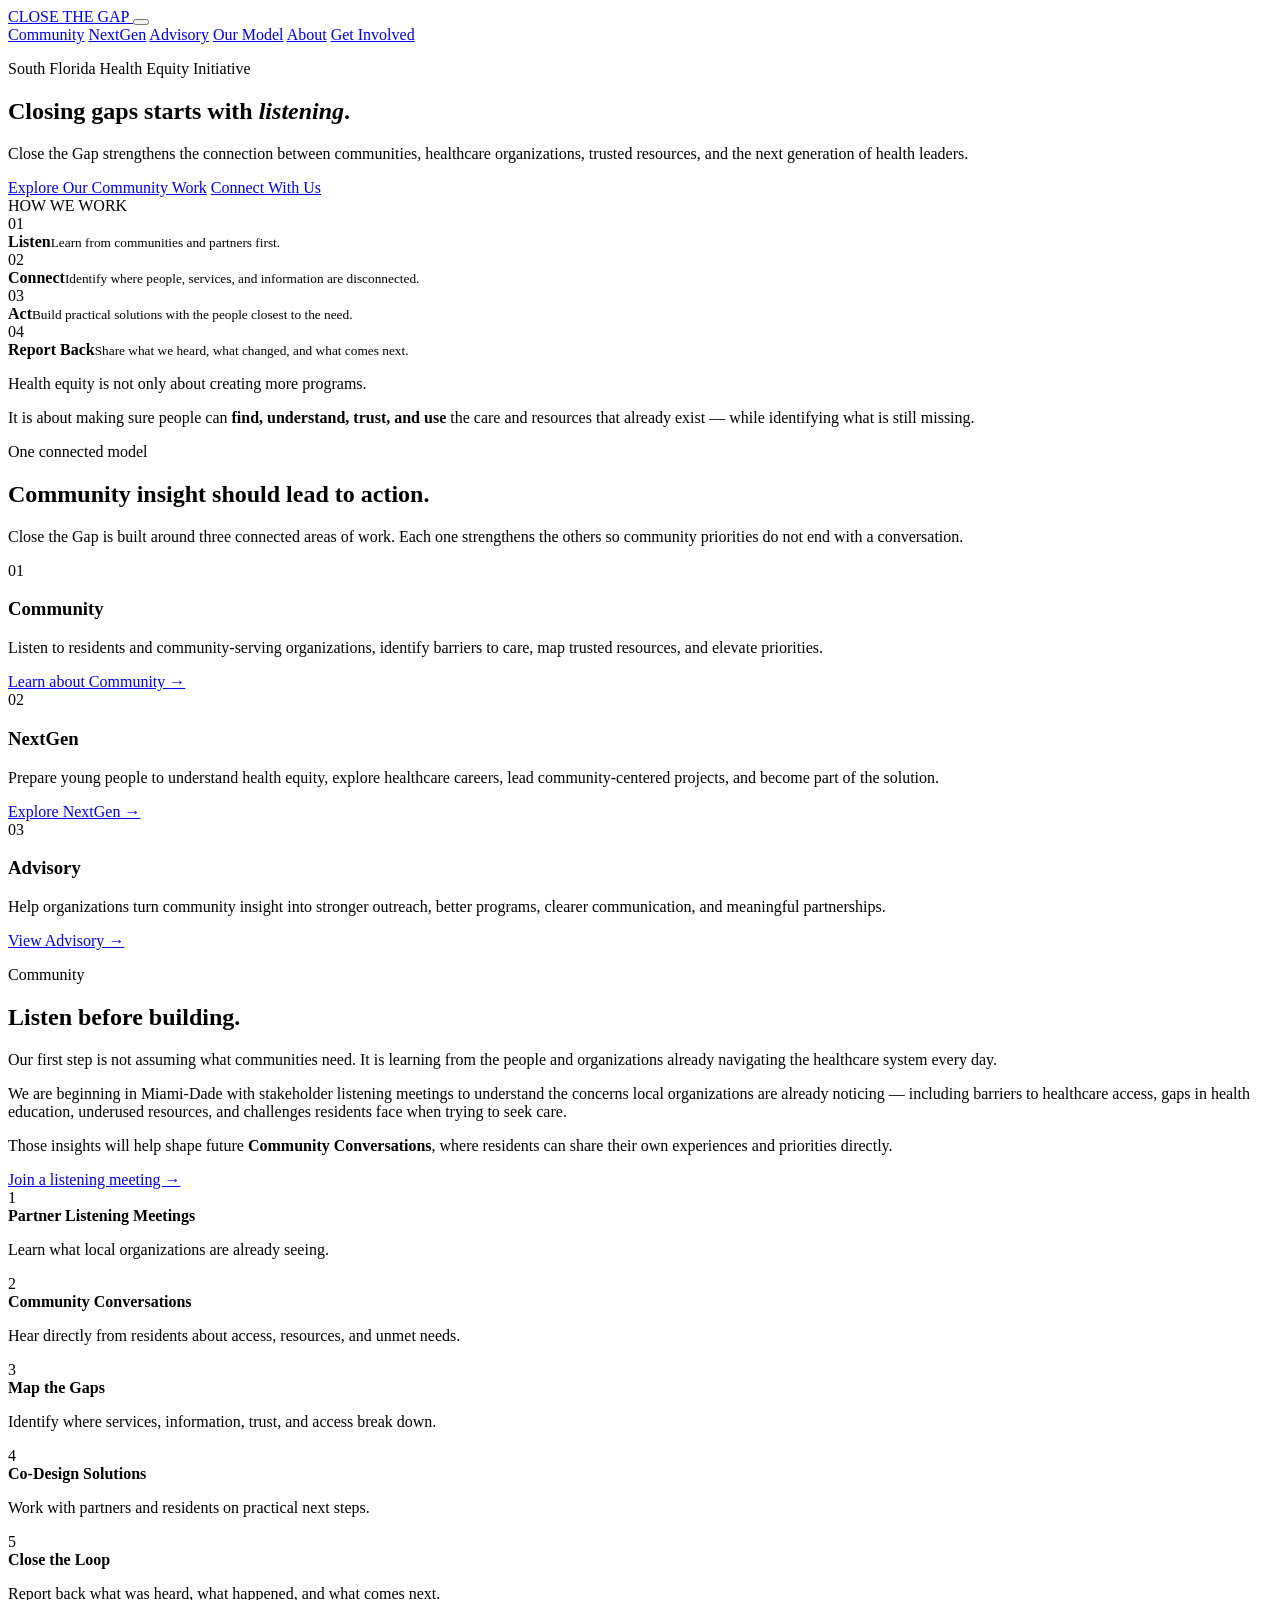
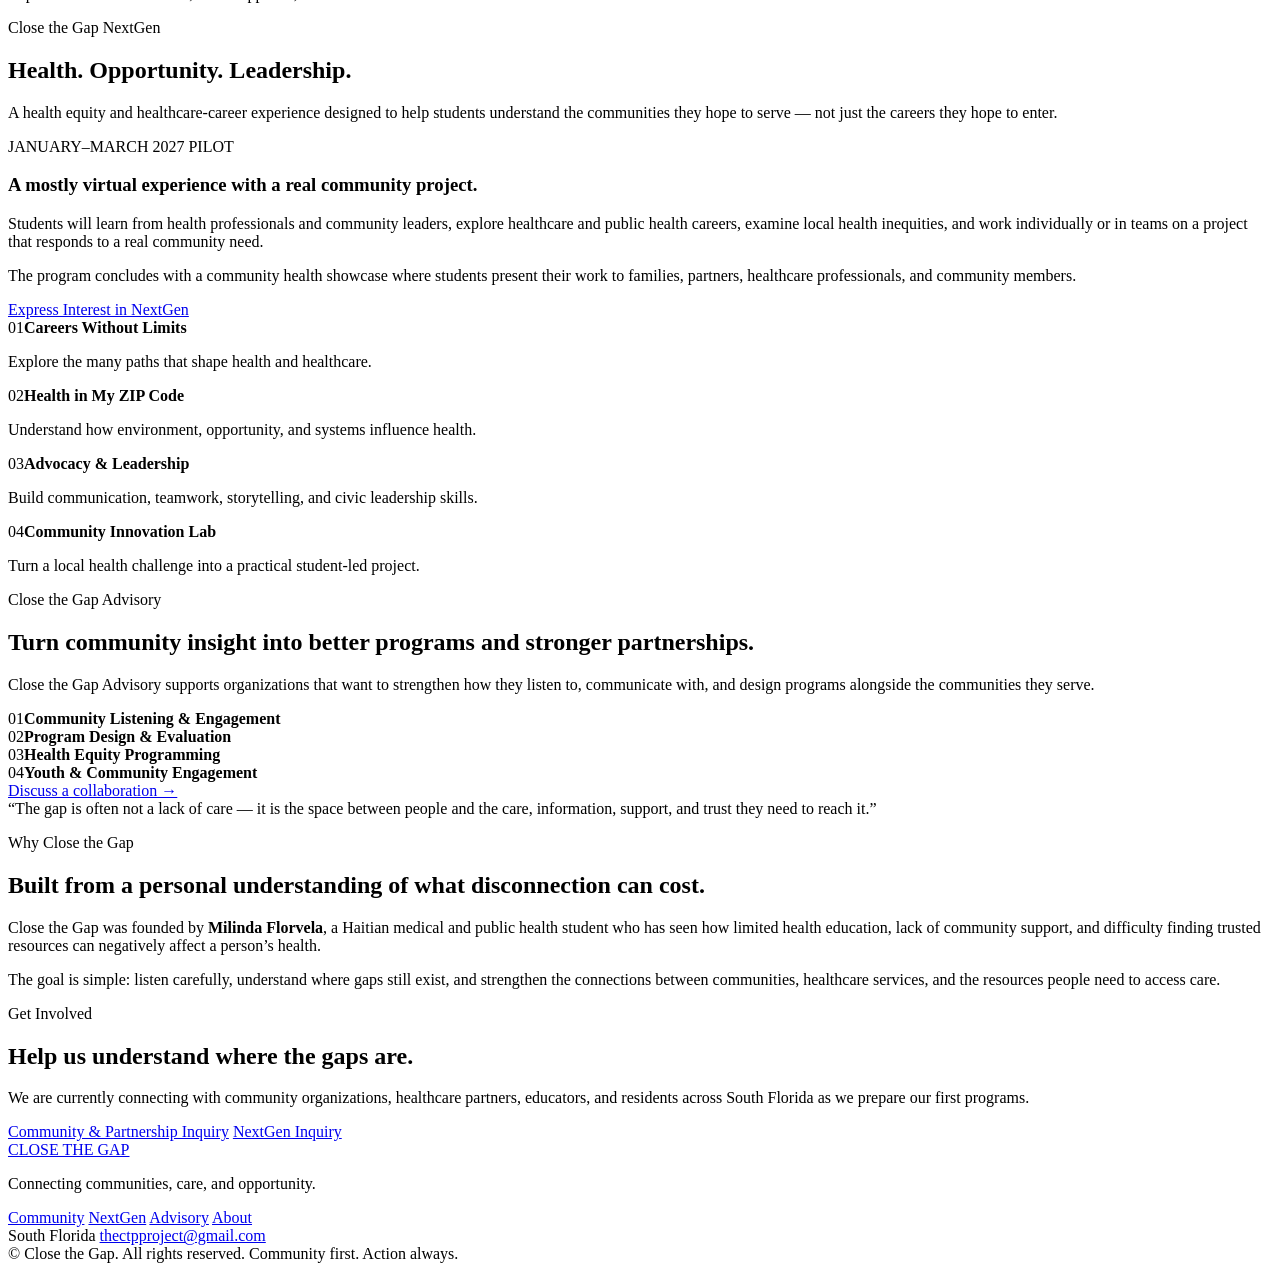
==== index.html @ bbf2ab82 "Build initial Close the Gap homepage" ====
<!DOCTYPE html>
<html lang="en">
<head>
  <meta charset="UTF-8" />
  <meta name="viewport" content="width=device-width, initial-scale=1.0" />
  <meta name="description" content="Close the Gap is a South Florida health equity initiative connecting communities, healthcare organizations, resources, and the next generation of health leaders." />
  <title>Close the Gap | Community. NextGen. Advisory.</title>
  <link rel="preconnect" href="https://fonts.googleapis.com">
  <link rel="preconnect" href="https://fonts.gstatic.com" crossorigin>
  <link href="https://fonts.googleapis.com/css2?family=DM+Sans:wght@400;500;600;700&family=Libre+Franklin:wght@600;700;800&display=swap" rel="stylesheet">
  <link rel="stylesheet" href="styles.css" />
</head>
<body>
  <header class="site-header">
    <div class="container nav-wrap">
      <a class="brand" href="#top" aria-label="Close the Gap home">
        <span class="brand-mark" aria-hidden="true"><span></span></span>
        <span class="brand-text">CLOSE THE GAP</span>
      </a>

      <button class="menu-toggle" aria-expanded="false" aria-controls="main-nav" aria-label="Open menu">
        <span></span><span></span><span></span>
      </button>

      <nav id="main-nav" class="main-nav" aria-label="Main navigation">
        <a href="#community">Community</a>
        <a href="#nextgen">NextGen</a>
        <a href="#advisory">Advisory</a>
        <a href="#model">Our Model</a>
        <a href="#about">About</a>
        <a class="nav-cta" href="#get-involved">Get Involved</a>
      </nav>
    </div>
  </header>

  <main id="top">
    <section class="hero">
      <div class="container hero-grid">
        <div class="hero-copy">
          <p class="eyebrow">South Florida Health Equity Initiative</p>
          <h1>Closing gaps starts with <em>listening</em>.</h1>
          <p class="hero-lead">Close the Gap strengthens the connection between communities, healthcare organizations, trusted resources, and the next generation of health leaders.</p>
          <div class="hero-actions">
            <a class="btn btn-primary" href="#community">Explore Our Community Work</a>
            <a class="btn btn-secondary" href="#get-involved">Connect With Us</a>
          </div>
        </div>

        <div class="hero-card" aria-label="Close the Gap model summary">
          <div class="hero-card-top">
            <span class="mini-label">HOW WE WORK</span>
            <span class="accent-line"></span>
          </div>
          <div class="hero-step"><span>01</span><div><strong>Listen</strong><small>Learn from communities and partners first.</small></div></div>
          <div class="hero-step"><span>02</span><div><strong>Connect</strong><small>Identify where people, services, and information are disconnected.</small></div></div>
          <div class="hero-step"><span>03</span><div><strong>Act</strong><small>Build practical solutions with the people closest to the need.</small></div></div>
          <div class="hero-step"><span>04</span><div><strong>Report Back</strong><small>Share what we heard, what changed, and what comes next.</small></div></div>
        </div>
      </div>
    </section>

    <section class="intro-strip">
      <div class="container intro-grid">
        <p>Health equity is not only about creating more programs.</p>
        <p class="intro-statement">It is about making sure people can <strong>find, understand, trust, and use</strong> the care and resources that already exist — while identifying what is still missing.</p>
      </div>
    </section>

    <section id="model" class="section model-section">
      <div class="container">
        <div class="section-heading split-heading">
          <div>
            <p class="eyebrow">One connected model</p>
            <h2>Community insight should lead to action.</h2>
          </div>
          <p>Close the Gap is built around three connected areas of work. Each one strengthens the others so community priorities do not end with a conversation.</p>
        </div>

        <div class="three-cards">
          <article class="pillar-card burgundy-card">
            <span class="pillar-number">01</span>
            <h3>Community</h3>
            <p>Listen to residents and community-serving organizations, identify barriers to care, map trusted resources, and elevate priorities.</p>
            <a href="#community">Learn about Community <span>→</span></a>
          </article>

          <article class="pillar-card cream-card">
            <span class="pillar-number">02</span>
            <h3>NextGen</h3>
            <p>Prepare young people to understand health equity, explore healthcare careers, lead community-centered projects, and become part of the solution.</p>
            <a href="#nextgen">Explore NextGen <span>→</span></a>
          </article>

          <article class="pillar-card dark-card">
            <span class="pillar-number">03</span>
            <h3>Advisory</h3>
            <p>Help organizations turn community insight into stronger outreach, better programs, clearer communication, and meaningful partnerships.</p>
            <a href="#advisory">View Advisory <span>→</span></a>
          </article>
        </div>
      </div>
    </section>

    <section id="community" class="section community-section">
      <div class="container community-grid">
        <div class="community-copy">
          <p class="eyebrow light">Community</p>
          <h2>Listen before building.</h2>
          <p class="section-lead light-copy">Our first step is not assuming what communities need. It is learning from the people and organizations already navigating the healthcare system every day.</p>
          <p>We are beginning in Miami-Dade with stakeholder listening meetings to understand the concerns local organizations are already noticing — including barriers to healthcare access, gaps in health education, underused resources, and challenges residents face when trying to seek care.</p>
          <p>Those insights will help shape future <strong>Community Conversations</strong>, where residents can share their own experiences and priorities directly.</p>
          <a class="text-link light-link" href="#get-involved">Join a listening meeting →</a>
        </div>

        <div class="community-process">
          <div class="process-item"><span>1</span><div><strong>Partner Listening Meetings</strong><p>Learn what local organizations are already seeing.</p></div></div>
          <div class="process-item"><span>2</span><div><strong>Community Conversations</strong><p>Hear directly from residents about access, resources, and unmet needs.</p></div></div>
          <div class="process-item"><span>3</span><div><strong>Map the Gaps</strong><p>Identify where services, information, trust, and access break down.</p></div></div>
          <div class="process-item"><span>4</span><div><strong>Co-Design Solutions</strong><p>Work with partners and residents on practical next steps.</p></div></div>
          <div class="process-item"><span>5</span><div><strong>Close the Loop</strong><p>Report back what was heard, what happened, and what comes next.</p></div></div>
        </div>
      </div>
    </section>

    <section id="nextgen" class="section nextgen-section">
      <div class="container">
        <div class="section-heading centered-heading">
          <p class="eyebrow">Close the Gap NextGen</p>
          <h2>Health. Opportunity. Leadership.</h2>
          <p>A health equity and healthcare-career experience designed to help students understand the communities they hope to serve — not just the careers they hope to enter.</p>
        </div>

        <div class="nextgen-layout">
          <div class="nextgen-feature">
            <span class="program-tag">JANUARY–MARCH 2027 PILOT</span>
            <h3>A mostly virtual experience with a real community project.</h3>
            <p>Students will learn from health professionals and community leaders, explore healthcare and public health careers, examine local health inequities, and work individually or in teams on a project that responds to a real community need.</p>
            <p>The program concludes with a community health showcase where students present their work to families, partners, healthcare professionals, and community members.</p>
            <a class="btn btn-primary" href="mailto:thectpproject@gmail.com?subject=NextGen%20Interest">Express Interest in NextGen</a>
          </div>

          <div class="nextgen-modules">
            <div><span>01</span><strong>Careers Without Limits</strong><p>Explore the many paths that shape health and healthcare.</p></div>
            <div><span>02</span><strong>Health in My ZIP Code</strong><p>Understand how environment, opportunity, and systems influence health.</p></div>
            <div><span>03</span><strong>Advocacy & Leadership</strong><p>Build communication, teamwork, storytelling, and civic leadership skills.</p></div>
            <div><span>04</span><strong>Community Innovation Lab</strong><p>Turn a local health challenge into a practical student-led project.</p></div>
          </div>
        </div>
      </div>
    </section>

    <section id="advisory" class="section advisory-section">
      <div class="container advisory-grid">
        <div>
          <p class="eyebrow">Close the Gap Advisory</p>
          <h2>Turn community insight into better programs and stronger partnerships.</h2>
        </div>
        <div class="advisory-copy">
          <p>Close the Gap Advisory supports organizations that want to strengthen how they listen to, communicate with, and design programs alongside the communities they serve.</p>
          <div class="service-list">
            <div><span>01</span><strong>Community Listening & Engagement</strong></div>
            <div><span>02</span><strong>Program Design & Evaluation</strong></div>
            <div><span>03</span><strong>Health Equity Programming</strong></div>
            <div><span>04</span><strong>Youth & Community Engagement</strong></div>
          </div>
          <a class="text-link" href="#get-involved">Discuss a collaboration →</a>
        </div>
      </div>
    </section>

    <section id="about" class="section founder-section">
      <div class="container founder-grid">
        <div class="founder-visual" aria-hidden="true">
          <div class="founder-quote">“The gap is often not a lack of care — it is the space between people and the care, information, support, and trust they need to reach it.”</div>
        </div>

        <div class="founder-copy">
          <p class="eyebrow">Why Close the Gap</p>
          <h2>Built from a personal understanding of what disconnection can cost.</h2>
          <p>Close the Gap was founded by <strong>Milinda Florvela</strong>, a Haitian medical and public health student who has seen how limited health education, lack of community support, and difficulty finding trusted resources can negatively affect a person’s health.</p>
          <p>The goal is simple: listen carefully, understand where gaps still exist, and strengthen the connections between communities, healthcare services, and the resources people need to access care.</p>
        </div>
      </div>
    </section>

    <section id="get-involved" class="section contact-section">
      <div class="container contact-card">
        <div>
          <p class="eyebrow light">Get Involved</p>
          <h2>Help us understand where the gaps are.</h2>
          <p>We are currently connecting with community organizations, healthcare partners, educators, and residents across South Florida as we prepare our first programs.</p>
        </div>
        <div class="contact-actions">
          <a class="btn btn-light" href="mailto:thectpproject@gmail.com?subject=Close%20the%20Gap%20Community%20Partnership">Community & Partnership Inquiry</a>
          <a class="btn btn-outline-light" href="mailto:thectpproject@gmail.com?subject=Close%20the%20Gap%20NextGen">NextGen Inquiry</a>
        </div>
      </div>
    </section>
  </main>

  <footer class="site-footer">
    <div class="container footer-grid">
      <div>
        <a class="brand footer-brand" href="#top">
          <span class="brand-mark" aria-hidden="true"><span></span></span>
          <span class="brand-text">CLOSE THE GAP</span>
        </a>
        <p>Connecting communities, care, and opportunity.</p>
      </div>
      <div class="footer-links">
        <a href="#community">Community</a>
        <a href="#nextgen">NextGen</a>
        <a href="#advisory">Advisory</a>
        <a href="#about">About</a>
      </div>
      <div class="footer-contact">
        <span>South Florida</span>
        <a href="mailto:thectpproject@gmail.com">thectpproject@gmail.com</a>
      </div>
    </div>
    <div class="container footer-bottom">
      <span>© <span id="year"></span> Close the Gap. All rights reserved.</span>
      <span>Community first. Action always.</span>
    </div>
  </footer>

  <script src="script.js"></script>
</body>
</html>
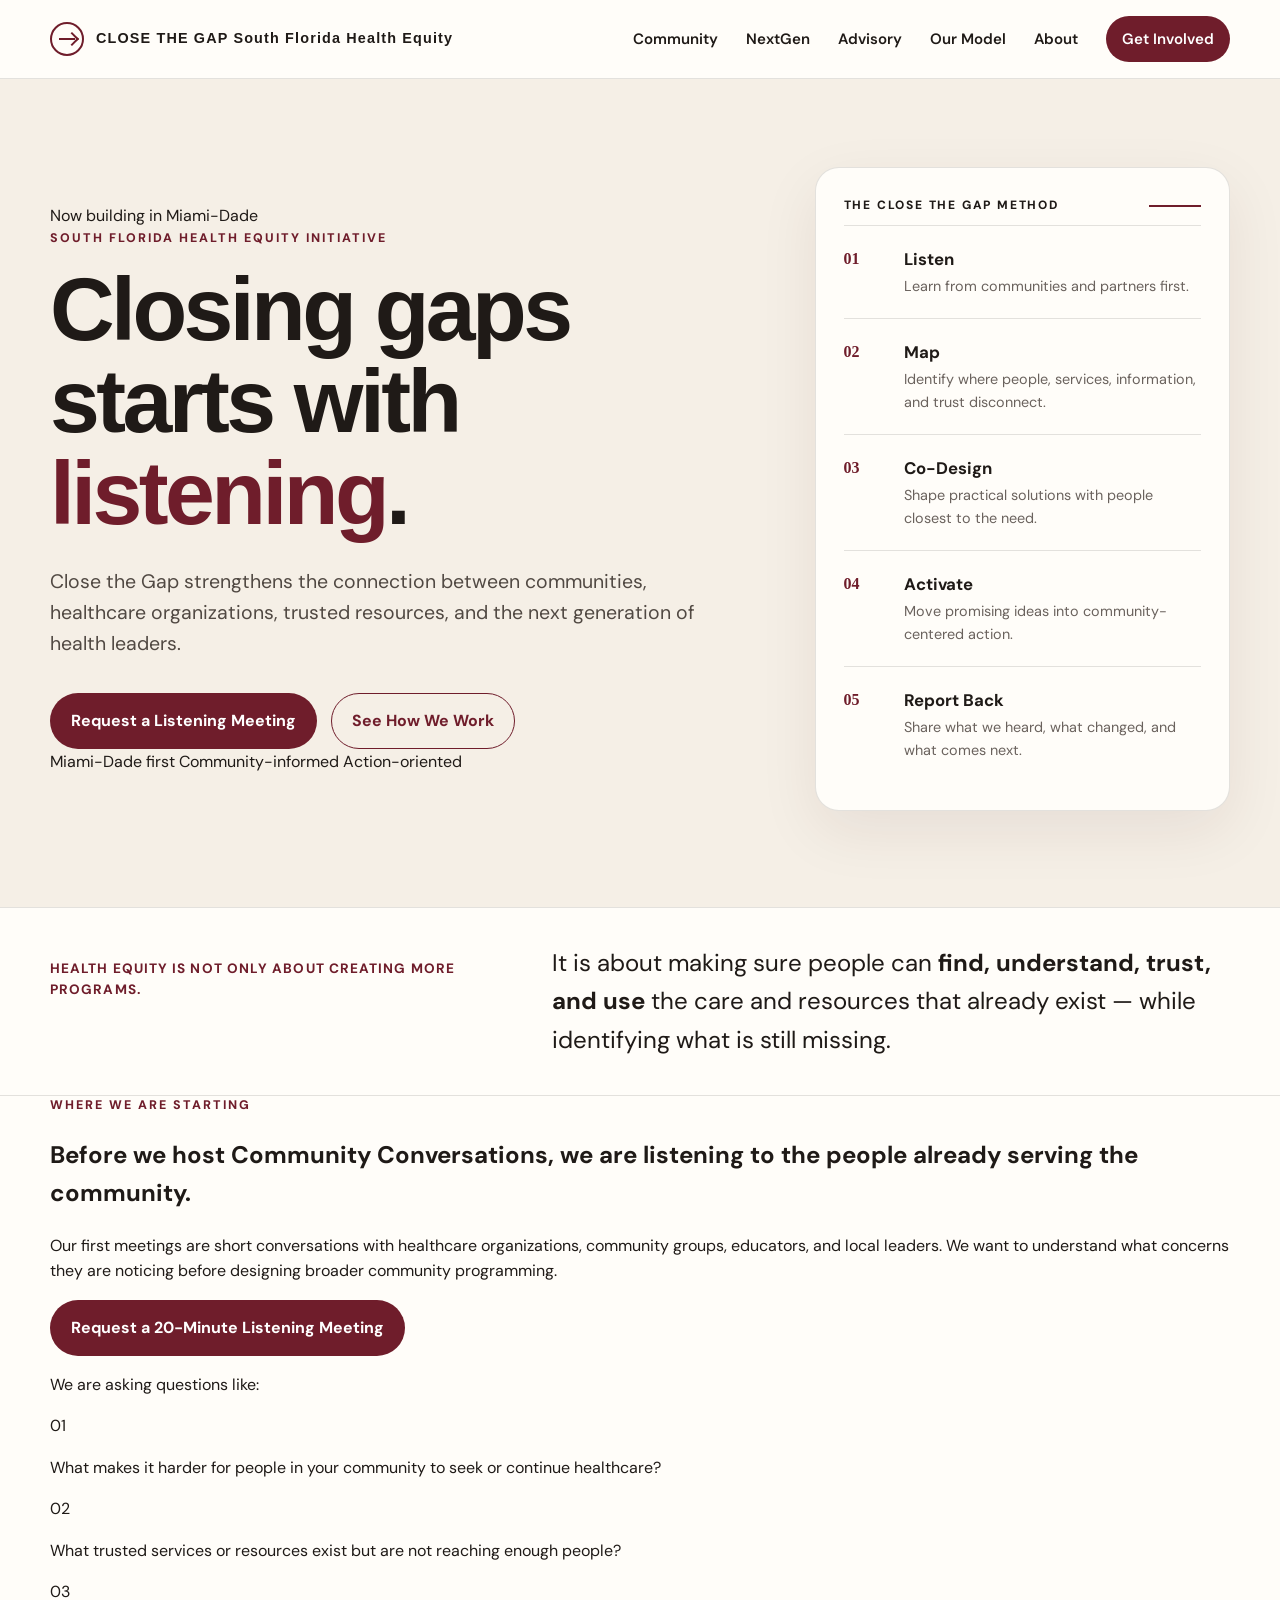
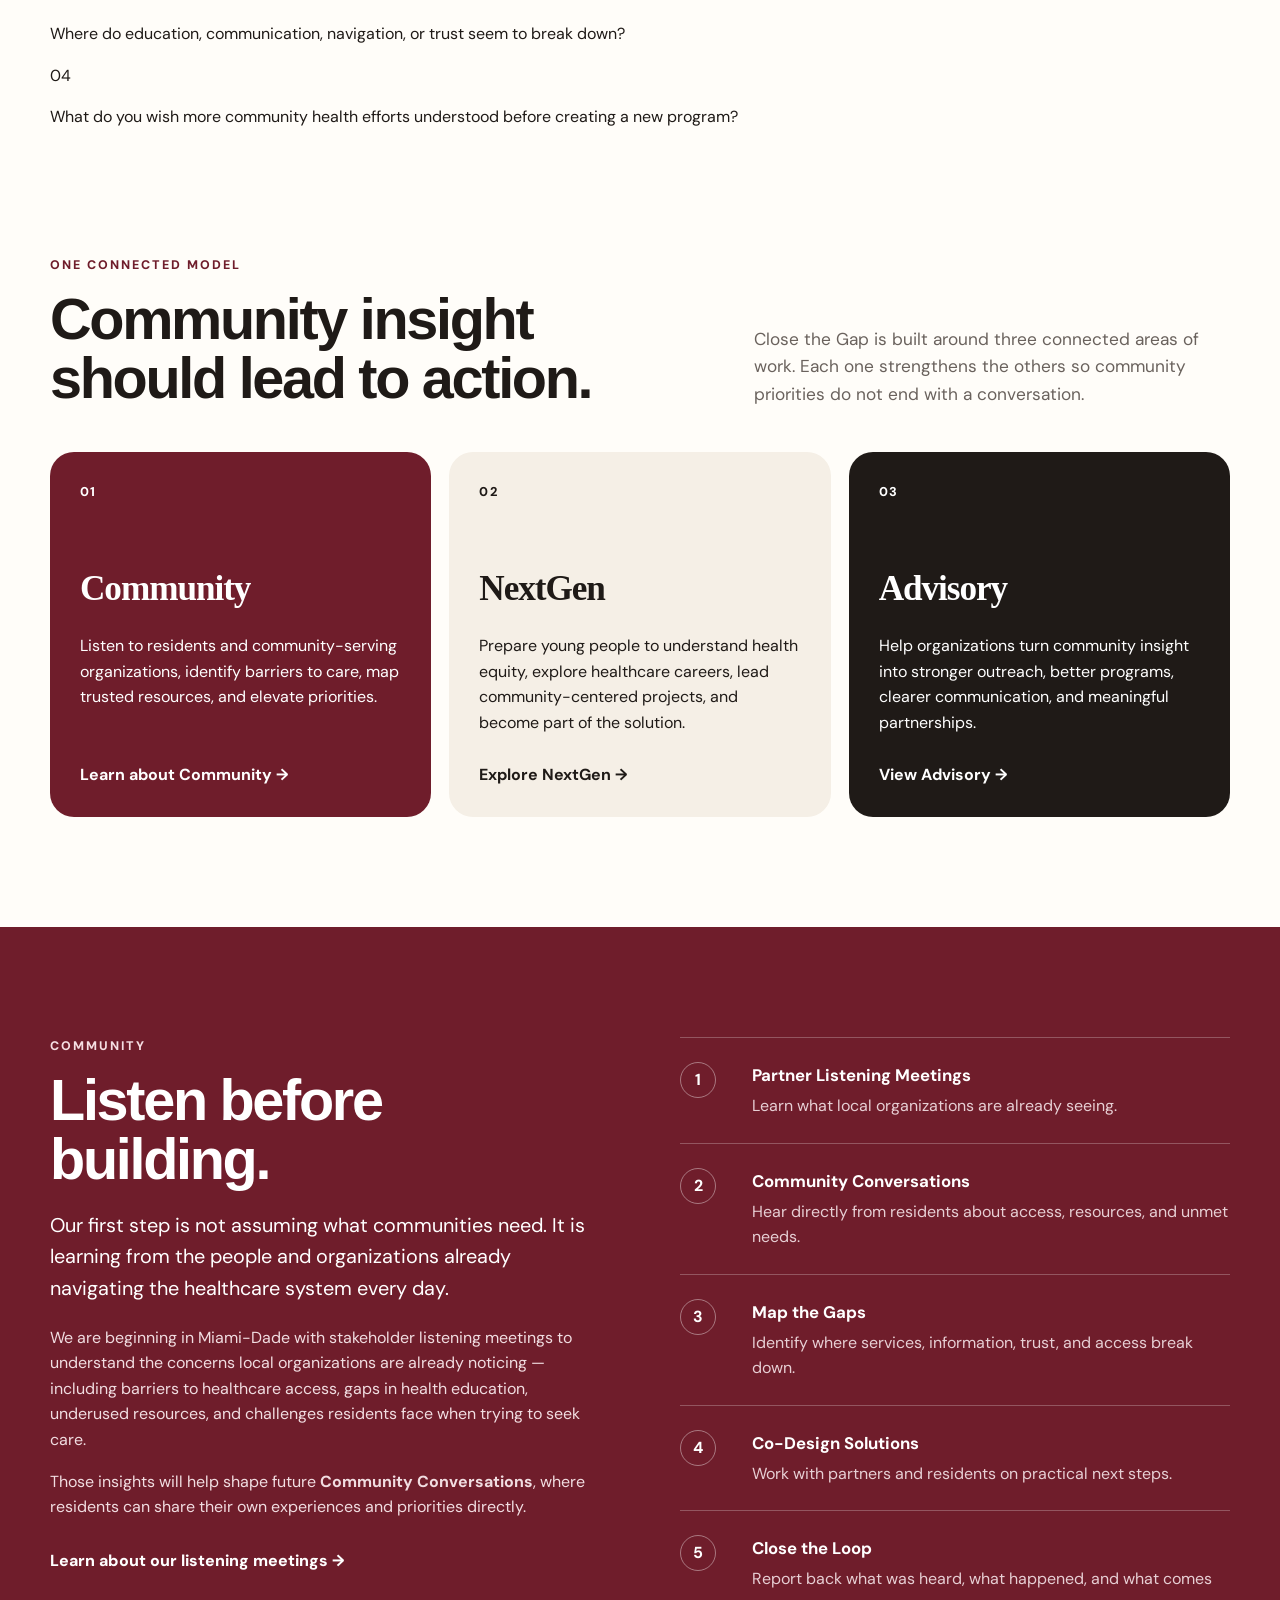
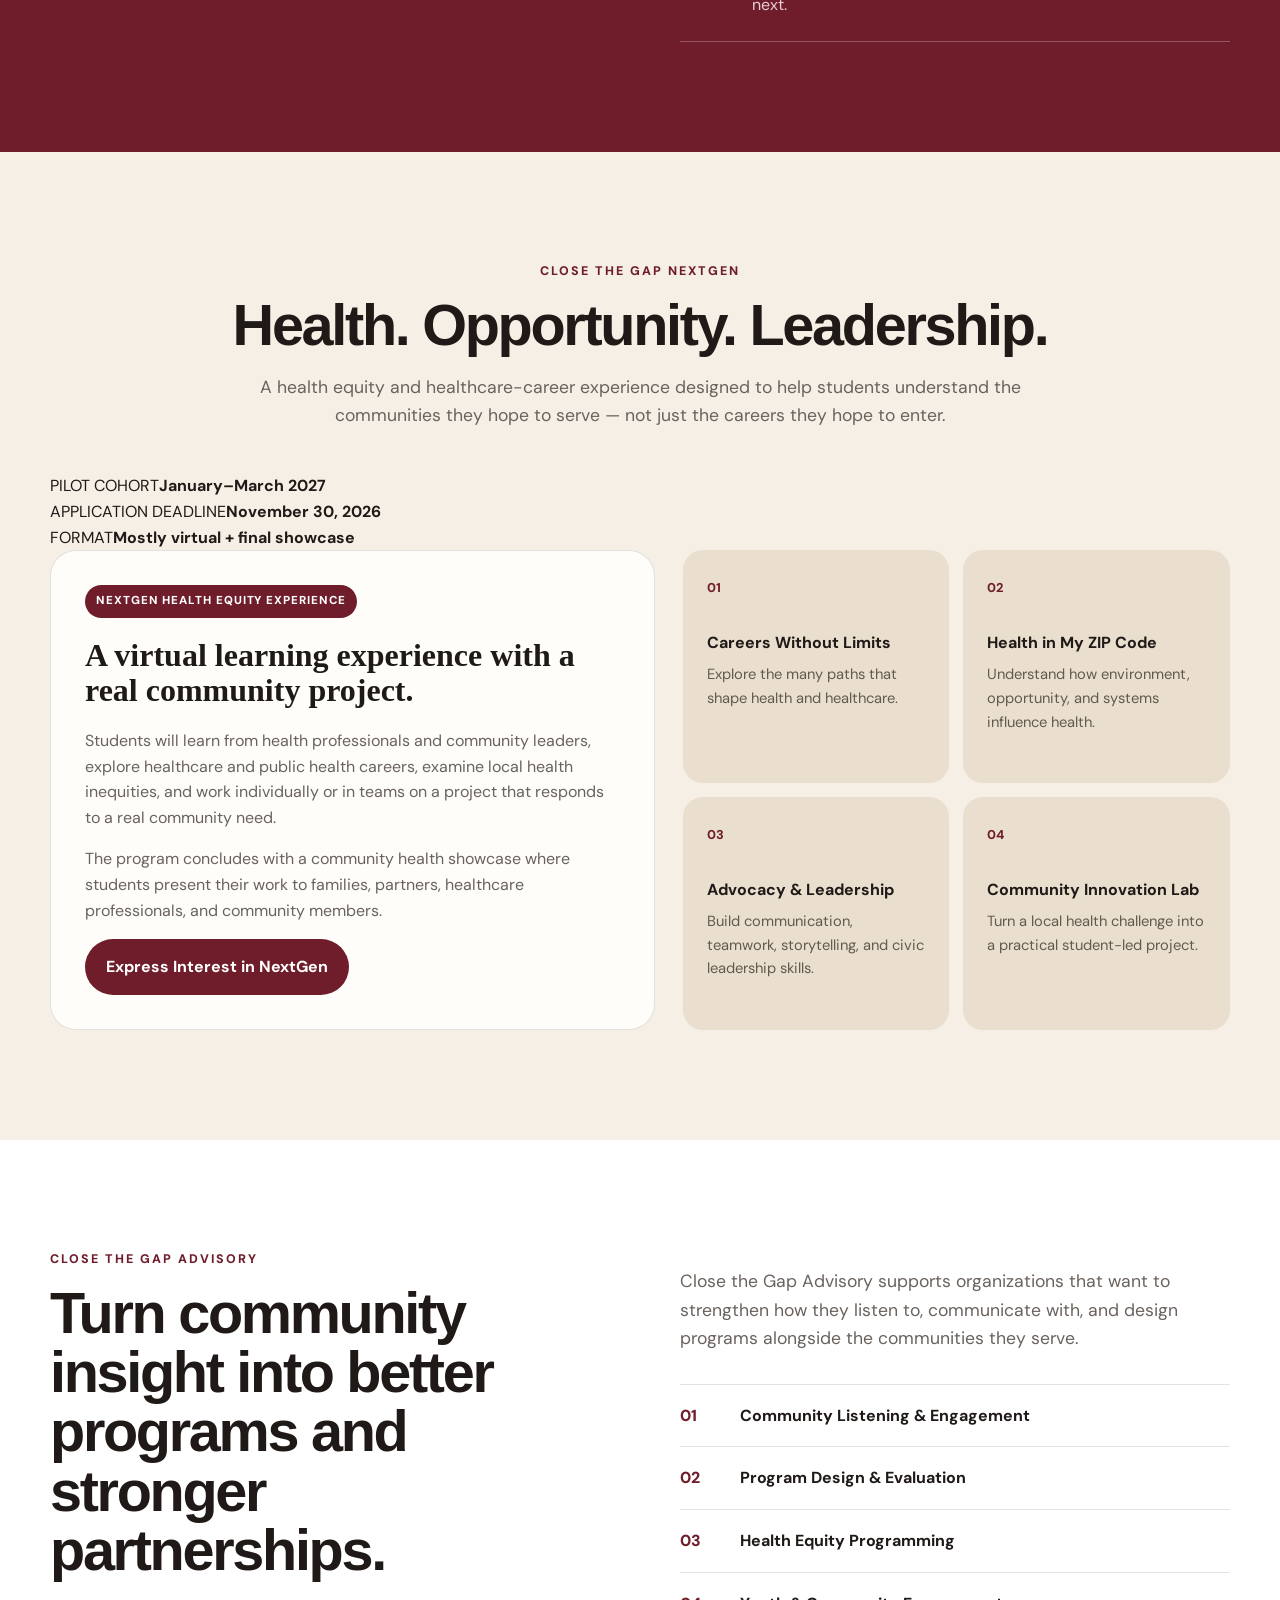
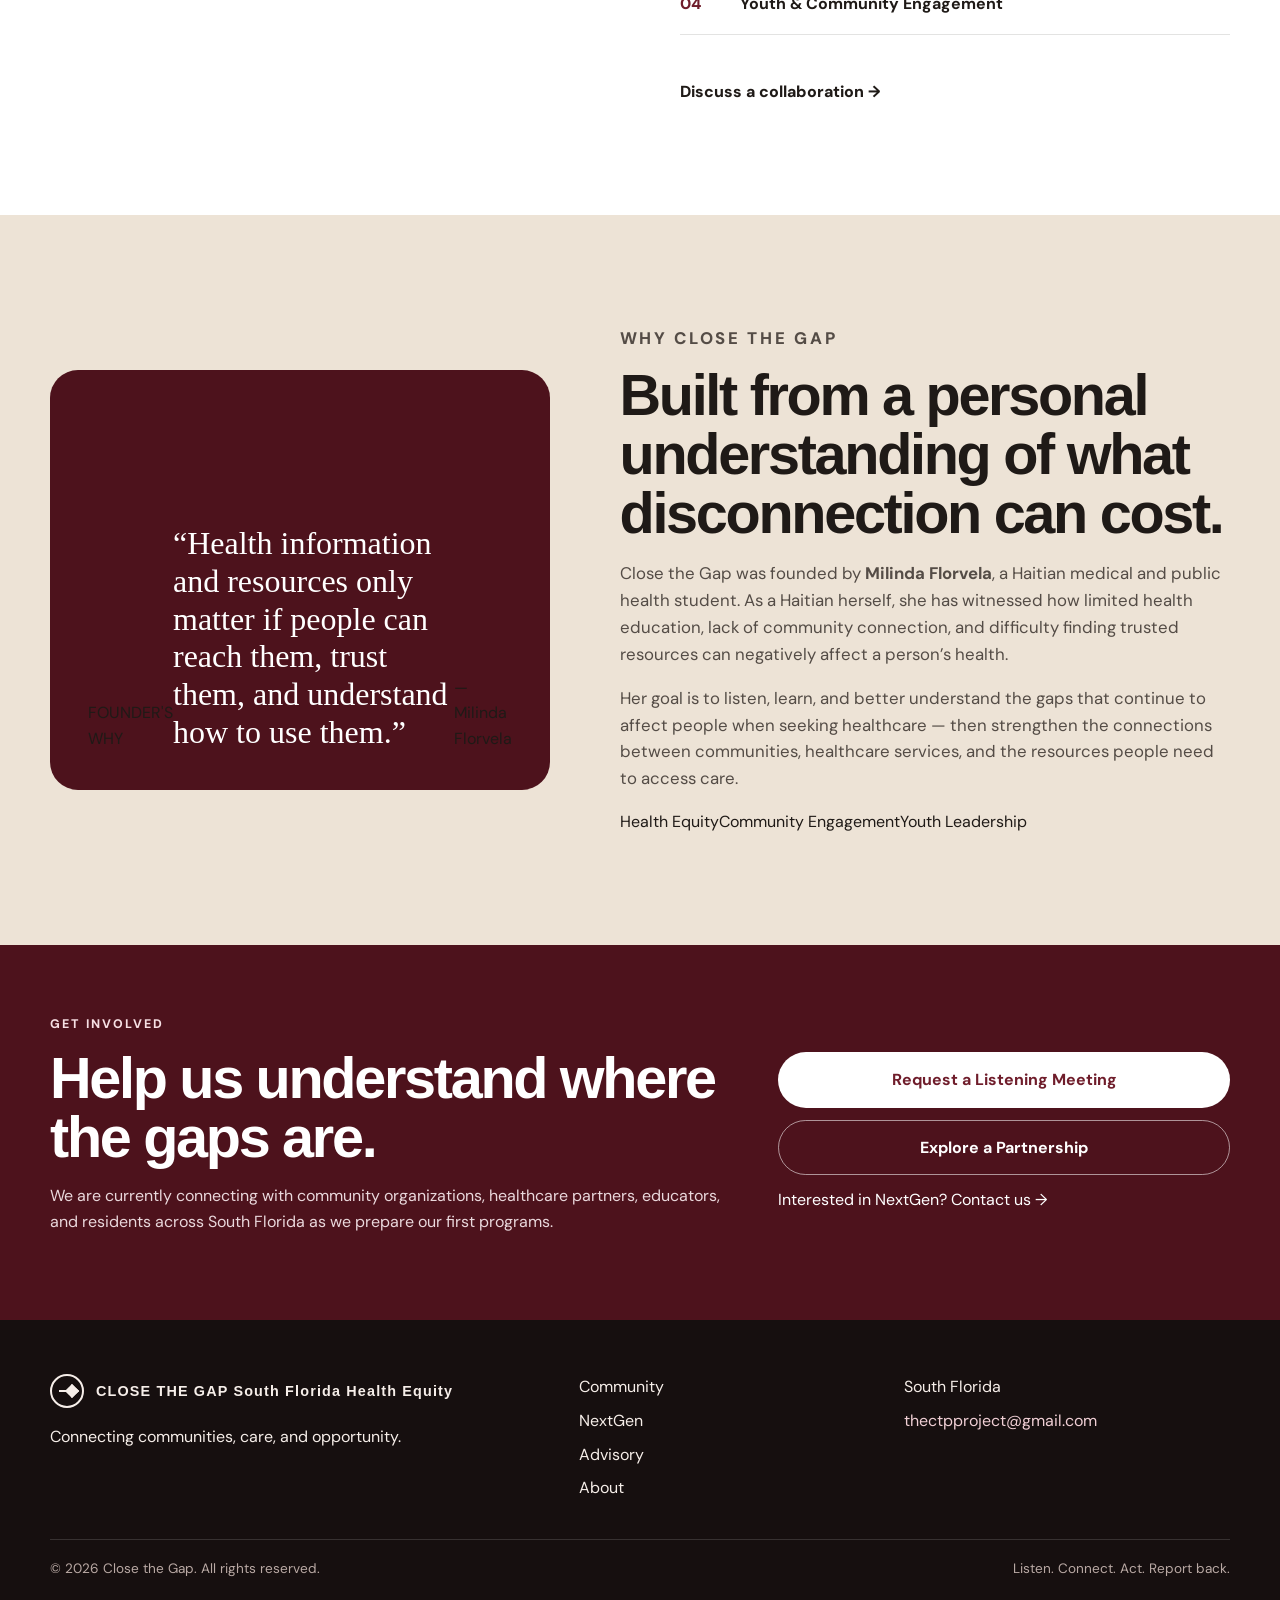
==== commit 106bf8d8: "Refine homepage branding and stakeholder listening flow" ====
--- a/index.html
+++ b/index.html
@@ -15,7 +15,10 @@
     <div class="container nav-wrap">
       <a class="brand" href="#top" aria-label="Close the Gap home">
         <span class="brand-mark" aria-hidden="true"><span></span></span>
-        <span class="brand-text">CLOSE THE GAP</span>
+        <span class="brand-lockup">
+          <span class="brand-text">CLOSE THE GAP</span>
+          <span class="brand-subtext">South Florida Health Equity</span>
+        </span>
       </a>
 
       <button class="menu-toggle" aria-expanded="false" aria-controls="main-nav" aria-label="Open menu">
@@ -35,40 +38,67 @@
 
   <main id="top">
     <section class="hero">
+      <div class="hero-orbit hero-orbit-one" aria-hidden="true"></div>
+      <div class="hero-orbit hero-orbit-two" aria-hidden="true"></div>
       <div class="container hero-grid">
-        <div class="hero-copy">
+        <div class="hero-copy reveal">
+          <div class="status-pill"><span></span> Now building in Miami-Dade</div>
           <p class="eyebrow">South Florida Health Equity Initiative</p>
           <h1>Closing gaps starts with <em>listening</em>.</h1>
           <p class="hero-lead">Close the Gap strengthens the connection between communities, healthcare organizations, trusted resources, and the next generation of health leaders.</p>
           <div class="hero-actions">
-            <a class="btn btn-primary" href="#community">Explore Our Community Work</a>
-            <a class="btn btn-secondary" href="#get-involved">Connect With Us</a>
-          </div>
-        </div>
-
-        <div class="hero-card" aria-label="Close the Gap model summary">
+            <a class="btn btn-primary" href="#listening">Request a Listening Meeting</a>
+            <a class="btn btn-secondary" href="#model">See How We Work</a>
+          </div>
+          <div class="hero-notes" aria-label="Current focus areas">
+            <span>Miami-Dade first</span>
+            <span>Community-informed</span>
+            <span>Action-oriented</span>
+          </div>
+        </div>
+
+        <div class="hero-card reveal" aria-label="Close the Gap model summary">
           <div class="hero-card-top">
-            <span class="mini-label">HOW WE WORK</span>
+            <span class="mini-label">THE CLOSE THE GAP METHOD</span>
             <span class="accent-line"></span>
           </div>
           <div class="hero-step"><span>01</span><div><strong>Listen</strong><small>Learn from communities and partners first.</small></div></div>
-          <div class="hero-step"><span>02</span><div><strong>Connect</strong><small>Identify where people, services, and information are disconnected.</small></div></div>
-          <div class="hero-step"><span>03</span><div><strong>Act</strong><small>Build practical solutions with the people closest to the need.</small></div></div>
-          <div class="hero-step"><span>04</span><div><strong>Report Back</strong><small>Share what we heard, what changed, and what comes next.</small></div></div>
+          <div class="hero-step"><span>02</span><div><strong>Map</strong><small>Identify where people, services, information, and trust disconnect.</small></div></div>
+          <div class="hero-step"><span>03</span><div><strong>Co-Design</strong><small>Shape practical solutions with people closest to the need.</small></div></div>
+          <div class="hero-step"><span>04</span><div><strong>Activate</strong><small>Move promising ideas into community-centered action.</small></div></div>
+          <div class="hero-step"><span>05</span><div><strong>Report Back</strong><small>Share what we heard, what changed, and what comes next.</small></div></div>
         </div>
       </div>
     </section>
 
     <section class="intro-strip">
-      <div class="container intro-grid">
+      <div class="container intro-grid reveal">
         <p>Health equity is not only about creating more programs.</p>
         <p class="intro-statement">It is about making sure people can <strong>find, understand, trust, and use</strong> the care and resources that already exist — while identifying what is still missing.</p>
       </div>
     </section>
 
+    <section id="listening" class="listening-section">
+      <div class="container listening-grid">
+        <div class="listening-intro reveal">
+          <p class="eyebrow">Where we are starting</p>
+          <h2>Before we host Community Conversations, we are listening to the people already serving the community.</h2>
+          <p>Our first meetings are short conversations with healthcare organizations, community groups, educators, and local leaders. We want to understand what concerns they are noticing before designing broader community programming.</p>
+          <a class="btn btn-primary" href="mailto:thectpproject@gmail.com?subject=Stakeholder%20Listening%20Meeting%20-%20Close%20the%20Gap">Request a 20-Minute Listening Meeting</a>
+        </div>
+        <div class="listening-questions reveal">
+          <p class="question-label">We are asking questions like:</p>
+          <div class="question-card"><span>01</span><p>What makes it harder for people in your community to seek or continue healthcare?</p></div>
+          <div class="question-card"><span>02</span><p>What trusted services or resources exist but are not reaching enough people?</p></div>
+          <div class="question-card"><span>03</span><p>Where do education, communication, navigation, or trust seem to break down?</p></div>
+          <div class="question-card"><span>04</span><p>What do you wish more community health efforts understood before creating a new program?</p></div>
+        </div>
+      </div>
+    </section>
+
     <section id="model" class="section model-section">
       <div class="container">
-        <div class="section-heading split-heading">
+        <div class="section-heading split-heading reveal">
           <div>
             <p class="eyebrow">One connected model</p>
             <h2>Community insight should lead to action.</h2>
@@ -77,21 +107,21 @@
         </div>
 
         <div class="three-cards">
-          <article class="pillar-card burgundy-card">
+          <article class="pillar-card burgundy-card reveal">
             <span class="pillar-number">01</span>
             <h3>Community</h3>
             <p>Listen to residents and community-serving organizations, identify barriers to care, map trusted resources, and elevate priorities.</p>
             <a href="#community">Learn about Community <span>→</span></a>
           </article>
 
-          <article class="pillar-card cream-card">
+          <article class="pillar-card cream-card reveal">
             <span class="pillar-number">02</span>
             <h3>NextGen</h3>
             <p>Prepare young people to understand health equity, explore healthcare careers, lead community-centered projects, and become part of the solution.</p>
             <a href="#nextgen">Explore NextGen <span>→</span></a>
           </article>
 
-          <article class="pillar-card dark-card">
+          <article class="pillar-card dark-card reveal">
             <span class="pillar-number">03</span>
             <h3>Advisory</h3>
             <p>Help organizations turn community insight into stronger outreach, better programs, clearer communication, and meaningful partnerships.</p>
@@ -103,16 +133,16 @@
 
     <section id="community" class="section community-section">
       <div class="container community-grid">
-        <div class="community-copy">
+        <div class="community-copy reveal">
           <p class="eyebrow light">Community</p>
           <h2>Listen before building.</h2>
           <p class="section-lead light-copy">Our first step is not assuming what communities need. It is learning from the people and organizations already navigating the healthcare system every day.</p>
           <p>We are beginning in Miami-Dade with stakeholder listening meetings to understand the concerns local organizations are already noticing — including barriers to healthcare access, gaps in health education, underused resources, and challenges residents face when trying to seek care.</p>
           <p>Those insights will help shape future <strong>Community Conversations</strong>, where residents can share their own experiences and priorities directly.</p>
-          <a class="text-link light-link" href="#get-involved">Join a listening meeting →</a>
-        </div>
-
-        <div class="community-process">
+          <a class="text-link light-link" href="#listening">Learn about our listening meetings →</a>
+        </div>
+
+        <div class="community-process reveal">
           <div class="process-item"><span>1</span><div><strong>Partner Listening Meetings</strong><p>Learn what local organizations are already seeing.</p></div></div>
           <div class="process-item"><span>2</span><div><strong>Community Conversations</strong><p>Hear directly from residents about access, resources, and unmet needs.</p></div></div>
           <div class="process-item"><span>3</span><div><strong>Map the Gaps</strong><p>Identify where services, information, trust, and access break down.</p></div></div>
@@ -124,26 +154,32 @@
 
     <section id="nextgen" class="section nextgen-section">
       <div class="container">
-        <div class="section-heading centered-heading">
+        <div class="section-heading centered-heading reveal">
           <p class="eyebrow">Close the Gap NextGen</p>
           <h2>Health. Opportunity. Leadership.</h2>
           <p>A health equity and healthcare-career experience designed to help students understand the communities they hope to serve — not just the careers they hope to enter.</p>
         </div>
 
+        <div class="nextgen-launchbar reveal">
+          <div><span class="launch-label">PILOT COHORT</span><strong>January–March 2027</strong></div>
+          <div><span class="launch-label">APPLICATION DEADLINE</span><strong>November 30, 2026</strong></div>
+          <div><span class="launch-label">FORMAT</span><strong>Mostly virtual + final showcase</strong></div>
+        </div>
+
         <div class="nextgen-layout">
-          <div class="nextgen-feature">
-            <span class="program-tag">JANUARY–MARCH 2027 PILOT</span>
-            <h3>A mostly virtual experience with a real community project.</h3>
+          <div class="nextgen-feature reveal">
+            <span class="program-tag">NEXTGEN HEALTH EQUITY EXPERIENCE</span>
+            <h3>A virtual learning experience with a real community project.</h3>
             <p>Students will learn from health professionals and community leaders, explore healthcare and public health careers, examine local health inequities, and work individually or in teams on a project that responds to a real community need.</p>
             <p>The program concludes with a community health showcase where students present their work to families, partners, healthcare professionals, and community members.</p>
-            <a class="btn btn-primary" href="mailto:thectpproject@gmail.com?subject=NextGen%20Interest">Express Interest in NextGen</a>
+            <a class="btn btn-primary" href="mailto:thectpproject@gmail.com?subject=NextGen%202027%20Interest">Express Interest in NextGen</a>
           </div>
 
           <div class="nextgen-modules">
-            <div><span>01</span><strong>Careers Without Limits</strong><p>Explore the many paths that shape health and healthcare.</p></div>
-            <div><span>02</span><strong>Health in My ZIP Code</strong><p>Understand how environment, opportunity, and systems influence health.</p></div>
-            <div><span>03</span><strong>Advocacy & Leadership</strong><p>Build communication, teamwork, storytelling, and civic leadership skills.</p></div>
-            <div><span>04</span><strong>Community Innovation Lab</strong><p>Turn a local health challenge into a practical student-led project.</p></div>
+            <div class="reveal"><span>01</span><strong>Careers Without Limits</strong><p>Explore the many paths that shape health and healthcare.</p></div>
+            <div class="reveal"><span>02</span><strong>Health in My ZIP Code</strong><p>Understand how environment, opportunity, and systems influence health.</p></div>
+            <div class="reveal"><span>03</span><strong>Advocacy & Leadership</strong><p>Build communication, teamwork, storytelling, and civic leadership skills.</p></div>
+            <div class="reveal"><span>04</span><strong>Community Innovation Lab</strong><p>Turn a local health challenge into a practical student-led project.</p></div>
           </div>
         </div>
       </div>
@@ -151,11 +187,11 @@
 
     <section id="advisory" class="section advisory-section">
       <div class="container advisory-grid">
-        <div>
+        <div class="reveal">
           <p class="eyebrow">Close the Gap Advisory</p>
           <h2>Turn community insight into better programs and stronger partnerships.</h2>
         </div>
-        <div class="advisory-copy">
+        <div class="advisory-copy reveal">
           <p>Close the Gap Advisory supports organizations that want to strengthen how they listen to, communicate with, and design programs alongside the communities they serve.</p>
           <div class="service-list">
             <div><span>01</span><strong>Community Listening & Engagement</strong></div>
@@ -170,29 +206,33 @@
 
     <section id="about" class="section founder-section">
       <div class="container founder-grid">
-        <div class="founder-visual" aria-hidden="true">
-          <div class="founder-quote">“The gap is often not a lack of care — it is the space between people and the care, information, support, and trust they need to reach it.”</div>
-        </div>
-
-        <div class="founder-copy">
+        <div class="founder-visual reveal" aria-hidden="true">
+          <div class="founder-kicker">FOUNDER'S WHY</div>
+          <div class="founder-quote">“Health information and resources only matter if people can reach them, trust them, and understand how to use them.”</div>
+          <div class="founder-signoff">— Milinda Florvela</div>
+        </div>
+
+        <div class="founder-copy reveal">
           <p class="eyebrow">Why Close the Gap</p>
           <h2>Built from a personal understanding of what disconnection can cost.</h2>
-          <p>Close the Gap was founded by <strong>Milinda Florvela</strong>, a Haitian medical and public health student who has seen how limited health education, lack of community support, and difficulty finding trusted resources can negatively affect a person’s health.</p>
-          <p>The goal is simple: listen carefully, understand where gaps still exist, and strengthen the connections between communities, healthcare services, and the resources people need to access care.</p>
+          <p>Close the Gap was founded by <strong>Milinda Florvela</strong>, a Haitian medical and public health student. As a Haitian herself, she has witnessed how limited health education, lack of community connection, and difficulty finding trusted resources can negatively affect a person’s health.</p>
+          <p>Her goal is to listen, learn, and better understand the gaps that continue to affect people when seeking healthcare — then strengthen the connections between communities, healthcare services, and the resources people need to access care.</p>
+          <div class="founder-tags"><span>Health Equity</span><span>Community Engagement</span><span>Youth Leadership</span></div>
         </div>
       </div>
     </section>
 
     <section id="get-involved" class="section contact-section">
-      <div class="container contact-card">
+      <div class="container contact-card reveal">
         <div>
           <p class="eyebrow light">Get Involved</p>
           <h2>Help us understand where the gaps are.</h2>
           <p>We are currently connecting with community organizations, healthcare partners, educators, and residents across South Florida as we prepare our first programs.</p>
         </div>
         <div class="contact-actions">
-          <a class="btn btn-light" href="mailto:thectpproject@gmail.com?subject=Close%20the%20Gap%20Community%20Partnership">Community & Partnership Inquiry</a>
-          <a class="btn btn-outline-light" href="mailto:thectpproject@gmail.com?subject=Close%20the%20Gap%20NextGen">NextGen Inquiry</a>
+          <a class="btn btn-light" href="mailto:thectpproject@gmail.com?subject=Stakeholder%20Listening%20Meeting%20-%20Close%20the%20Gap">Request a Listening Meeting</a>
+          <a class="btn btn-outline-light" href="mailto:thectpproject@gmail.com?subject=Close%20the%20Gap%20Partnership">Explore a Partnership</a>
+          <a class="contact-mini" href="mailto:thectpproject@gmail.com?subject=Close%20the%20Gap%20NextGen">Interested in NextGen? Contact us →</a>
         </div>
       </div>
     </section>
@@ -203,7 +243,10 @@
       <div>
         <a class="brand footer-brand" href="#top">
           <span class="brand-mark" aria-hidden="true"><span></span></span>
-          <span class="brand-text">CLOSE THE GAP</span>
+          <span class="brand-lockup">
+            <span class="brand-text">CLOSE THE GAP</span>
+            <span class="brand-subtext">South Florida Health Equity</span>
+          </span>
         </a>
         <p>Connecting communities, care, and opportunity.</p>
       </div>
@@ -220,7 +263,7 @@
     </div>
     <div class="container footer-bottom">
       <span>© <span id="year"></span> Close the Gap. All rights reserved.</span>
-      <span>Community first. Action always.</span>
+      <span>Listen. Connect. Act. Report back.</span>
     </div>
   </footer>
 
--- a/styles.css
+++ b/styles.css
@@ -0,0 +1,148 @@
+:root{
+  --burgundy:#6f1d2b;
+  --burgundy-dark:#4d121c;
+  --cream:#f5efe6;
+  --cream-2:#ede3d6;
+  --ink:#1f1a17;
+  --muted:#6a625d;
+  --white:#fffdf9;
+  --line:rgba(31,26,23,.12);
+  --max:1180px;
+}
+*{box-sizing:border-box}
+html{scroll-behavior:smooth}
+body{margin:0;font-family:'DM Sans',sans-serif;color:var(--ink);background:var(--white);line-height:1.6}
+a{color:inherit;text-decoration:none}
+img{max-width:100%;display:block}
+.container{width:min(calc(100% - 40px),var(--max));margin:0 auto}
+.site-header{position:sticky;top:0;z-index:50;background:rgba(255,253,249,.94);backdrop-filter:blur(14px);border-bottom:1px solid var(--line)}
+.nav-wrap{height:78px;display:flex;align-items:center;justify-content:space-between;gap:24px}
+.brand{display:flex;align-items:center;gap:12px;font-weight:800;letter-spacing:.08em;font-family:'Libre Franklin',sans-serif;font-size:.9rem}
+.brand-mark{width:34px;height:34px;border:2px solid var(--burgundy);border-radius:50%;display:grid;place-items:center;position:relative}
+.brand-mark span{width:16px;height:2px;background:var(--burgundy);display:block;position:relative}
+.brand-mark span:after{content:"";position:absolute;right:-2px;top:-4px;width:8px;height:8px;border-top:2px solid var(--burgundy);border-right:2px solid var(--burgundy);transform:rotate(45deg)}
+.main-nav{display:flex;align-items:center;gap:28px;font-size:.94rem;font-weight:600}
+.main-nav a{position:relative}
+.main-nav a:not(.nav-cta):after{content:"";position:absolute;left:0;bottom:-6px;width:0;height:2px;background:var(--burgundy);transition:.2s}
+.main-nav a:hover:after{width:100%}
+.nav-cta{padding:11px 16px;background:var(--burgundy);color:white;border-radius:999px}
+.menu-toggle{display:none;background:none;border:0;padding:8px}
+.menu-toggle span{display:block;width:24px;height:2px;background:var(--ink);margin:5px 0}
+.hero{background:var(--cream);padding:88px 0 96px}
+.hero-grid{display:grid;grid-template-columns:1.25fr .75fr;gap:72px;align-items:center}
+.eyebrow{font-size:.78rem;text-transform:uppercase;letter-spacing:.16em;font-weight:800;color:var(--burgundy);margin:0 0 14px}
+.eyebrow.light{color:#f6dfe3}
+.hero h1,.section h2{font-family:'Libre Franklin',sans-serif;line-height:1.03;letter-spacing:-.04em;margin:0}
+.hero h1{font-size:clamp(3.4rem,7vw,6.8rem);max-width:870px}
+.hero h1 em{font-style:normal;color:var(--burgundy)}
+.hero-lead{font-size:1.22rem;max-width:760px;margin:26px 0 0;color:#514943}
+.hero-actions{display:flex;gap:14px;flex-wrap:wrap;margin-top:34px}
+.btn{display:inline-flex;align-items:center;justify-content:center;padding:14px 20px;border-radius:999px;font-weight:700;transition:.2s;border:1px solid transparent}
+.btn:hover{transform:translateY(-2px)}
+.btn-primary{background:var(--burgundy);color:white}
+.btn-secondary{border-color:var(--burgundy);color:var(--burgundy)}
+.btn-light{background:white;color:var(--burgundy)}
+.btn-outline-light{border-color:rgba(255,255,255,.55);color:white}
+.hero-card{background:var(--white);border:1px solid var(--line);padding:28px;border-radius:24px;box-shadow:0 20px 60px rgba(59,31,25,.08)}
+.hero-card-top{display:flex;align-items:center;justify-content:space-between;margin-bottom:10px}
+.mini-label{font-size:.75rem;font-weight:800;letter-spacing:.15em}
+.accent-line{height:2px;background:var(--burgundy);width:52px}
+.hero-step{display:grid;grid-template-columns:44px 1fr;gap:16px;padding:20px 0;border-top:1px solid var(--line)}
+.hero-step:first-of-type{border-top:0}
+.hero-step>span{font-family:'Libre Franklin';font-weight:800;color:var(--burgundy)}
+.hero-step strong{display:block;font-size:1.05rem}
+.hero-step small{display:block;color:var(--muted);font-size:.9rem;margin-top:2px}
+.intro-strip{padding:36px 0;border-top:1px solid var(--line);border-bottom:1px solid var(--line)}
+.intro-grid{display:grid;grid-template-columns:.8fr 1.2fr;gap:50px;align-items:start}
+.intro-grid>p:first-child{font-weight:700;color:var(--burgundy);text-transform:uppercase;letter-spacing:.08em;font-size:.85rem}
+.intro-statement{font-size:1.5rem;margin:0}
+.section{padding:110px 0}
+.section-heading{margin-bottom:44px}
+.split-heading{display:grid;grid-template-columns:1fr .75fr;gap:70px;align-items:end}
+.split-heading h2,.centered-heading h2,.advisory-grid h2,.founder-copy h2,.contact-card h2,.community-copy h2{font-size:clamp(2.4rem,4.5vw,4.6rem)}
+.split-heading>p{font-size:1.08rem;color:var(--muted);margin:0}
+.three-cards{display:grid;grid-template-columns:repeat(3,1fr);gap:18px}
+.pillar-card{min-height:360px;padding:30px;border-radius:24px;display:flex;flex-direction:column}
+.pillar-number{font-weight:800;letter-spacing:.1em;font-size:.8rem;margin-bottom:58px}
+.pillar-card h3{font-family:'Libre Franklin';font-size:2.2rem;letter-spacing:-.03em;margin:0 0 16px}
+.pillar-card p{margin:0 0 26px}
+.pillar-card a{font-weight:700;margin-top:auto}
+.burgundy-card{background:var(--burgundy);color:white}
+.cream-card{background:var(--cream)}
+.dark-card{background:var(--ink);color:white}
+.community-section{background:var(--burgundy);color:white}
+.community-grid{display:grid;grid-template-columns:1fr 1fr;gap:80px;align-items:start}
+.community-copy p{color:#f1dde1}
+.section-lead{font-size:1.24rem}
+.light-copy{color:#fff!important}
+.text-link{font-weight:800;display:inline-block;margin-top:12px}
+.light-link{color:white}
+.community-process{border-top:1px solid rgba(255,255,255,.25)}
+.process-item{display:grid;grid-template-columns:54px 1fr;gap:18px;padding:24px 0;border-bottom:1px solid rgba(255,255,255,.25)}
+.process-item span{width:36px;height:36px;border:1px solid rgba(255,255,255,.4);border-radius:50%;display:grid;place-items:center;font-weight:700}
+.process-item strong{font-size:1.05rem}
+.process-item p{margin:4px 0 0;color:#e7cfd4}
+.nextgen-section{background:var(--cream)}
+.centered-heading{text-align:center;max-width:820px;margin-left:auto;margin-right:auto}
+.centered-heading>p:last-child{font-size:1.1rem;color:var(--muted)}
+.nextgen-layout{display:grid;grid-template-columns:1.05fr .95fr;gap:28px}
+.nextgen-feature{background:var(--white);border-radius:26px;padding:34px;border:1px solid var(--line)}
+.program-tag{display:inline-block;background:var(--burgundy);color:white;border-radius:999px;padding:7px 11px;font-weight:800;font-size:.72rem;letter-spacing:.08em}
+.nextgen-feature h3{font-family:'Libre Franklin';font-size:2rem;line-height:1.1;margin:20px 0}
+.nextgen-feature p{color:var(--muted)}
+.nextgen-modules{display:grid;grid-template-columns:1fr 1fr;gap:14px}
+.nextgen-modules>div{background:#eadfce;padding:24px;border-radius:20px;min-height:185px}
+.nextgen-modules span{color:var(--burgundy);font-weight:800;font-size:.8rem}
+.nextgen-modules strong{display:block;margin:30px 0 8px}
+.nextgen-modules p{font-size:.92rem;color:#625950;margin:0}
+.advisory-section{background:#fff}
+.advisory-grid{display:grid;grid-template-columns:1fr 1fr;gap:80px}
+.advisory-copy>p{font-size:1.1rem;color:var(--muted)}
+.service-list{margin:32px 0}
+.service-list div{display:grid;grid-template-columns:48px 1fr;gap:12px;padding:18px 0;border-top:1px solid var(--line)}
+.service-list div:last-child{border-bottom:1px solid var(--line)}
+.service-list span{color:var(--burgundy);font-weight:800}
+.founder-section{background:var(--cream-2)}
+.founder-grid{display:grid;grid-template-columns:.9fr 1.1fr;gap:70px;align-items:center}
+.founder-visual{min-height:420px;background:var(--burgundy-dark);border-radius:28px;padding:38px;display:flex;align-items:end}
+.founder-quote{font-family:'Libre Franklin';font-size:2rem;line-height:1.18;color:white;max-width:520px}
+.founder-copy p{font-size:1.05rem;color:#544c46}
+.contact-section{background:var(--burgundy-dark);padding:70px 0}
+.contact-card{display:grid;grid-template-columns:1.2fr .8fr;gap:50px;align-items:center;color:white}
+.contact-card p{color:#ead8dc}
+.contact-actions{display:flex;flex-direction:column;gap:12px}
+.site-footer{background:#160f0f;color:#f6eee9;padding:54px 0 24px}
+.footer-grid{display:grid;grid-template-columns:1.2fr .7fr .8fr;gap:40px}
+.footer-brand .brand-mark{border-color:#f6eee9}
+.footer-brand .brand-mark span,.footer-brand .brand-mark span:after{border-color:#f6eee9;background:#f6eee9}
+.footer-links,.footer-contact{display:flex;flex-direction:column;gap:8px}
+.footer-contact a{color:#f0cfd5}
+.footer-bottom{border-top:1px solid rgba(255,255,255,.14);margin-top:38px;padding-top:18px;display:flex;justify-content:space-between;gap:20px;color:#b9a9a4;font-size:.85rem}
+@media (max-width:980px){
+  .main-nav{position:absolute;top:78px;left:0;right:0;background:var(--white);padding:20px;display:none;flex-direction:column;align-items:flex-start;border-bottom:1px solid var(--line)}
+  .main-nav.open{display:flex}.menu-toggle{display:block}
+  .hero-grid,.intro-grid,.split-heading,.community-grid,.nextgen-layout,.advisory-grid,.founder-grid,.contact-card{grid-template-columns:1fr}
+  .three-cards{grid-template-columns:1fr}
+  .hero{padding-top:62px}.hero-card{max-width:680px}
+  .section{padding:80px 0}
+  .nextgen-modules{grid-template-columns:1fr 1fr}
+  .footer-grid{grid-template-columns:1fr 1fr}
+  .footer-grid>div:first-child{grid-column:1/-1}
+}
+@media (max-width:640px){
+  .container{width:min(calc(100% - 28px),var(--max))}
+  .nav-wrap{height:70px}.main-nav{top:70px}
+  .hero{padding:52px 0 66px}
+  .hero h1{font-size:3.25rem}
+  .hero-lead{font-size:1.05rem}
+  .hero-actions{flex-direction:column;align-items:stretch}
+  .btn{text-align:center}
+  .nextgen-modules{grid-template-columns:1fr}
+  .pillar-card{min-height:auto}
+  .pillar-number{margin-bottom:30px}
+  .founder-visual{min-height:340px}
+  .founder-quote{font-size:1.55rem}
+  .footer-grid{grid-template-columns:1fr}
+  .footer-grid>div:first-child{grid-column:auto}
+  .footer-bottom{flex-direction:column}
+}
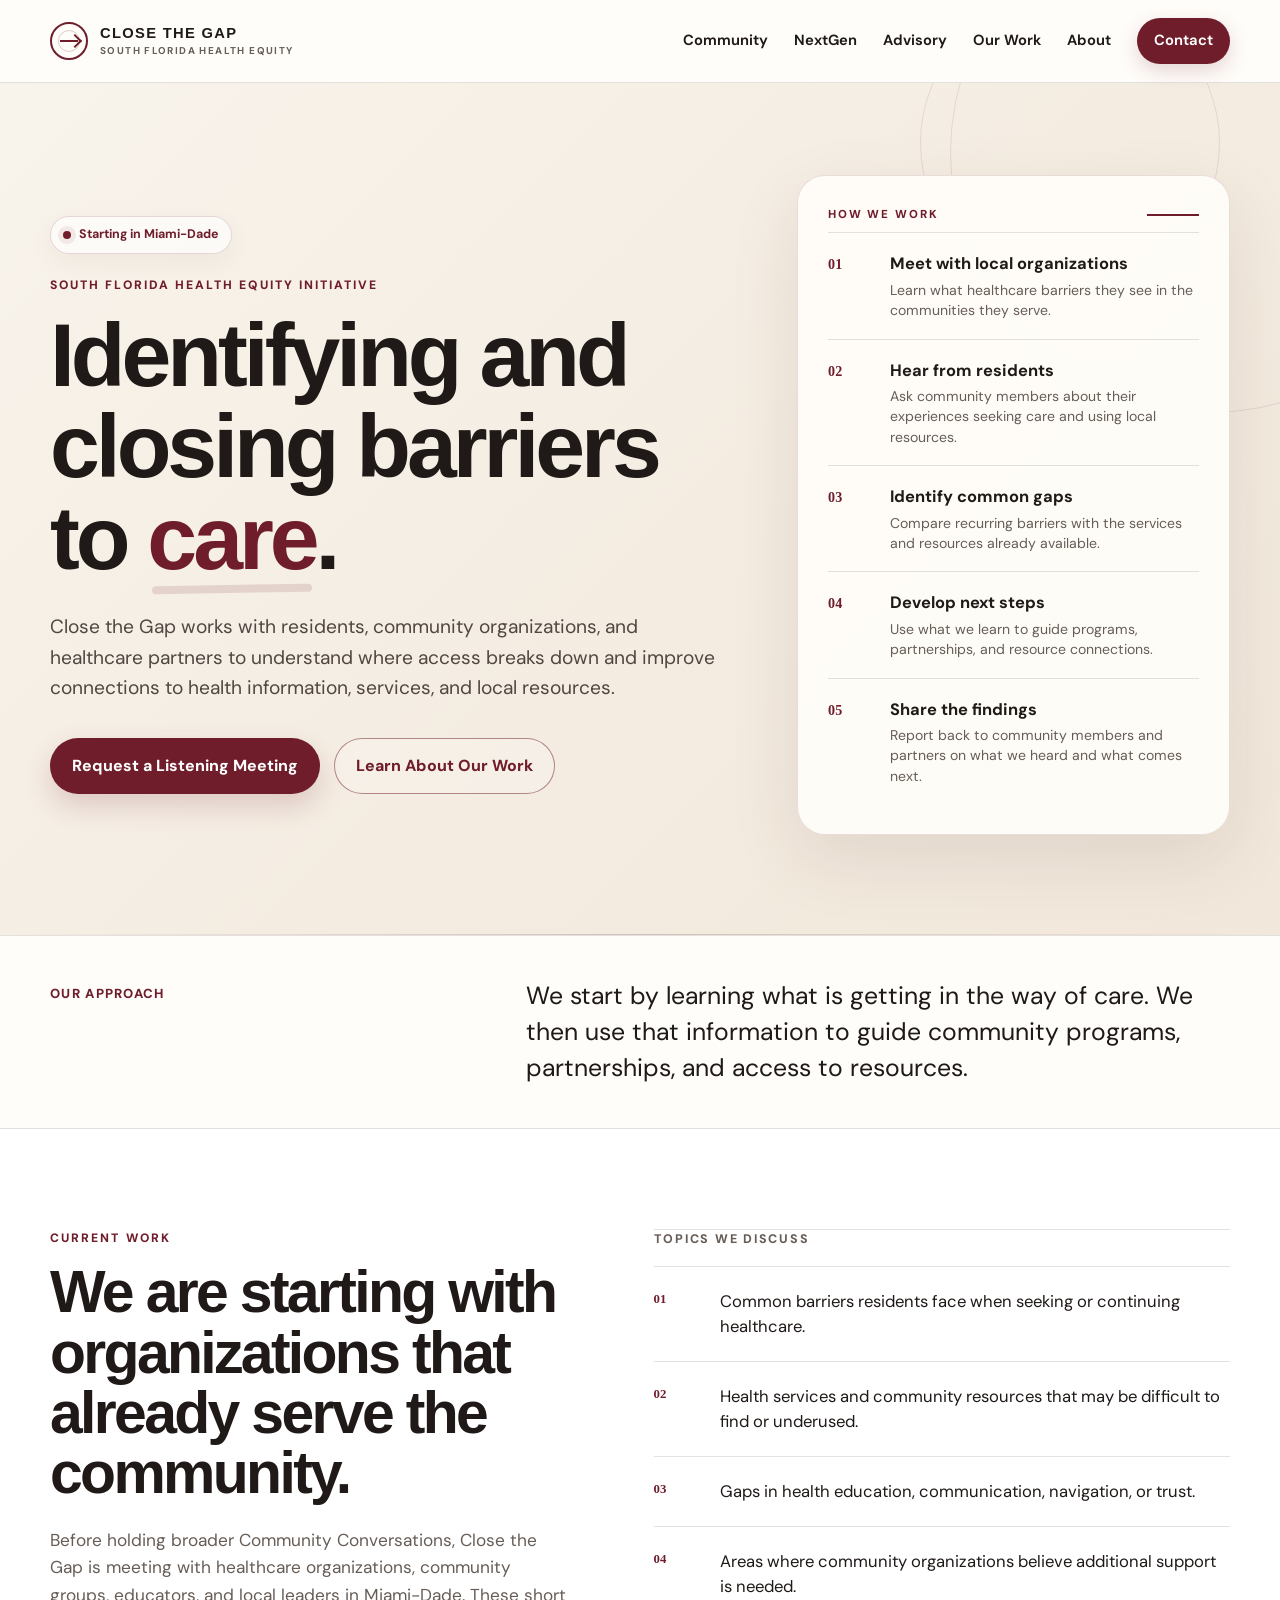
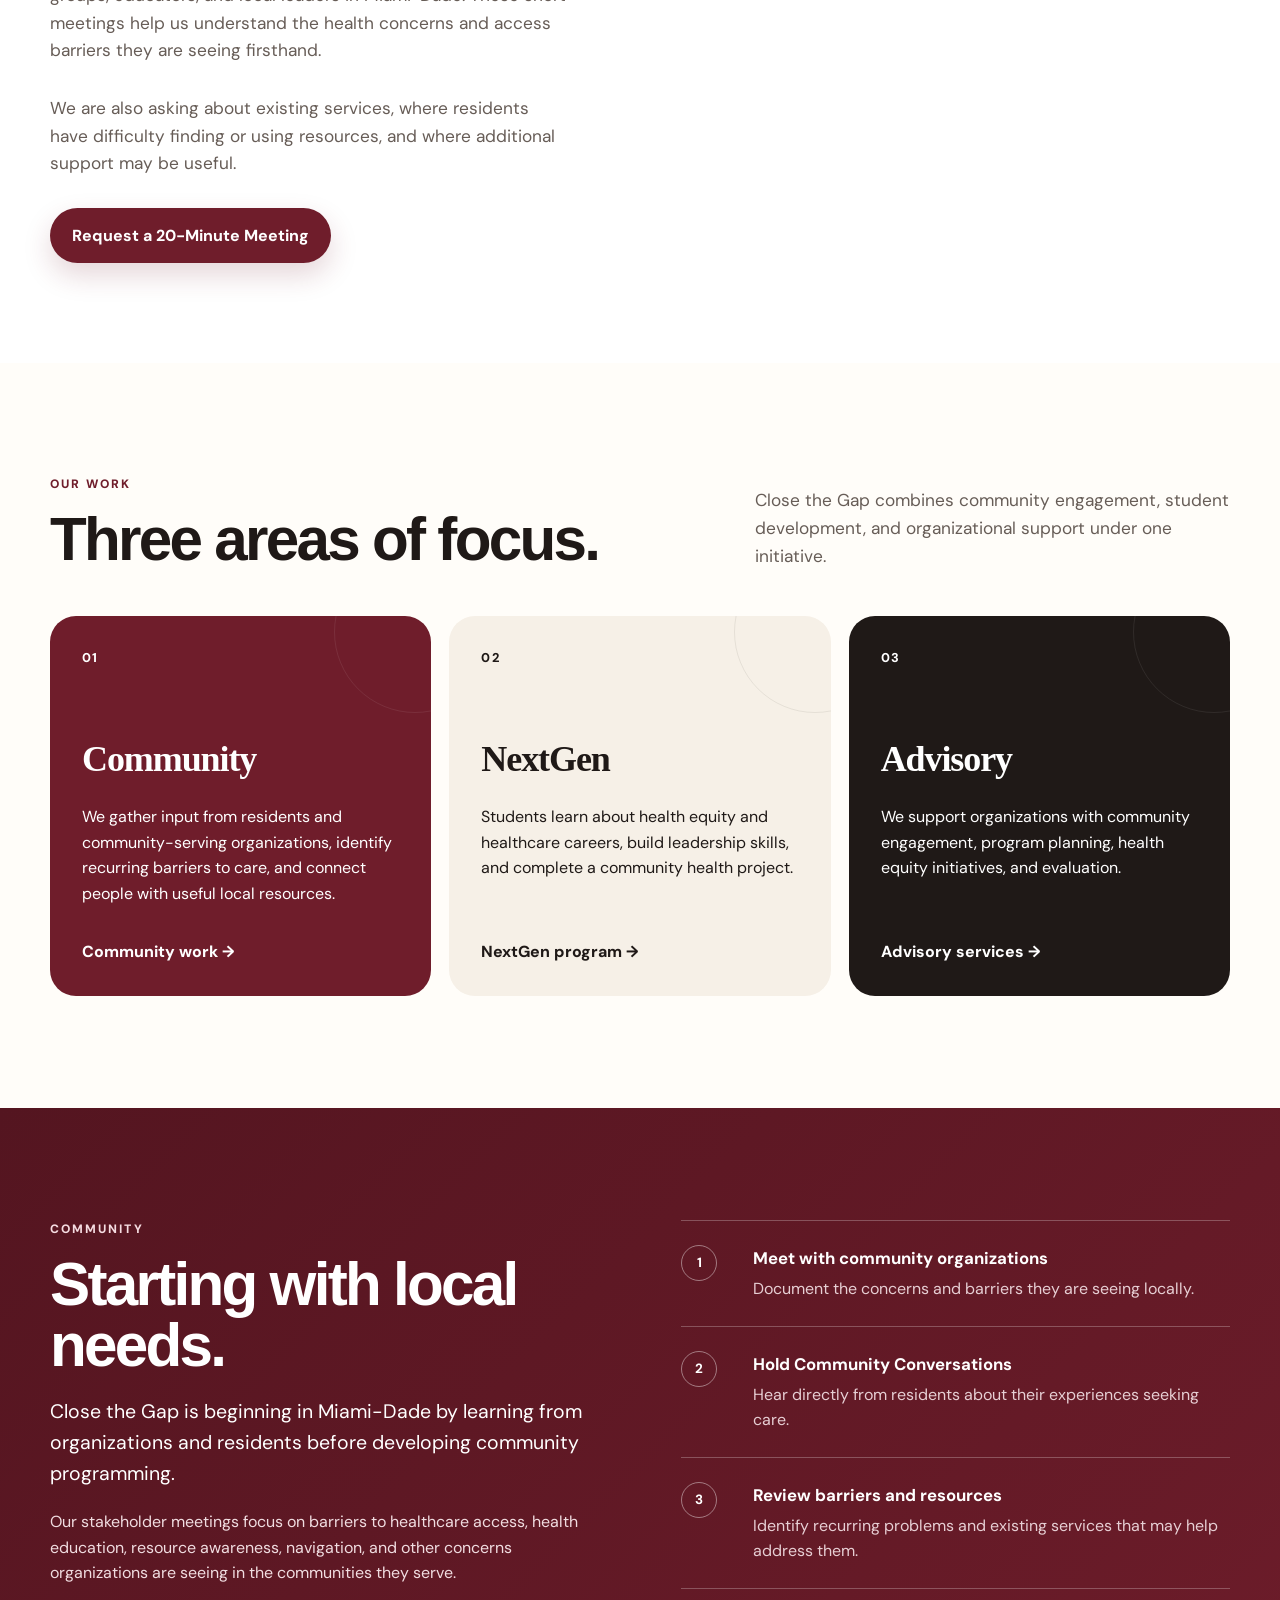
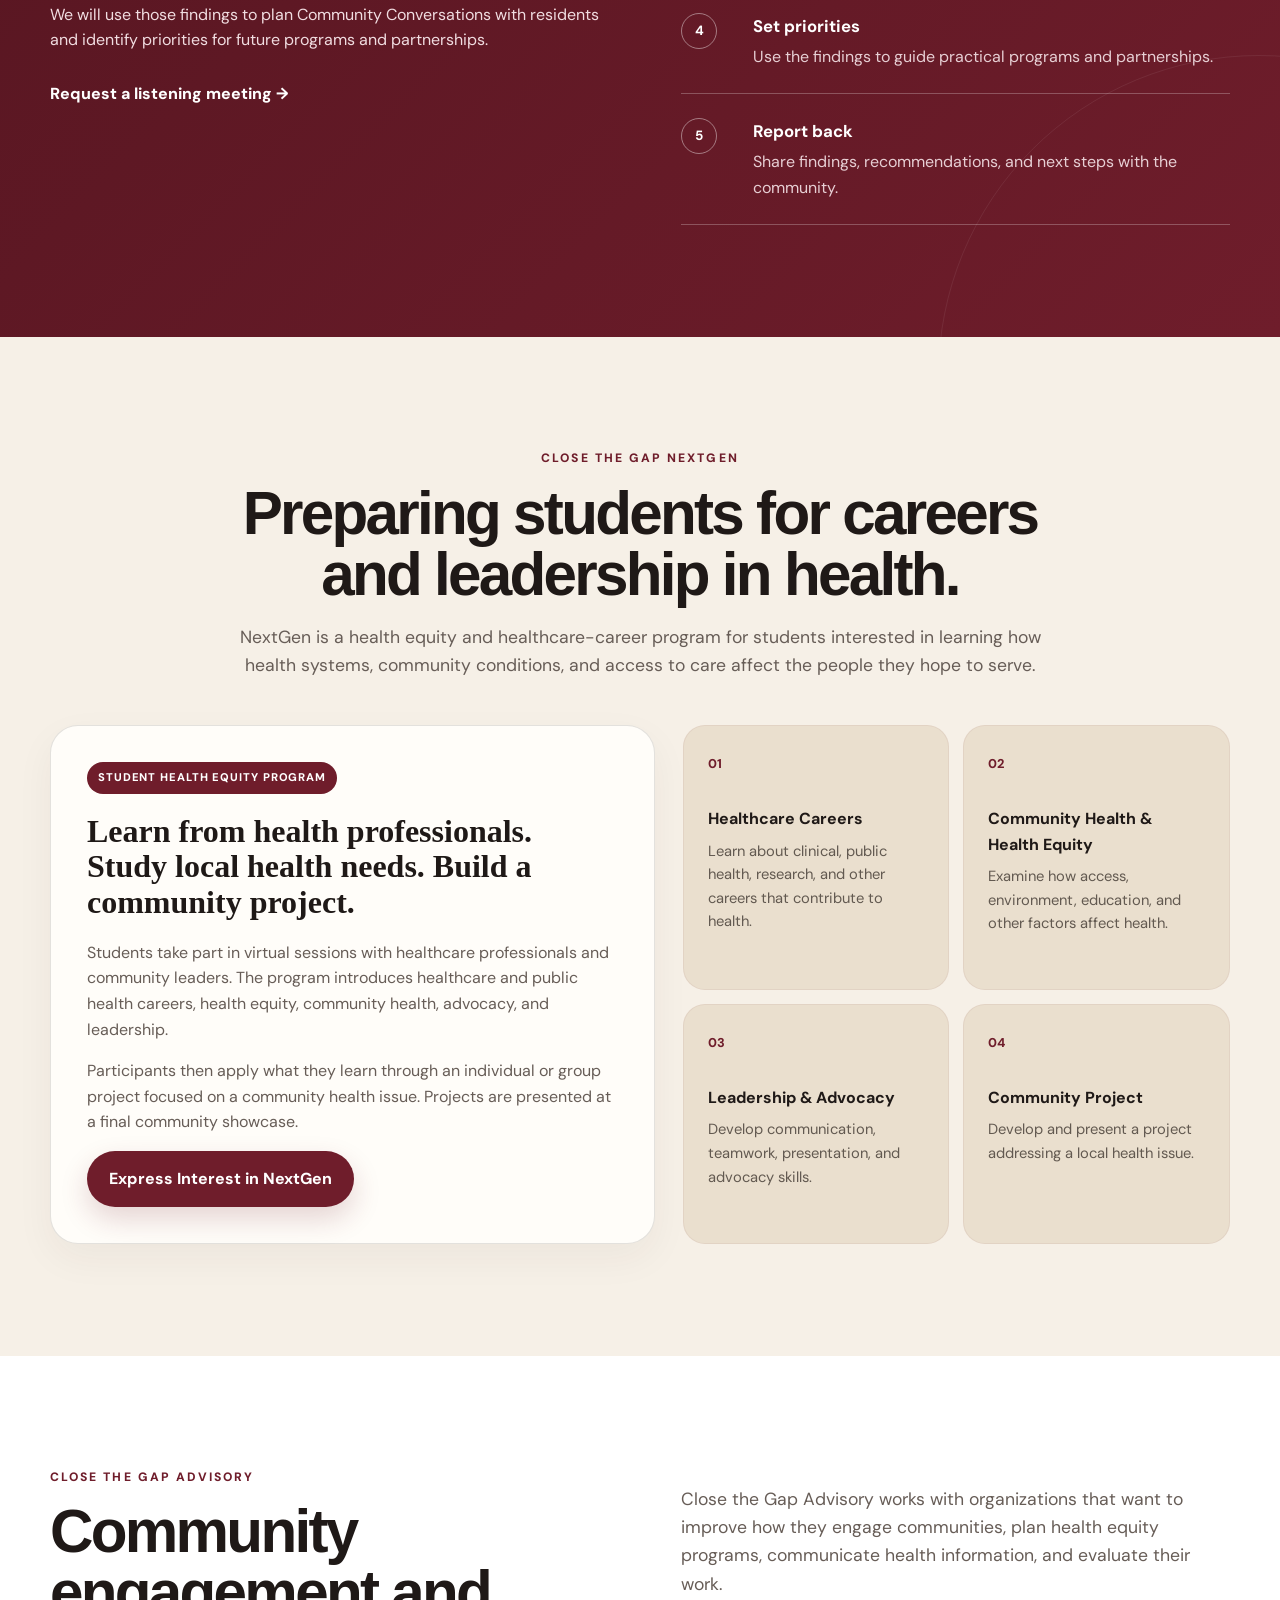
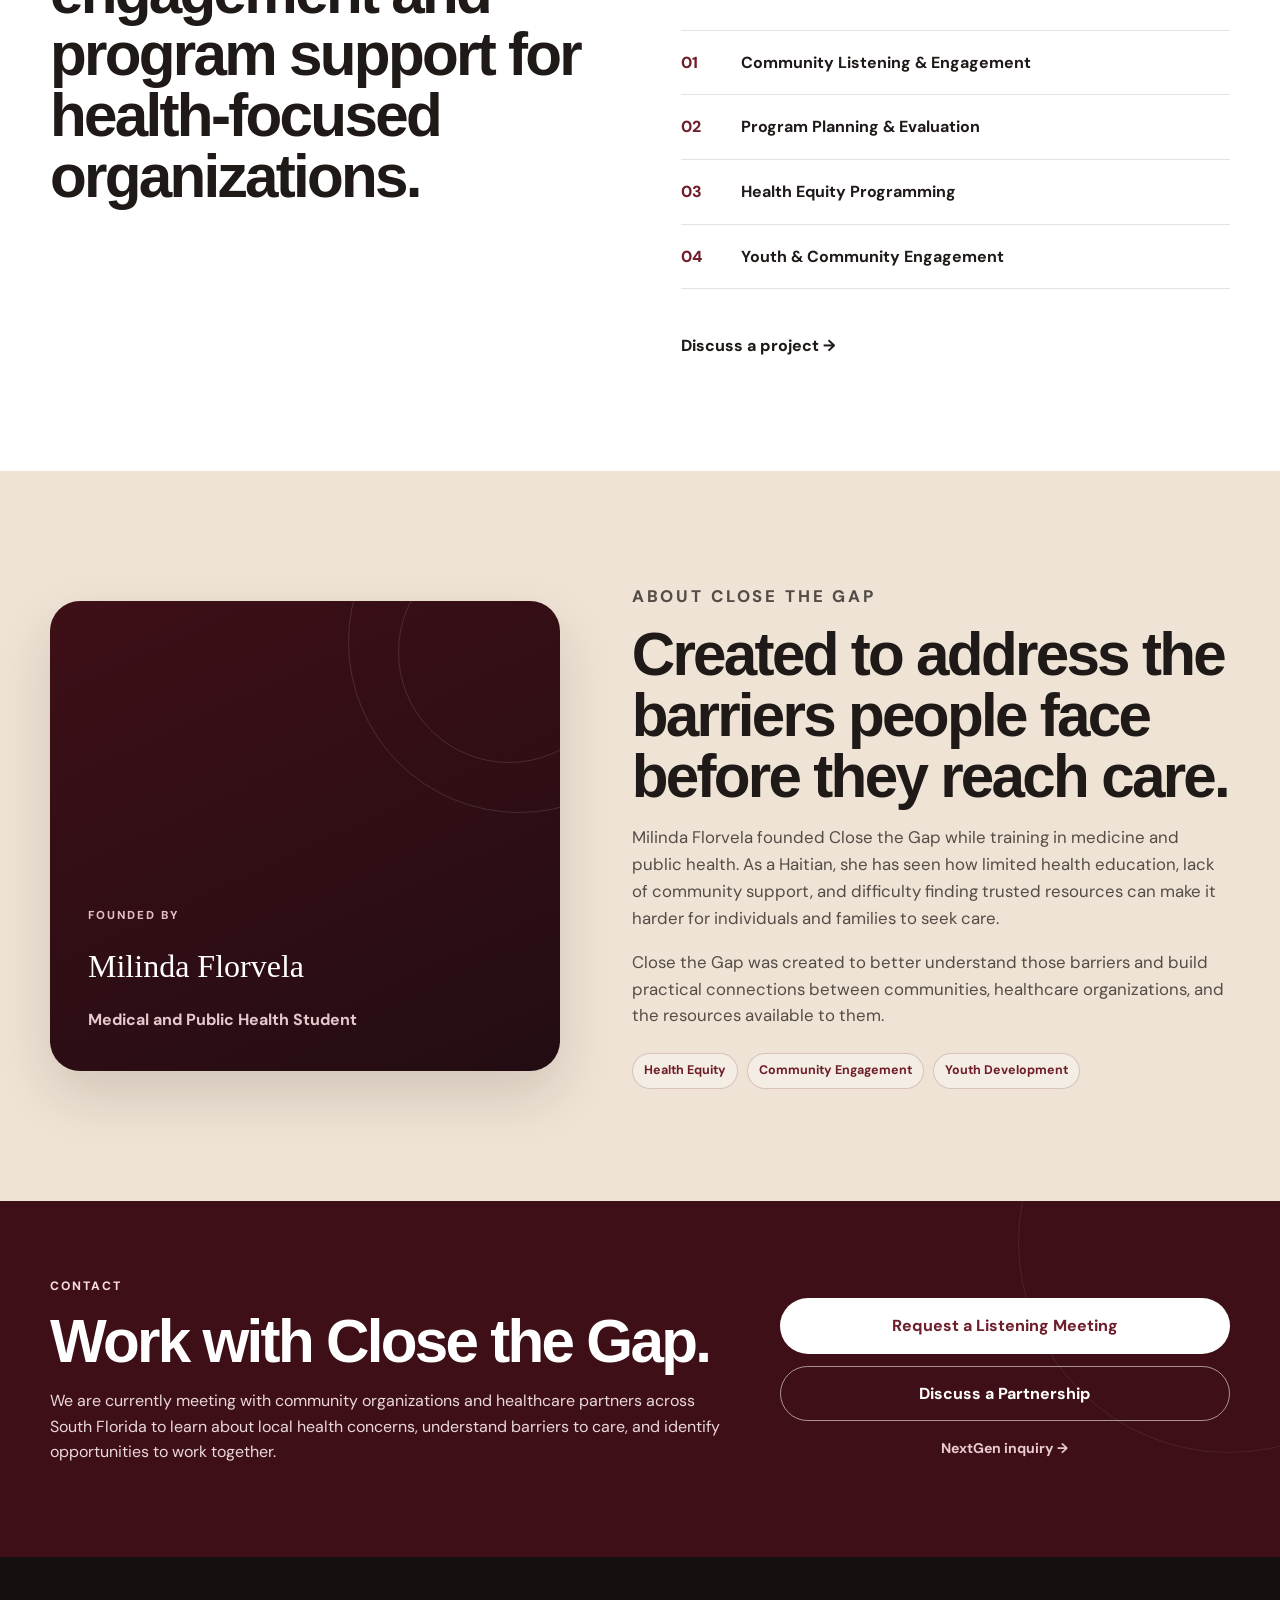
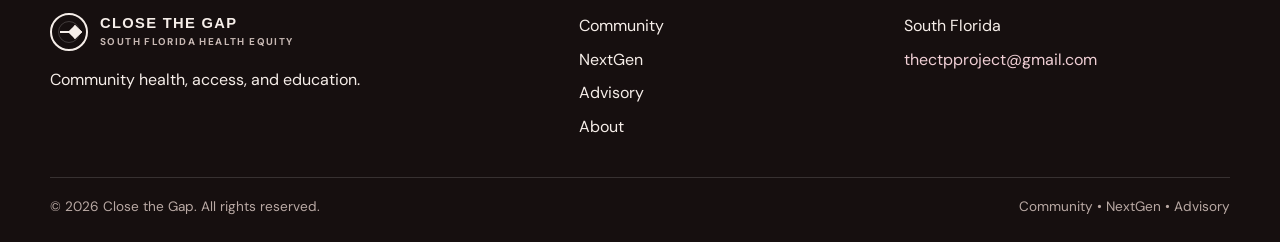
==== commit c2c739d6: "Rewrite site copy in a direct professional voice" ====
--- a/index.html
+++ b/index.html
@@ -3,7 +3,7 @@
 <head>
   <meta charset="UTF-8" />
   <meta name="viewport" content="width=device-width, initial-scale=1.0" />
-  <meta name="description" content="Close the Gap is a South Florida health equity initiative connecting communities, healthcare organizations, resources, and the next generation of health leaders." />
+  <meta name="description" content="Close the Gap is a South Florida health equity initiative working with communities and healthcare partners to identify barriers to care, improve access to resources, and develop community-based programs." />
   <title>Close the Gap | Community. NextGen. Advisory.</title>
   <link rel="preconnect" href="https://fonts.googleapis.com">
   <link rel="preconnect" href="https://fonts.gstatic.com" crossorigin>
@@ -29,9 +29,9 @@
         <a href="#community">Community</a>
         <a href="#nextgen">NextGen</a>
         <a href="#advisory">Advisory</a>
-        <a href="#model">Our Model</a>
+        <a href="#model">Our Work</a>
         <a href="#about">About</a>
-        <a class="nav-cta" href="#get-involved">Get Involved</a>
+        <a class="nav-cta" href="#get-involved">Contact</a>
       </nav>
     </div>
   </header>
@@ -42,56 +42,52 @@
       <div class="hero-orbit hero-orbit-two" aria-hidden="true"></div>
       <div class="container hero-grid">
         <div class="hero-copy reveal">
-          <div class="status-pill"><span></span> Now building in Miami-Dade</div>
+          <div class="status-pill"><span></span> Starting in Miami-Dade</div>
           <p class="eyebrow">South Florida Health Equity Initiative</p>
-          <h1>Closing gaps starts with <em>listening</em>.</h1>
-          <p class="hero-lead">Close the Gap strengthens the connection between communities, healthcare organizations, trusted resources, and the next generation of health leaders.</p>
+          <h1>Identifying and closing barriers to <em>care</em>.</h1>
+          <p class="hero-lead">Close the Gap works with residents, community organizations, and healthcare partners to understand where access breaks down and improve connections to health information, services, and local resources.</p>
           <div class="hero-actions">
             <a class="btn btn-primary" href="#listening">Request a Listening Meeting</a>
-            <a class="btn btn-secondary" href="#model">See How We Work</a>
-          </div>
-          <div class="hero-notes" aria-label="Current focus areas">
-            <span>Miami-Dade first</span>
-            <span>Community-informed</span>
-            <span>Action-oriented</span>
-          </div>
-        </div>
-
-        <div class="hero-card reveal" aria-label="Close the Gap model summary">
+            <a class="btn btn-secondary" href="#model">Learn About Our Work</a>
+          </div>
+        </div>
+
+        <div class="hero-card reveal" aria-label="How Close the Gap works">
           <div class="hero-card-top">
-            <span class="mini-label">THE CLOSE THE GAP METHOD</span>
+            <span class="mini-label">HOW WE WORK</span>
             <span class="accent-line"></span>
           </div>
-          <div class="hero-step"><span>01</span><div><strong>Listen</strong><small>Learn from communities and partners first.</small></div></div>
-          <div class="hero-step"><span>02</span><div><strong>Map</strong><small>Identify where people, services, information, and trust disconnect.</small></div></div>
-          <div class="hero-step"><span>03</span><div><strong>Co-Design</strong><small>Shape practical solutions with people closest to the need.</small></div></div>
-          <div class="hero-step"><span>04</span><div><strong>Activate</strong><small>Move promising ideas into community-centered action.</small></div></div>
-          <div class="hero-step"><span>05</span><div><strong>Report Back</strong><small>Share what we heard, what changed, and what comes next.</small></div></div>
+          <div class="hero-step"><span>01</span><div><strong>Meet with local organizations</strong><small>Learn what healthcare barriers they see in the communities they serve.</small></div></div>
+          <div class="hero-step"><span>02</span><div><strong>Hear from residents</strong><small>Ask community members about their experiences seeking care and using local resources.</small></div></div>
+          <div class="hero-step"><span>03</span><div><strong>Identify common gaps</strong><small>Compare recurring barriers with the services and resources already available.</small></div></div>
+          <div class="hero-step"><span>04</span><div><strong>Develop next steps</strong><small>Use what we learn to guide programs, partnerships, and resource connections.</small></div></div>
+          <div class="hero-step"><span>05</span><div><strong>Share the findings</strong><small>Report back to community members and partners on what we heard and what comes next.</small></div></div>
         </div>
       </div>
     </section>
 
     <section class="intro-strip">
       <div class="container intro-grid reveal">
-        <p>Health equity is not only about creating more programs.</p>
-        <p class="intro-statement">It is about making sure people can <strong>find, understand, trust, and use</strong> the care and resources that already exist — while identifying what is still missing.</p>
+        <p>Our approach</p>
+        <p class="intro-statement">We start by learning what is getting in the way of care. We then use that information to guide community programs, partnerships, and access to resources.</p>
       </div>
     </section>
 
     <section id="listening" class="listening-section">
       <div class="container listening-grid">
         <div class="listening-intro reveal">
-          <p class="eyebrow">Where we are starting</p>
-          <h2>Before we host Community Conversations, we are listening to the people already serving the community.</h2>
-          <p>Our first meetings are short conversations with healthcare organizations, community groups, educators, and local leaders. We want to understand what concerns they are noticing before designing broader community programming.</p>
-          <a class="btn btn-primary" href="mailto:thectpproject@gmail.com?subject=Stakeholder%20Listening%20Meeting%20-%20Close%20the%20Gap">Request a 20-Minute Listening Meeting</a>
+          <p class="eyebrow">Current Work</p>
+          <h2>We are starting with organizations that already serve the community.</h2>
+          <p>Before holding broader Community Conversations, Close the Gap is meeting with healthcare organizations, community groups, educators, and local leaders in Miami-Dade. These short meetings help us understand the health concerns and access barriers they are seeing firsthand.</p>
+          <p>We are also asking about existing services, where residents have difficulty finding or using resources, and where additional support may be useful.</p>
+          <a class="btn btn-primary" href="mailto:thectpproject@gmail.com?subject=Stakeholder%20Listening%20Meeting%20-%20Close%20the%20Gap">Request a 20-Minute Meeting</a>
         </div>
         <div class="listening-questions reveal">
-          <p class="question-label">We are asking questions like:</p>
-          <div class="question-card"><span>01</span><p>What makes it harder for people in your community to seek or continue healthcare?</p></div>
-          <div class="question-card"><span>02</span><p>What trusted services or resources exist but are not reaching enough people?</p></div>
-          <div class="question-card"><span>03</span><p>Where do education, communication, navigation, or trust seem to break down?</p></div>
-          <div class="question-card"><span>04</span><p>What do you wish more community health efforts understood before creating a new program?</p></div>
+          <p class="question-label">Topics we discuss</p>
+          <div class="question-card"><span>01</span><p>Common barriers residents face when seeking or continuing healthcare.</p></div>
+          <div class="question-card"><span>02</span><p>Health services and community resources that may be difficult to find or underused.</p></div>
+          <div class="question-card"><span>03</span><p>Gaps in health education, communication, navigation, or trust.</p></div>
+          <div class="question-card"><span>04</span><p>Areas where community organizations believe additional support is needed.</p></div>
         </div>
       </div>
     </section>
@@ -100,32 +96,32 @@
       <div class="container">
         <div class="section-heading split-heading reveal">
           <div>
-            <p class="eyebrow">One connected model</p>
-            <h2>Community insight should lead to action.</h2>
-          </div>
-          <p>Close the Gap is built around three connected areas of work. Each one strengthens the others so community priorities do not end with a conversation.</p>
+            <p class="eyebrow">Our Work</p>
+            <h2>Three areas of focus.</h2>
+          </div>
+          <p>Close the Gap combines community engagement, student development, and organizational support under one initiative.</p>
         </div>
 
         <div class="three-cards">
           <article class="pillar-card burgundy-card reveal">
             <span class="pillar-number">01</span>
             <h3>Community</h3>
-            <p>Listen to residents and community-serving organizations, identify barriers to care, map trusted resources, and elevate priorities.</p>
-            <a href="#community">Learn about Community <span>→</span></a>
+            <p>We gather input from residents and community-serving organizations, identify recurring barriers to care, and connect people with useful local resources.</p>
+            <a href="#community">Community work <span>→</span></a>
           </article>
 
           <article class="pillar-card cream-card reveal">
             <span class="pillar-number">02</span>
             <h3>NextGen</h3>
-            <p>Prepare young people to understand health equity, explore healthcare careers, lead community-centered projects, and become part of the solution.</p>
-            <a href="#nextgen">Explore NextGen <span>→</span></a>
+            <p>Students learn about health equity and healthcare careers, build leadership skills, and complete a community health project.</p>
+            <a href="#nextgen">NextGen program <span>→</span></a>
           </article>
 
           <article class="pillar-card dark-card reveal">
             <span class="pillar-number">03</span>
             <h3>Advisory</h3>
-            <p>Help organizations turn community insight into stronger outreach, better programs, clearer communication, and meaningful partnerships.</p>
-            <a href="#advisory">View Advisory <span>→</span></a>
+            <p>We support organizations with community engagement, program planning, health equity initiatives, and evaluation.</p>
+            <a href="#advisory">Advisory services <span>→</span></a>
           </article>
         </div>
       </div>
@@ -135,19 +131,19 @@
       <div class="container community-grid">
         <div class="community-copy reveal">
           <p class="eyebrow light">Community</p>
-          <h2>Listen before building.</h2>
-          <p class="section-lead light-copy">Our first step is not assuming what communities need. It is learning from the people and organizations already navigating the healthcare system every day.</p>
-          <p>We are beginning in Miami-Dade with stakeholder listening meetings to understand the concerns local organizations are already noticing — including barriers to healthcare access, gaps in health education, underused resources, and challenges residents face when trying to seek care.</p>
-          <p>Those insights will help shape future <strong>Community Conversations</strong>, where residents can share their own experiences and priorities directly.</p>
-          <a class="text-link light-link" href="#listening">Learn about our listening meetings →</a>
+          <h2>Starting with local needs.</h2>
+          <p class="section-lead light-copy">Close the Gap is beginning in Miami-Dade by learning from organizations and residents before developing community programming.</p>
+          <p>Our stakeholder meetings focus on barriers to healthcare access, health education, resource awareness, navigation, and other concerns organizations are seeing in the communities they serve.</p>
+          <p>We will use those findings to plan Community Conversations with residents and identify priorities for future programs and partnerships.</p>
+          <a class="text-link light-link" href="#listening">Request a listening meeting →</a>
         </div>
 
         <div class="community-process reveal">
-          <div class="process-item"><span>1</span><div><strong>Partner Listening Meetings</strong><p>Learn what local organizations are already seeing.</p></div></div>
-          <div class="process-item"><span>2</span><div><strong>Community Conversations</strong><p>Hear directly from residents about access, resources, and unmet needs.</p></div></div>
-          <div class="process-item"><span>3</span><div><strong>Map the Gaps</strong><p>Identify where services, information, trust, and access break down.</p></div></div>
-          <div class="process-item"><span>4</span><div><strong>Co-Design Solutions</strong><p>Work with partners and residents on practical next steps.</p></div></div>
-          <div class="process-item"><span>5</span><div><strong>Close the Loop</strong><p>Report back what was heard, what happened, and what comes next.</p></div></div>
+          <div class="process-item"><span>1</span><div><strong>Meet with community organizations</strong><p>Document the concerns and barriers they are seeing locally.</p></div></div>
+          <div class="process-item"><span>2</span><div><strong>Hold Community Conversations</strong><p>Hear directly from residents about their experiences seeking care.</p></div></div>
+          <div class="process-item"><span>3</span><div><strong>Review barriers and resources</strong><p>Identify recurring problems and existing services that may help address them.</p></div></div>
+          <div class="process-item"><span>4</span><div><strong>Set priorities</strong><p>Use the findings to guide practical programs and partnerships.</p></div></div>
+          <div class="process-item"><span>5</span><div><strong>Report back</strong><p>Share findings, recommendations, and next steps with the community.</p></div></div>
         </div>
       </div>
     </section>
@@ -156,30 +152,24 @@
       <div class="container">
         <div class="section-heading centered-heading reveal">
           <p class="eyebrow">Close the Gap NextGen</p>
-          <h2>Health. Opportunity. Leadership.</h2>
-          <p>A health equity and healthcare-career experience designed to help students understand the communities they hope to serve — not just the careers they hope to enter.</p>
-        </div>
-
-        <div class="nextgen-launchbar reveal">
-          <div><span class="launch-label">PILOT COHORT</span><strong>January–March 2027</strong></div>
-          <div><span class="launch-label">APPLICATION DEADLINE</span><strong>November 30, 2026</strong></div>
-          <div><span class="launch-label">FORMAT</span><strong>Mostly virtual + final showcase</strong></div>
+          <h2>Preparing students for careers and leadership in health.</h2>
+          <p>NextGen is a health equity and healthcare-career program for students interested in learning how health systems, community conditions, and access to care affect the people they hope to serve.</p>
         </div>
 
         <div class="nextgen-layout">
           <div class="nextgen-feature reveal">
-            <span class="program-tag">NEXTGEN HEALTH EQUITY EXPERIENCE</span>
-            <h3>A virtual learning experience with a real community project.</h3>
-            <p>Students will learn from health professionals and community leaders, explore healthcare and public health careers, examine local health inequities, and work individually or in teams on a project that responds to a real community need.</p>
-            <p>The program concludes with a community health showcase where students present their work to families, partners, healthcare professionals, and community members.</p>
-            <a class="btn btn-primary" href="mailto:thectpproject@gmail.com?subject=NextGen%202027%20Interest">Express Interest in NextGen</a>
+            <span class="program-tag">STUDENT HEALTH EQUITY PROGRAM</span>
+            <h3>Learn from health professionals. Study local health needs. Build a community project.</h3>
+            <p>Students take part in virtual sessions with healthcare professionals and community leaders. The program introduces healthcare and public health careers, health equity, community health, advocacy, and leadership.</p>
+            <p>Participants then apply what they learn through an individual or group project focused on a community health issue. Projects are presented at a final community showcase.</p>
+            <a class="btn btn-primary" href="mailto:thectpproject@gmail.com?subject=NextGen%20Interest">Express Interest in NextGen</a>
           </div>
 
           <div class="nextgen-modules">
-            <div class="reveal"><span>01</span><strong>Careers Without Limits</strong><p>Explore the many paths that shape health and healthcare.</p></div>
-            <div class="reveal"><span>02</span><strong>Health in My ZIP Code</strong><p>Understand how environment, opportunity, and systems influence health.</p></div>
-            <div class="reveal"><span>03</span><strong>Advocacy & Leadership</strong><p>Build communication, teamwork, storytelling, and civic leadership skills.</p></div>
-            <div class="reveal"><span>04</span><strong>Community Innovation Lab</strong><p>Turn a local health challenge into a practical student-led project.</p></div>
+            <div class="reveal"><span>01</span><strong>Healthcare Careers</strong><p>Learn about clinical, public health, research, and other careers that contribute to health.</p></div>
+            <div class="reveal"><span>02</span><strong>Community Health & Health Equity</strong><p>Examine how access, environment, education, and other factors affect health.</p></div>
+            <div class="reveal"><span>03</span><strong>Leadership & Advocacy</strong><p>Develop communication, teamwork, presentation, and advocacy skills.</p></div>
+            <div class="reveal"><span>04</span><strong>Community Project</strong><p>Develop and present a project addressing a local health issue.</p></div>
           </div>
         </div>
       </div>
@@ -189,35 +179,35 @@
       <div class="container advisory-grid">
         <div class="reveal">
           <p class="eyebrow">Close the Gap Advisory</p>
-          <h2>Turn community insight into better programs and stronger partnerships.</h2>
+          <h2>Community engagement and program support for health-focused organizations.</h2>
         </div>
         <div class="advisory-copy reveal">
-          <p>Close the Gap Advisory supports organizations that want to strengthen how they listen to, communicate with, and design programs alongside the communities they serve.</p>
+          <p>Close the Gap Advisory works with organizations that want to improve how they engage communities, plan health equity programs, communicate health information, and evaluate their work.</p>
           <div class="service-list">
             <div><span>01</span><strong>Community Listening & Engagement</strong></div>
-            <div><span>02</span><strong>Program Design & Evaluation</strong></div>
+            <div><span>02</span><strong>Program Planning & Evaluation</strong></div>
             <div><span>03</span><strong>Health Equity Programming</strong></div>
             <div><span>04</span><strong>Youth & Community Engagement</strong></div>
           </div>
-          <a class="text-link" href="#get-involved">Discuss a collaboration →</a>
+          <a class="text-link" href="#get-involved">Discuss a project →</a>
         </div>
       </div>
     </section>
 
     <section id="about" class="section founder-section">
       <div class="container founder-grid">
-        <div class="founder-visual reveal" aria-hidden="true">
-          <div class="founder-kicker">FOUNDER'S WHY</div>
-          <div class="founder-quote">“Health information and resources only matter if people can reach them, trust them, and understand how to use them.”</div>
-          <div class="founder-signoff">— Milinda Florvela</div>
+        <div class="founder-visual reveal">
+          <div class="founder-kicker">FOUNDED BY</div>
+          <div class="founder-quote">Milinda Florvela</div>
+          <div class="founder-signoff">Medical and Public Health Student</div>
         </div>
 
         <div class="founder-copy reveal">
-          <p class="eyebrow">Why Close the Gap</p>
-          <h2>Built from a personal understanding of what disconnection can cost.</h2>
-          <p>Close the Gap was founded by <strong>Milinda Florvela</strong>, a Haitian medical and public health student. As a Haitian herself, she has witnessed how limited health education, lack of community connection, and difficulty finding trusted resources can negatively affect a person’s health.</p>
-          <p>Her goal is to listen, learn, and better understand the gaps that continue to affect people when seeking healthcare — then strengthen the connections between communities, healthcare services, and the resources people need to access care.</p>
-          <div class="founder-tags"><span>Health Equity</span><span>Community Engagement</span><span>Youth Leadership</span></div>
+          <p class="eyebrow">About Close the Gap</p>
+          <h2>Created to address the barriers people face before they reach care.</h2>
+          <p>Milinda Florvela founded Close the Gap while training in medicine and public health. As a Haitian, she has seen how limited health education, lack of community support, and difficulty finding trusted resources can make it harder for individuals and families to seek care.</p>
+          <p>Close the Gap was created to better understand those barriers and build practical connections between communities, healthcare organizations, and the resources available to them.</p>
+          <div class="founder-tags"><span>Health Equity</span><span>Community Engagement</span><span>Youth Development</span></div>
         </div>
       </div>
     </section>
@@ -225,14 +215,14 @@
     <section id="get-involved" class="section contact-section">
       <div class="container contact-card reveal">
         <div>
-          <p class="eyebrow light">Get Involved</p>
-          <h2>Help us understand where the gaps are.</h2>
-          <p>We are currently connecting with community organizations, healthcare partners, educators, and residents across South Florida as we prepare our first programs.</p>
+          <p class="eyebrow light">Contact</p>
+          <h2>Work with Close the Gap.</h2>
+          <p>We are currently meeting with community organizations and healthcare partners across South Florida to learn about local health concerns, understand barriers to care, and identify opportunities to work together.</p>
         </div>
         <div class="contact-actions">
           <a class="btn btn-light" href="mailto:thectpproject@gmail.com?subject=Stakeholder%20Listening%20Meeting%20-%20Close%20the%20Gap">Request a Listening Meeting</a>
-          <a class="btn btn-outline-light" href="mailto:thectpproject@gmail.com?subject=Close%20the%20Gap%20Partnership">Explore a Partnership</a>
-          <a class="contact-mini" href="mailto:thectpproject@gmail.com?subject=Close%20the%20Gap%20NextGen">Interested in NextGen? Contact us →</a>
+          <a class="btn btn-outline-light" href="mailto:thectpproject@gmail.com?subject=Close%20the%20Gap%20Partnership">Discuss a Partnership</a>
+          <a class="contact-mini" href="mailto:thectpproject@gmail.com?subject=Close%20the%20Gap%20NextGen">NextGen inquiry →</a>
         </div>
       </div>
     </section>
@@ -248,7 +238,7 @@
             <span class="brand-subtext">South Florida Health Equity</span>
           </span>
         </a>
-        <p>Connecting communities, care, and opportunity.</p>
+        <p>Community health, access, and education.</p>
       </div>
       <div class="footer-links">
         <a href="#community">Community</a>
@@ -263,7 +253,7 @@
     </div>
     <div class="container footer-bottom">
       <span>© <span id="year"></span> Close the Gap. All rights reserved.</span>
-      <span>Listen. Connect. Act. Report back.</span>
+      <span>Community • NextGen • Advisory</span>
     </div>
   </footer>
 
--- a/styles.css
+++ b/styles.css
@@ -1,146 +1,220 @@
 :root{
   --burgundy:#6f1d2b;
-  --burgundy-dark:#4d121c;
-  --cream:#f5efe6;
-  --cream-2:#ede3d6;
-  --ink:#1f1a17;
-  --muted:#6a625d;
+  --burgundy-deep:#541520;
+  --burgundy-dark:#3e0f17;
+  --cream:#f6f0e7;
+  --cream-2:#eee3d5;
+  --cream-3:#e6d7c5;
+  --ink:#1f1917;
+  --muted:#675d57;
   --white:#fffdf9;
-  --line:rgba(31,26,23,.12);
+  --line:rgba(31,25,23,.12);
+  --shadow:0 24px 70px rgba(69,31,27,.10);
   --max:1180px;
 }
 *{box-sizing:border-box}
 html{scroll-behavior:smooth}
-body{margin:0;font-family:'DM Sans',sans-serif;color:var(--ink);background:var(--white);line-height:1.6}
+body{margin:0;font-family:'DM Sans',sans-serif;color:var(--ink);background:var(--white);line-height:1.6;overflow-x:hidden}
 a{color:inherit;text-decoration:none}
 img{max-width:100%;display:block}
+button,input,textarea,select{font:inherit}
 .container{width:min(calc(100% - 40px),var(--max));margin:0 auto}
-.site-header{position:sticky;top:0;z-index:50;background:rgba(255,253,249,.94);backdrop-filter:blur(14px);border-bottom:1px solid var(--line)}
-.nav-wrap{height:78px;display:flex;align-items:center;justify-content:space-between;gap:24px}
-.brand{display:flex;align-items:center;gap:12px;font-weight:800;letter-spacing:.08em;font-family:'Libre Franklin',sans-serif;font-size:.9rem}
-.brand-mark{width:34px;height:34px;border:2px solid var(--burgundy);border-radius:50%;display:grid;place-items:center;position:relative}
-.brand-mark span{width:16px;height:2px;background:var(--burgundy);display:block;position:relative}
+
+.site-header{position:sticky;top:0;z-index:50;background:rgba(255,253,249,.92);backdrop-filter:blur(18px);border-bottom:1px solid var(--line)}
+.nav-wrap{height:82px;display:flex;align-items:center;justify-content:space-between;gap:24px}
+.brand{display:flex;align-items:center;gap:12px;font-weight:800;font-family:'Libre Franklin',sans-serif}
+.brand-mark{width:38px;height:38px;border:2px solid var(--burgundy);border-radius:50%;display:grid;place-items:center;position:relative;flex:0 0 auto}
+.brand-mark:before{content:"";position:absolute;inset:6px;border:1px solid rgba(111,29,43,.22);border-radius:50%}
+.brand-mark span{width:18px;height:2px;background:var(--burgundy);display:block;position:relative}
 .brand-mark span:after{content:"";position:absolute;right:-2px;top:-4px;width:8px;height:8px;border-top:2px solid var(--burgundy);border-right:2px solid var(--burgundy);transform:rotate(45deg)}
-.main-nav{display:flex;align-items:center;gap:28px;font-size:.94rem;font-weight:600}
+.brand-lockup{display:flex;flex-direction:column;line-height:1.05}
+.brand-text{letter-spacing:.09em;font-size:.92rem}
+.brand-subtext{font-family:'DM Sans',sans-serif;font-size:.62rem;letter-spacing:.14em;text-transform:uppercase;color:var(--muted);font-weight:700;margin-top:5px}
+.main-nav{display:flex;align-items:center;gap:26px;font-size:.92rem;font-weight:650}
 .main-nav a{position:relative}
 .main-nav a:not(.nav-cta):after{content:"";position:absolute;left:0;bottom:-6px;width:0;height:2px;background:var(--burgundy);transition:.2s}
 .main-nav a:hover:after{width:100%}
-.nav-cta{padding:11px 16px;background:var(--burgundy);color:white;border-radius:999px}
+.nav-cta{padding:11px 17px;background:var(--burgundy);color:#fff;border-radius:999px;box-shadow:0 7px 20px rgba(111,29,43,.18)}
 .menu-toggle{display:none;background:none;border:0;padding:8px}
-.menu-toggle span{display:block;width:24px;height:2px;background:var(--ink);margin:5px 0}
-.hero{background:var(--cream);padding:88px 0 96px}
-.hero-grid{display:grid;grid-template-columns:1.25fr .75fr;gap:72px;align-items:center}
-.eyebrow{font-size:.78rem;text-transform:uppercase;letter-spacing:.16em;font-weight:800;color:var(--burgundy);margin:0 0 14px}
-.eyebrow.light{color:#f6dfe3}
-.hero h1,.section h2{font-family:'Libre Franklin',sans-serif;line-height:1.03;letter-spacing:-.04em;margin:0}
-.hero h1{font-size:clamp(3.4rem,7vw,6.8rem);max-width:870px}
-.hero h1 em{font-style:normal;color:var(--burgundy)}
-.hero-lead{font-size:1.22rem;max-width:760px;margin:26px 0 0;color:#514943}
+.menu-toggle span{display:block;width:24px;height:2px;background:var(--ink);margin:5px 0;transition:.2s}
+
+.hero{background:linear-gradient(135deg,#f8f3eb 0%,#f1e7da 100%);padding:92px 0 100px;position:relative;overflow:hidden}
+.hero:after{content:"";position:absolute;left:0;right:0;bottom:0;height:1px;background:linear-gradient(90deg,transparent,rgba(111,29,43,.22),transparent)}
+.hero-orbit{position:absolute;border:1px solid rgba(111,29,43,.11);border-radius:50%;pointer-events:none}
+.hero-orbit-one{width:520px;height:520px;right:-190px;top:-190px}
+.hero-orbit-two{width:300px;height:300px;right:60px;top:-90px}
+.hero-grid{display:grid;grid-template-columns:1.22fr .78fr;gap:70px;align-items:center;position:relative;z-index:1}
+.status-pill{display:inline-flex;align-items:center;gap:8px;background:rgba(255,255,255,.65);border:1px solid rgba(111,29,43,.16);padding:8px 12px;border-radius:999px;font-size:.78rem;font-weight:700;color:var(--burgundy);margin-bottom:22px;box-shadow:0 8px 24px rgba(73,37,31,.05)}
+.status-pill span{width:8px;height:8px;border-radius:50%;background:var(--burgundy);box-shadow:0 0 0 5px rgba(111,29,43,.08)}
+.eyebrow{font-size:.76rem;text-transform:uppercase;letter-spacing:.17em;font-weight:800;color:var(--burgundy);margin:0 0 14px}
+.eyebrow.light{color:#f5dce1}
+.hero h1,.section h2,.listening-section h2{font-family:'Libre Franklin',sans-serif;line-height:1.02;letter-spacing:-.045em;margin:0}
+.hero h1{font-size:clamp(3.5rem,7vw,6.9rem);max-width:900px}
+.hero h1 em{font-style:normal;color:var(--burgundy);position:relative}
+.hero h1 em:after{content:"";position:absolute;left:3%;right:2%;bottom:-5px;height:8px;background:rgba(111,29,43,.13);border-radius:999px;transform:rotate(-1deg)}
+.hero-lead{font-size:1.2rem;max-width:740px;margin:28px 0 0;color:#504741}
 .hero-actions{display:flex;gap:14px;flex-wrap:wrap;margin-top:34px}
-.btn{display:inline-flex;align-items:center;justify-content:center;padding:14px 20px;border-radius:999px;font-weight:700;transition:.2s;border:1px solid transparent}
+.hero-notes{display:flex;gap:18px;flex-wrap:wrap;margin-top:32px;color:#675d57;font-size:.82rem;font-weight:700}
+.hero-notes span{display:flex;align-items:center;gap:7px}
+.hero-notes span:before{content:"";width:5px;height:5px;border-radius:50%;background:var(--burgundy)}
+.btn{display:inline-flex;align-items:center;justify-content:center;padding:14px 21px;border-radius:999px;font-weight:750;transition:.2s;border:1px solid transparent;min-height:48px}
 .btn:hover{transform:translateY(-2px)}
-.btn-primary{background:var(--burgundy);color:white}
-.btn-secondary{border-color:var(--burgundy);color:var(--burgundy)}
+.btn-primary{background:var(--burgundy);color:white;box-shadow:0 12px 28px rgba(111,29,43,.18)}
+.btn-primary:hover{background:var(--burgundy-deep)}
+.btn-secondary{border-color:rgba(111,29,43,.5);color:var(--burgundy);background:rgba(255,255,255,.2)}
 .btn-light{background:white;color:var(--burgundy)}
 .btn-outline-light{border-color:rgba(255,255,255,.55);color:white}
-.hero-card{background:var(--white);border:1px solid var(--line);padding:28px;border-radius:24px;box-shadow:0 20px 60px rgba(59,31,25,.08)}
-.hero-card-top{display:flex;align-items:center;justify-content:space-between;margin-bottom:10px}
-.mini-label{font-size:.75rem;font-weight:800;letter-spacing:.15em}
+.hero-card{background:rgba(255,253,249,.92);border:1px solid rgba(111,29,43,.14);padding:30px;border-radius:28px;box-shadow:var(--shadow);backdrop-filter:blur(10px)}
+.hero-card-top{display:flex;align-items:center;justify-content:space-between;margin-bottom:8px}
+.mini-label{font-size:.72rem;font-weight:800;letter-spacing:.16em;color:var(--burgundy)}
 .accent-line{height:2px;background:var(--burgundy);width:52px}
-.hero-step{display:grid;grid-template-columns:44px 1fr;gap:16px;padding:20px 0;border-top:1px solid var(--line)}
+.hero-step{display:grid;grid-template-columns:46px 1fr;gap:16px;padding:18px 0;border-top:1px solid var(--line)}
 .hero-step:first-of-type{border-top:0}
-.hero-step>span{font-family:'Libre Franklin';font-weight:800;color:var(--burgundy)}
-.hero-step strong{display:block;font-size:1.05rem}
-.hero-step small{display:block;color:var(--muted);font-size:.9rem;margin-top:2px}
-.intro-strip{padding:36px 0;border-top:1px solid var(--line);border-bottom:1px solid var(--line)}
-.intro-grid{display:grid;grid-template-columns:.8fr 1.2fr;gap:50px;align-items:start}
-.intro-grid>p:first-child{font-weight:700;color:var(--burgundy);text-transform:uppercase;letter-spacing:.08em;font-size:.85rem}
-.intro-statement{font-size:1.5rem;margin:0}
-.section{padding:110px 0}
-.section-heading{margin-bottom:44px}
-.split-heading{display:grid;grid-template-columns:1fr .75fr;gap:70px;align-items:end}
-.split-heading h2,.centered-heading h2,.advisory-grid h2,.founder-copy h2,.contact-card h2,.community-copy h2{font-size:clamp(2.4rem,4.5vw,4.6rem)}
+.hero-step>span{font-family:'Libre Franklin';font-weight:800;color:var(--burgundy);font-size:.88rem;padding-top:2px}
+.hero-step strong{display:block;font-size:1.03rem}
+.hero-step small{display:block;color:var(--muted);font-size:.88rem;margin-top:2px;line-height:1.45}
+
+.intro-strip{padding:42px 0;border-top:1px solid var(--line);border-bottom:1px solid var(--line);background:#fffdf9}
+.intro-grid{display:grid;grid-template-columns:.75fr 1.25fr;gap:54px;align-items:start}
+.intro-grid>p:first-child{font-weight:800;color:var(--burgundy);text-transform:uppercase;letter-spacing:.1em;font-size:.82rem;margin-top:5px}
+.intro-statement{font-size:1.55rem;margin:0;line-height:1.45}
+
+.listening-section{padding:100px 0;background:#fff}
+.listening-grid{display:grid;grid-template-columns:.95fr 1.05fr;gap:82px;align-items:start}
+.listening-intro h2{font-size:clamp(2.5rem,4.6vw,4.7rem);max-width:720px}
+.listening-intro>p:not(.eyebrow){font-size:1.08rem;color:var(--muted);max-width:700px;margin:24px 0 30px}
+.listening-questions{border-top:1px solid var(--line)}
+.question-label{font-size:.78rem;font-weight:800;letter-spacing:.14em;text-transform:uppercase;color:var(--muted);margin:0;padding:0 0 16px}
+.question-card{display:grid;grid-template-columns:48px 1fr;gap:18px;padding:22px 0;border-top:1px solid var(--line)}
+.question-card span{font-family:'Libre Franklin';font-size:.8rem;font-weight:800;color:var(--burgundy)}
+.question-card p{margin:0;font-size:1.04rem;line-height:1.5}
+
+.section{padding:112px 0}
+.section-heading{margin-bottom:46px}
+.split-heading{display:grid;grid-template-columns:1fr .75fr;gap:72px;align-items:end}
+.split-heading h2,.centered-heading h2,.advisory-grid h2,.founder-copy h2,.contact-card h2,.community-copy h2{font-size:clamp(2.5rem,4.7vw,4.8rem)}
 .split-heading>p{font-size:1.08rem;color:var(--muted);margin:0}
 .three-cards{display:grid;grid-template-columns:repeat(3,1fr);gap:18px}
-.pillar-card{min-height:360px;padding:30px;border-radius:24px;display:flex;flex-direction:column}
-.pillar-number{font-weight:800;letter-spacing:.1em;font-size:.8rem;margin-bottom:58px}
-.pillar-card h3{font-family:'Libre Franklin';font-size:2.2rem;letter-spacing:-.03em;margin:0 0 16px}
+.pillar-card{min-height:380px;padding:32px;border-radius:26px;display:flex;flex-direction:column;position:relative;overflow:hidden;transition:transform .25s ease,box-shadow .25s ease}
+.pillar-card:hover{transform:translateY(-5px);box-shadow:0 24px 44px rgba(40,21,18,.10)}
+.pillar-card:after{content:"";position:absolute;width:160px;height:160px;border:1px solid currentColor;border-radius:50%;opacity:.08;right:-65px;top:-65px}
+.pillar-number{font-weight:800;letter-spacing:.1em;font-size:.8rem;margin-bottom:62px}
+.pillar-card h3{font-family:'Libre Franklin';font-size:2.25rem;letter-spacing:-.03em;margin:0 0 16px}
 .pillar-card p{margin:0 0 26px}
-.pillar-card a{font-weight:700;margin-top:auto}
+.pillar-card a{font-weight:750;margin-top:auto}
 .burgundy-card{background:var(--burgundy);color:white}
 .cream-card{background:var(--cream)}
 .dark-card{background:var(--ink);color:white}
-.community-section{background:var(--burgundy);color:white}
-.community-grid{display:grid;grid-template-columns:1fr 1fr;gap:80px;align-items:start}
+
+.community-section{background:linear-gradient(135deg,var(--burgundy-deep),var(--burgundy));color:white;position:relative;overflow:hidden}
+.community-section:before{content:"";position:absolute;width:640px;height:640px;border:1px solid rgba(255,255,255,.07);border-radius:50%;right:-300px;bottom:-360px}
+.community-grid{display:grid;grid-template-columns:1fr 1fr;gap:82px;align-items:start;position:relative;z-index:1}
 .community-copy p{color:#f1dde1}
-.section-lead{font-size:1.24rem}
+.section-lead{font-size:1.22rem}
 .light-copy{color:#fff!important}
 .text-link{font-weight:800;display:inline-block;margin-top:12px}
 .light-link{color:white}
 .community-process{border-top:1px solid rgba(255,255,255,.25)}
 .process-item{display:grid;grid-template-columns:54px 1fr;gap:18px;padding:24px 0;border-bottom:1px solid rgba(255,255,255,.25)}
-.process-item span{width:36px;height:36px;border:1px solid rgba(255,255,255,.4);border-radius:50%;display:grid;place-items:center;font-weight:700}
+.process-item span{width:36px;height:36px;border:1px solid rgba(255,255,255,.42);border-radius:50%;display:grid;place-items:center;font-weight:700;font-size:.84rem}
 .process-item strong{font-size:1.05rem}
 .process-item p{margin:4px 0 0;color:#e7cfd4}
+
 .nextgen-section{background:var(--cream)}
-.centered-heading{text-align:center;max-width:820px;margin-left:auto;margin-right:auto}
+.centered-heading{text-align:center;max-width:840px;margin-left:auto;margin-right:auto}
 .centered-heading>p:last-child{font-size:1.1rem;color:var(--muted)}
+.nextgen-launchbar{display:grid;grid-template-columns:repeat(3,1fr);background:var(--white);border:1px solid var(--line);border-radius:22px;margin:0 0 24px;overflow:hidden;box-shadow:0 12px 34px rgba(64,35,29,.05)}
+.nextgen-launchbar>div{padding:20px 22px;border-right:1px solid var(--line)}
+.nextgen-launchbar>div:last-child{border-right:0}
+.launch-label{display:block;font-size:.68rem;font-weight:800;letter-spacing:.14em;color:var(--burgundy);margin-bottom:6px}
+.nextgen-launchbar strong{display:block;font-size:.98rem}
 .nextgen-layout{display:grid;grid-template-columns:1.05fr .95fr;gap:28px}
-.nextgen-feature{background:var(--white);border-radius:26px;padding:34px;border:1px solid var(--line)}
-.program-tag{display:inline-block;background:var(--burgundy);color:white;border-radius:999px;padding:7px 11px;font-weight:800;font-size:.72rem;letter-spacing:.08em}
+.nextgen-feature{background:var(--white);border-radius:28px;padding:36px;border:1px solid var(--line);box-shadow:0 14px 38px rgba(67,37,31,.05)}
+.program-tag{display:inline-block;background:var(--burgundy);color:white;border-radius:999px;padding:7px 11px;font-weight:800;font-size:.7rem;letter-spacing:.08em}
 .nextgen-feature h3{font-family:'Libre Franklin';font-size:2rem;line-height:1.1;margin:20px 0}
 .nextgen-feature p{color:var(--muted)}
 .nextgen-modules{display:grid;grid-template-columns:1fr 1fr;gap:14px}
-.nextgen-modules>div{background:#eadfce;padding:24px;border-radius:20px;min-height:185px}
+.nextgen-modules>div{background:#eadfce;padding:24px;border-radius:22px;min-height:190px;border:1px solid rgba(111,29,43,.06);transition:transform .2s ease}
+.nextgen-modules>div:hover{transform:translateY(-3px)}
 .nextgen-modules span{color:var(--burgundy);font-weight:800;font-size:.8rem}
 .nextgen-modules strong{display:block;margin:30px 0 8px}
 .nextgen-modules p{font-size:.92rem;color:#625950;margin:0}
+
 .advisory-section{background:#fff}
-.advisory-grid{display:grid;grid-template-columns:1fr 1fr;gap:80px}
+.advisory-grid{display:grid;grid-template-columns:1fr 1fr;gap:82px}
 .advisory-copy>p{font-size:1.1rem;color:var(--muted)}
 .service-list{margin:32px 0}
-.service-list div{display:grid;grid-template-columns:48px 1fr;gap:12px;padding:18px 0;border-top:1px solid var(--line)}
+.service-list div{display:grid;grid-template-columns:48px 1fr;gap:12px;padding:19px 0;border-top:1px solid var(--line)}
 .service-list div:last-child{border-bottom:1px solid var(--line)}
 .service-list span{color:var(--burgundy);font-weight:800}
+
 .founder-section{background:var(--cream-2)}
-.founder-grid{display:grid;grid-template-columns:.9fr 1.1fr;gap:70px;align-items:center}
-.founder-visual{min-height:420px;background:var(--burgundy-dark);border-radius:28px;padding:38px;display:flex;align-items:end}
-.founder-quote{font-family:'Libre Franklin';font-size:2rem;line-height:1.18;color:white;max-width:520px}
+.founder-grid{display:grid;grid-template-columns:.92fr 1.08fr;gap:72px;align-items:center}
+.founder-visual{min-height:470px;background:linear-gradient(155deg,var(--burgundy-dark),#230d12);border-radius:30px;padding:38px;display:flex;flex-direction:column;justify-content:flex-end;position:relative;overflow:hidden;box-shadow:0 24px 55px rgba(50,18,20,.14)}
+.founder-visual:before,.founder-visual:after{content:"";position:absolute;border:1px solid rgba(255,255,255,.12);border-radius:50%}
+.founder-visual:before{width:340px;height:340px;right:-130px;top:-130px}
+.founder-visual:after{width:220px;height:220px;right:-60px;top:-60px}
+.founder-kicker{font-size:.72rem;letter-spacing:.16em;font-weight:800;color:#e8bcc5;margin-bottom:22px;position:relative;z-index:1}
+.founder-quote{font-family:'Libre Franklin';font-size:2rem;line-height:1.18;color:white;max-width:520px;position:relative;z-index:1}
+.founder-signoff{color:#e5c9ce;font-weight:700;margin-top:22px;position:relative;z-index:1}
 .founder-copy p{font-size:1.05rem;color:#544c46}
-.contact-section{background:var(--burgundy-dark);padding:70px 0}
-.contact-card{display:grid;grid-template-columns:1.2fr .8fr;gap:50px;align-items:center;color:white}
+.founder-tags{display:flex;flex-wrap:wrap;gap:9px;margin-top:24px}
+.founder-tags span{border:1px solid rgba(111,29,43,.2);color:var(--burgundy);background:rgba(255,255,255,.35);border-radius:999px;padding:7px 11px;font-size:.78rem;font-weight:700}
+
+.contact-section{background:var(--burgundy-dark);padding:76px 0;position:relative;overflow:hidden}
+.contact-section:after{content:"";position:absolute;width:420px;height:420px;border:1px solid rgba(255,255,255,.08);border-radius:50%;right:-160px;top:-170px}
+.contact-card{display:grid;grid-template-columns:1.2fr .8fr;gap:54px;align-items:center;color:white;position:relative;z-index:1}
 .contact-card p{color:#ead8dc}
 .contact-actions{display:flex;flex-direction:column;gap:12px}
-.site-footer{background:#160f0f;color:#f6eee9;padding:54px 0 24px}
+.contact-mini{font-size:.88rem;color:#e9cbd1;text-align:center;margin-top:4px;font-weight:700}
+
+.site-footer{background:#160f0f;color:#f6eee9;padding:56px 0 24px}
 .footer-grid{display:grid;grid-template-columns:1.2fr .7fr .8fr;gap:40px}
 .footer-brand .brand-mark{border-color:#f6eee9}
+.footer-brand .brand-mark:before{border-color:rgba(255,255,255,.18)}
 .footer-brand .brand-mark span,.footer-brand .brand-mark span:after{border-color:#f6eee9;background:#f6eee9}
+.footer-brand .brand-subtext{color:#c8b9b4}
 .footer-links,.footer-contact{display:flex;flex-direction:column;gap:8px}
 .footer-contact a{color:#f0cfd5}
 .footer-bottom{border-top:1px solid rgba(255,255,255,.14);margin-top:38px;padding-top:18px;display:flex;justify-content:space-between;gap:20px;color:#b9a9a4;font-size:.85rem}
+
+.reveal{opacity:0;transform:translateY(18px);transition:opacity .65s ease,transform .65s ease}
+.reveal.visible{opacity:1;transform:none}
+@media (prefers-reduced-motion:reduce){
+  html{scroll-behavior:auto}
+  .reveal{opacity:1;transform:none;transition:none}
+  .btn,.pillar-card,.nextgen-modules>div{transition:none}
+}
+
 @media (max-width:980px){
-  .main-nav{position:absolute;top:78px;left:0;right:0;background:var(--white);padding:20px;display:none;flex-direction:column;align-items:flex-start;border-bottom:1px solid var(--line)}
+  .main-nav{position:absolute;top:82px;left:0;right:0;background:var(--white);padding:20px;display:none;flex-direction:column;align-items:flex-start;border-bottom:1px solid var(--line);box-shadow:0 15px 30px rgba(30,20,18,.08)}
   .main-nav.open{display:flex}.menu-toggle{display:block}
-  .hero-grid,.intro-grid,.split-heading,.community-grid,.nextgen-layout,.advisory-grid,.founder-grid,.contact-card{grid-template-columns:1fr}
+  .hero-grid,.intro-grid,.listening-grid,.split-heading,.community-grid,.nextgen-layout,.advisory-grid,.founder-grid,.contact-card{grid-template-columns:1fr}
   .three-cards{grid-template-columns:1fr}
-  .hero{padding-top:62px}.hero-card{max-width:680px}
-  .section{padding:80px 0}
+  .hero{padding-top:66px}.hero-card{max-width:680px}
+  .section,.listening-section{padding:82px 0}
+  .nextgen-launchbar{grid-template-columns:1fr}
+  .nextgen-launchbar>div{border-right:0;border-bottom:1px solid var(--line)}
+  .nextgen-launchbar>div:last-child{border-bottom:0}
   .nextgen-modules{grid-template-columns:1fr 1fr}
   .footer-grid{grid-template-columns:1fr 1fr}
   .footer-grid>div:first-child{grid-column:1/-1}
 }
 @media (max-width:640px){
   .container{width:min(calc(100% - 28px),var(--max))}
-  .nav-wrap{height:70px}.main-nav{top:70px}
-  .hero{padding:52px 0 66px}
-  .hero h1{font-size:3.25rem}
-  .hero-lead{font-size:1.05rem}
+  .nav-wrap{height:72px}.main-nav{top:72px}
+  .brand-subtext{display:none}
+  .hero{padding:54px 0 70px}
+  .hero h1{font-size:3.2rem}
+  .hero-lead{font-size:1.04rem}
   .hero-actions{flex-direction:column;align-items:stretch}
+  .hero-notes{gap:10px 14px}
   .btn{text-align:center}
+  .intro-statement{font-size:1.25rem}
   .nextgen-modules{grid-template-columns:1fr}
   .pillar-card{min-height:auto}
-  .pillar-number{margin-bottom:30px}
-  .founder-visual{min-height:340px}
+  .pillar-number{margin-bottom:34px}
+  .founder-visual{min-height:370px}
   .founder-quote{font-size:1.55rem}
   .footer-grid{grid-template-columns:1fr}
   .footer-grid>div:first-child{grid-column:auto}
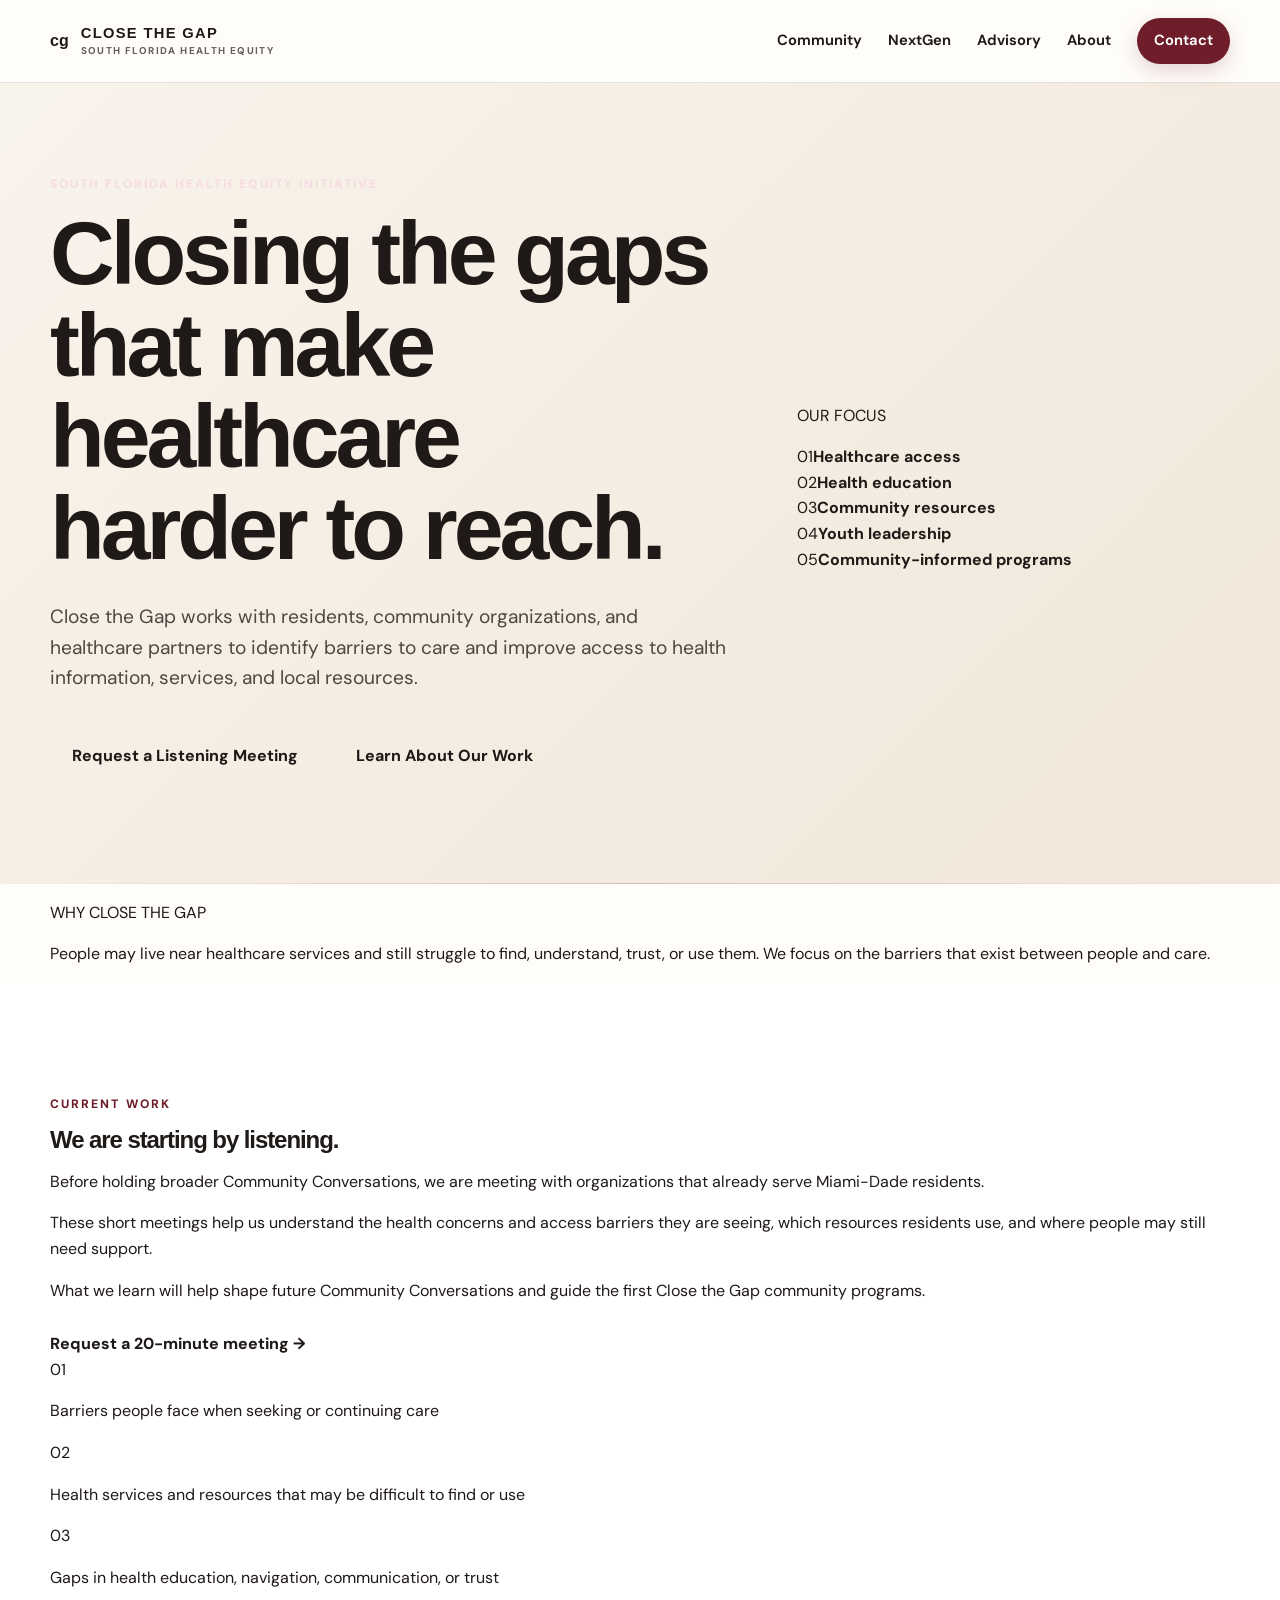
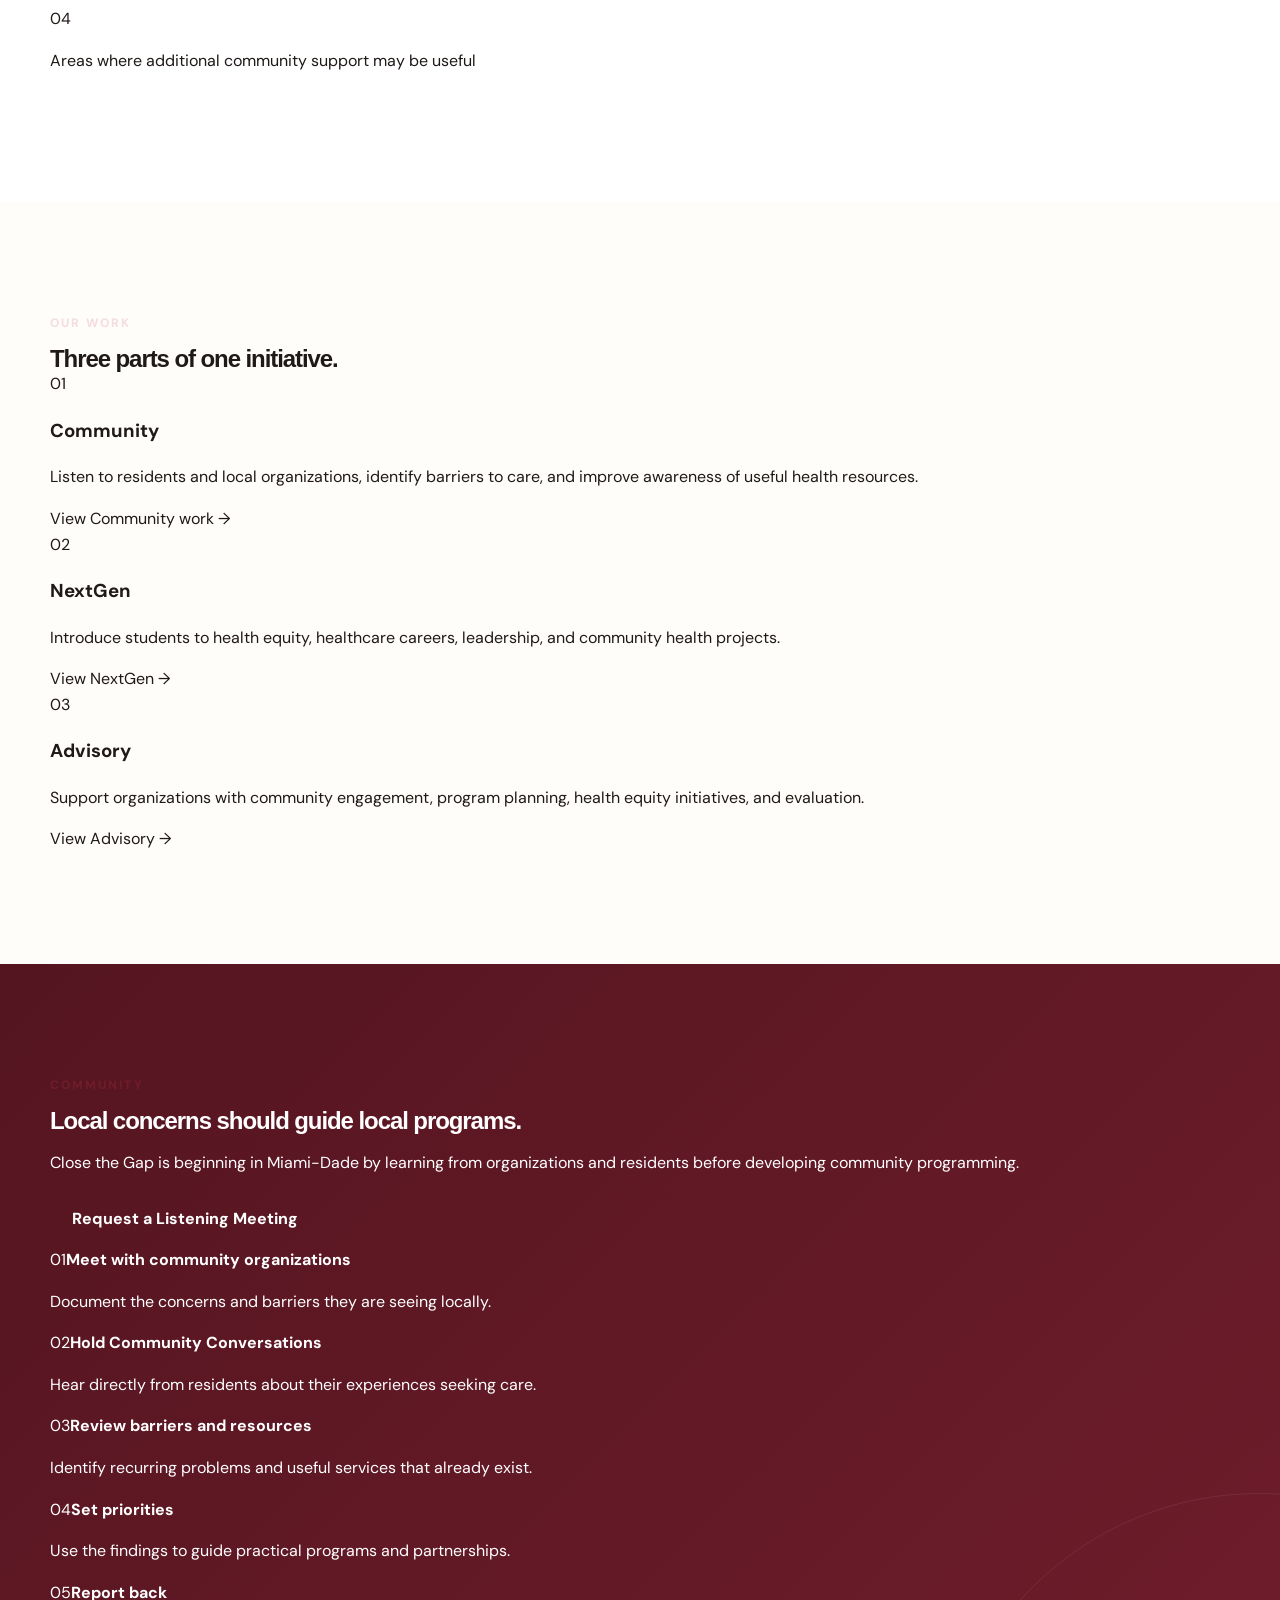
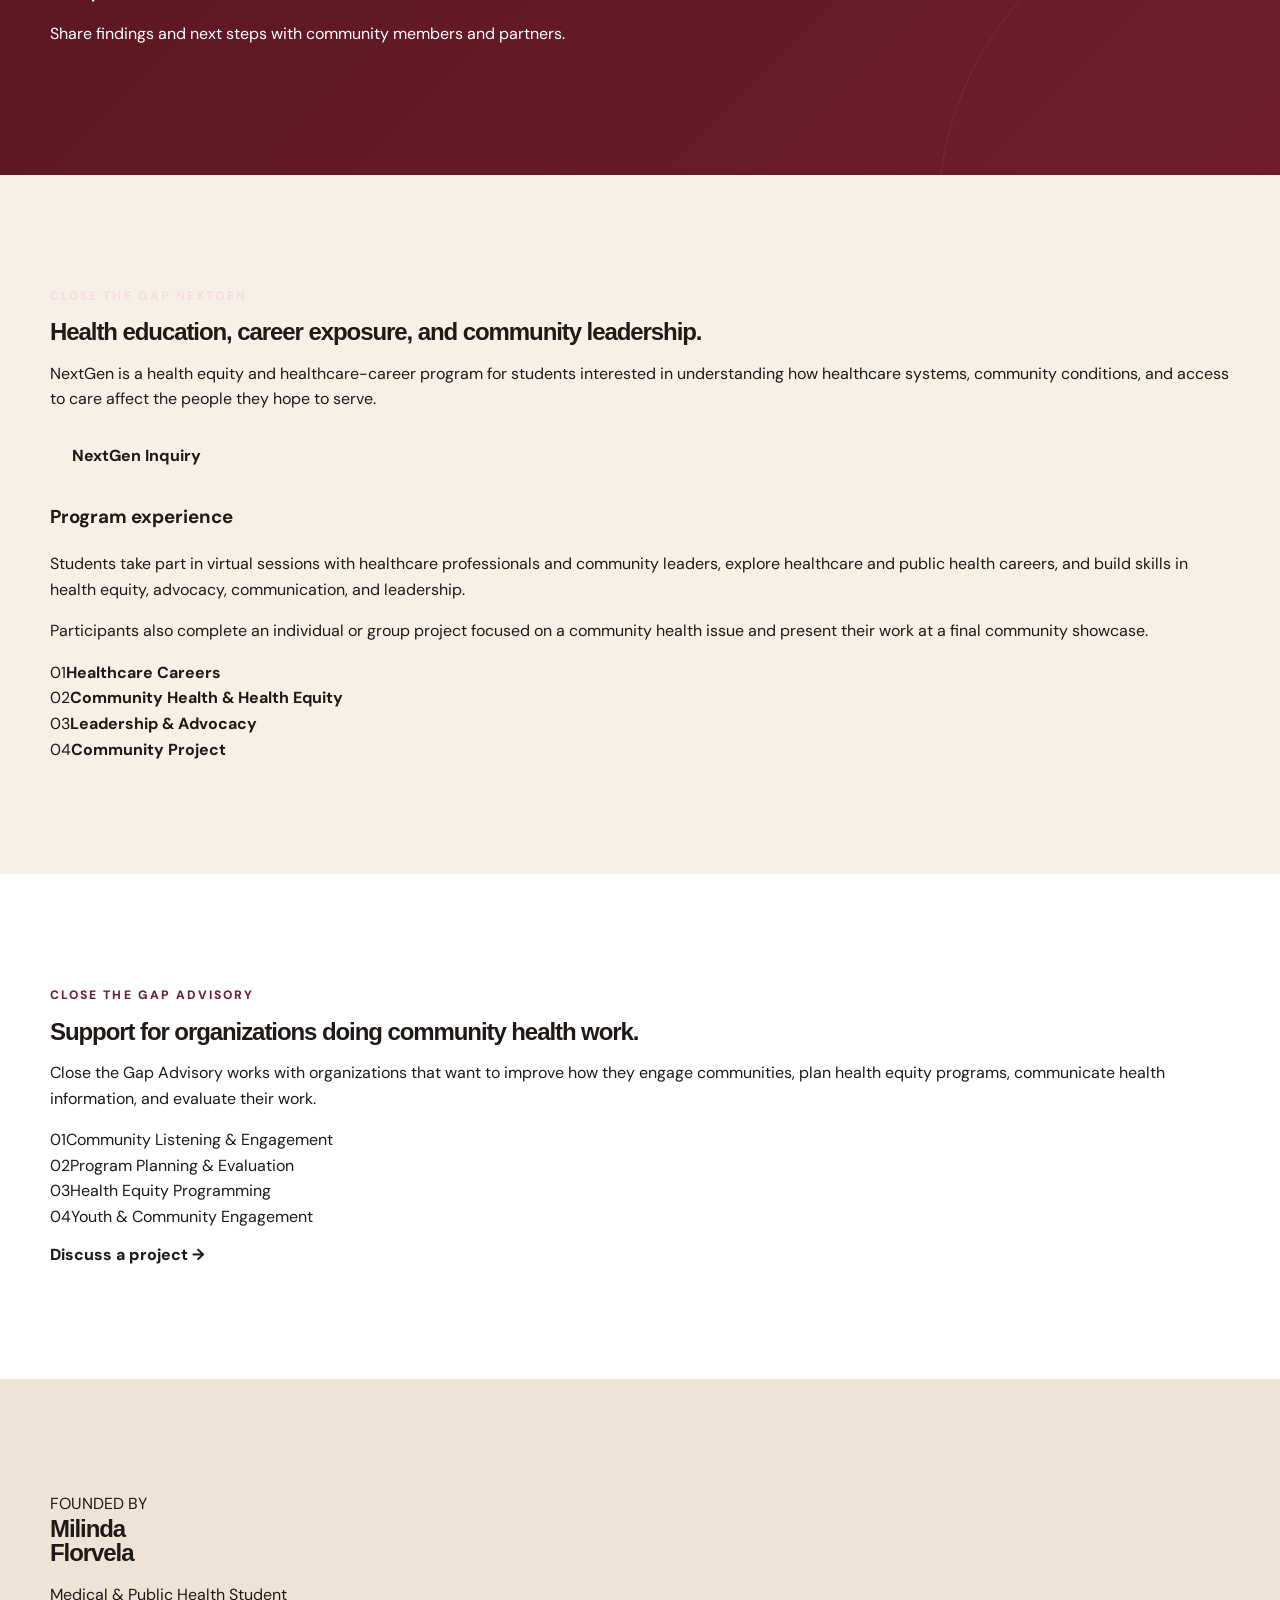
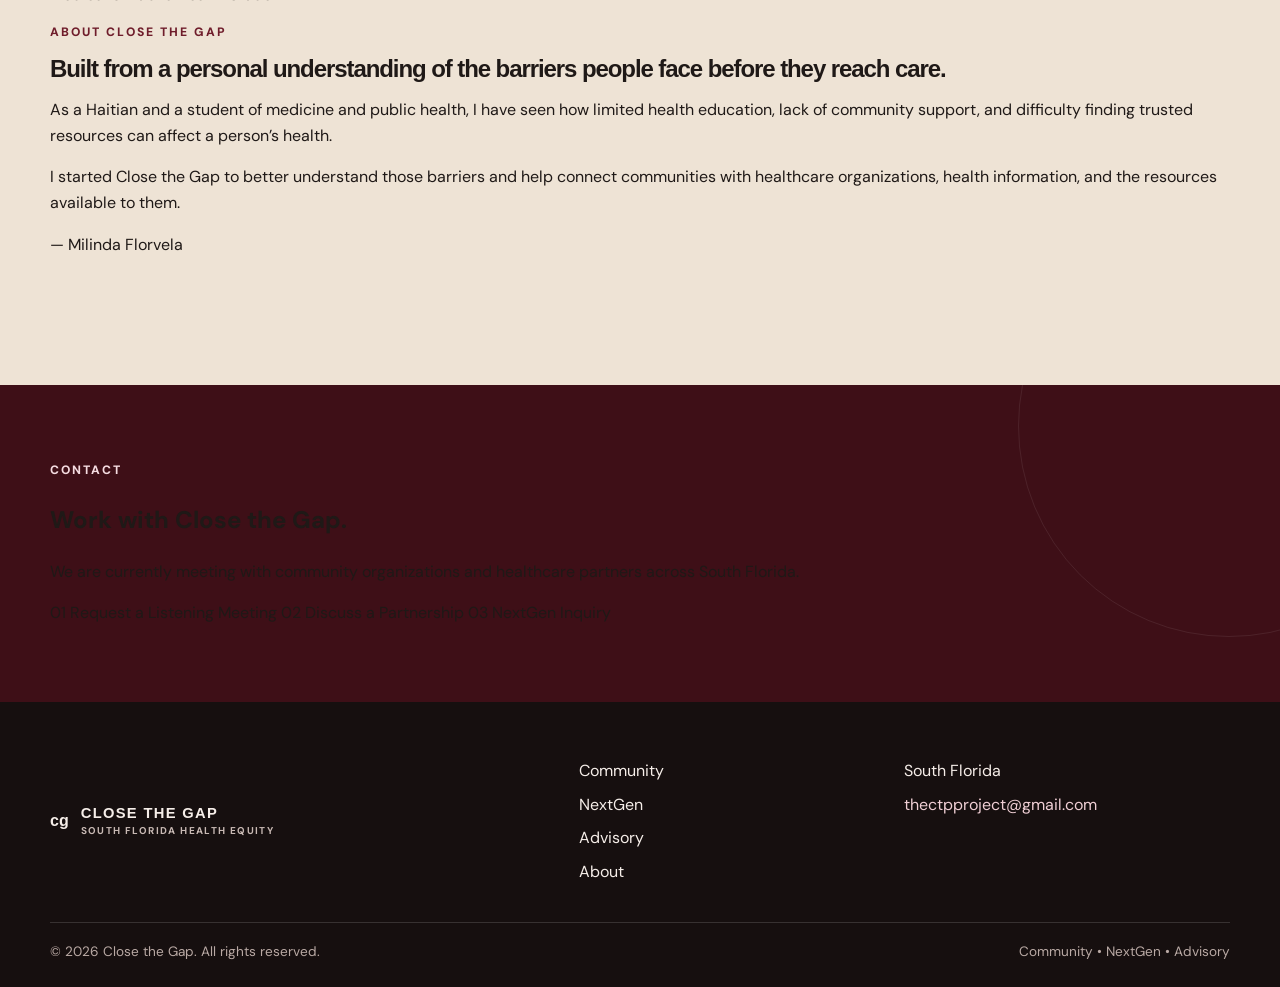
==== commit 8742e930: "Bring site layout closer to original Wix design" ====
--- a/index.html
+++ b/index.html
@@ -7,14 +7,14 @@
   <title>Close the Gap | Community. NextGen. Advisory.</title>
   <link rel="preconnect" href="https://fonts.googleapis.com">
   <link rel="preconnect" href="https://fonts.gstatic.com" crossorigin>
-  <link href="https://fonts.googleapis.com/css2?family=DM+Sans:wght@400;500;600;700&family=Libre+Franklin:wght@600;700;800&display=swap" rel="stylesheet">
+  <link href="https://fonts.googleapis.com/css2?family=DM+Sans:wght@400;500;600;700&family=Playfair+Display:ital,wght@0,600;0,700;1,600&display=swap" rel="stylesheet">
   <link rel="stylesheet" href="styles.css" />
 </head>
 <body>
   <header class="site-header">
     <div class="container nav-wrap">
       <a class="brand" href="#top" aria-label="Close the Gap home">
-        <span class="brand-mark" aria-hidden="true"><span></span></span>
+        <span class="brand-monogram" aria-hidden="true"><span class="mark-c">c</span><span class="mark-g">g</span></span>
         <span class="brand-lockup">
           <span class="brand-text">CLOSE THE GAP</span>
           <span class="brand-subtext">South Florida Health Equity</span>
@@ -29,7 +29,6 @@
         <a href="#community">Community</a>
         <a href="#nextgen">NextGen</a>
         <a href="#advisory">Advisory</a>
-        <a href="#model">Our Work</a>
         <a href="#about">About</a>
         <a class="nav-cta" href="#get-involved">Contact</a>
       </nav>
@@ -38,156 +37,140 @@
 
   <main id="top">
     <section class="hero">
-      <div class="hero-orbit hero-orbit-one" aria-hidden="true"></div>
-      <div class="hero-orbit hero-orbit-two" aria-hidden="true"></div>
       <div class="container hero-grid">
         <div class="hero-copy reveal">
-          <div class="status-pill"><span></span> Starting in Miami-Dade</div>
-          <p class="eyebrow">South Florida Health Equity Initiative</p>
-          <h1>Identifying and closing barriers to <em>care</em>.</h1>
-          <p class="hero-lead">Close the Gap works with residents, community organizations, and healthcare partners to understand where access breaks down and improve connections to health information, services, and local resources.</p>
+          <p class="eyebrow light">South Florida Health Equity Initiative</p>
+          <h1>Closing the gaps that make healthcare harder to reach.</h1>
+          <p class="hero-lead">Close the Gap works with residents, community organizations, and healthcare partners to identify barriers to care and improve access to health information, services, and local resources.</p>
           <div class="hero-actions">
-            <a class="btn btn-primary" href="#listening">Request a Listening Meeting</a>
-            <a class="btn btn-secondary" href="#model">Learn About Our Work</a>
+            <a class="btn btn-cream" href="#listening">Request a Listening Meeting</a>
+            <a class="btn btn-outline" href="#work">Learn About Our Work</a>
           </div>
         </div>
 
-        <div class="hero-card reveal" aria-label="How Close the Gap works">
-          <div class="hero-card-top">
-            <span class="mini-label">HOW WE WORK</span>
-            <span class="accent-line"></span>
+        <aside class="hero-aside reveal" aria-label="Close the Gap focus areas">
+          <p class="aside-label">OUR FOCUS</p>
+          <div class="aside-row"><span>01</span><strong>Healthcare access</strong></div>
+          <div class="aside-row"><span>02</span><strong>Health education</strong></div>
+          <div class="aside-row"><span>03</span><strong>Community resources</strong></div>
+          <div class="aside-row"><span>04</span><strong>Youth leadership</strong></div>
+          <div class="aside-row"><span>05</span><strong>Community-informed programs</strong></div>
+        </aside>
+      </div>
+    </section>
+
+    <section class="statement-band">
+      <div class="container statement-grid reveal">
+        <p class="statement-label">WHY CLOSE THE GAP</p>
+        <p>People may live near healthcare services and still struggle to find, understand, trust, or use them. We focus on the barriers that exist between people and care.</p>
+      </div>
+    </section>
+
+    <section id="listening" class="section listening-section">
+      <div class="container two-column">
+        <div class="section-title reveal">
+          <p class="eyebrow">Current Work</p>
+          <h2>We are starting by listening.</h2>
+        </div>
+        <div class="section-copy reveal">
+          <p class="lead">Before holding broader Community Conversations, we are meeting with organizations that already serve Miami-Dade residents.</p>
+          <p>These short meetings help us understand the health concerns and access barriers they are seeing, which resources residents use, and where people may still need support.</p>
+          <p>What we learn will help shape future Community Conversations and guide the first Close the Gap community programs.</p>
+          <a class="text-link" href="mailto:thectpproject@gmail.com?subject=Stakeholder%20Listening%20Meeting%20-%20Close%20the%20Gap">Request a 20-minute meeting →</a>
+        </div>
+      </div>
+
+      <div class="container listening-topics reveal">
+        <div><span>01</span><p>Barriers people face when seeking or continuing care</p></div>
+        <div><span>02</span><p>Health services and resources that may be difficult to find or use</p></div>
+        <div><span>03</span><p>Gaps in health education, navigation, communication, or trust</p></div>
+        <div><span>04</span><p>Areas where additional community support may be useful</p></div>
+      </div>
+    </section>
+
+    <section id="work" class="section work-section">
+      <div class="container">
+        <div class="work-heading reveal">
+          <p class="eyebrow light">Our Work</p>
+          <h2>Three parts of one initiative.</h2>
+        </div>
+
+        <div class="work-list">
+          <article class="work-row reveal" id="community">
+            <div class="work-number">01</div>
+            <div class="work-name"><h3>Community</h3><p>Listen to residents and local organizations, identify barriers to care, and improve awareness of useful health resources.</p></div>
+            <a href="#community-detail">View Community work →</a>
+          </article>
+          <article class="work-row reveal">
+            <div class="work-number">02</div>
+            <div class="work-name"><h3>NextGen</h3><p>Introduce students to health equity, healthcare careers, leadership, and community health projects.</p></div>
+            <a href="#nextgen">View NextGen →</a>
+          </article>
+          <article class="work-row reveal">
+            <div class="work-number">03</div>
+            <div class="work-name"><h3>Advisory</h3><p>Support organizations with community engagement, program planning, health equity initiatives, and evaluation.</p></div>
+            <a href="#advisory">View Advisory →</a>
+          </article>
+        </div>
+      </div>
+    </section>
+
+    <section id="community-detail" class="section community-section">
+      <div class="container community-layout">
+        <div class="community-intro reveal">
+          <p class="eyebrow">Community</p>
+          <h2>Local concerns should guide local programs.</h2>
+          <p>Close the Gap is beginning in Miami-Dade by learning from organizations and residents before developing community programming.</p>
+          <a class="btn btn-burgundy" href="#listening">Request a Listening Meeting</a>
+        </div>
+
+        <div class="community-steps reveal">
+          <div><span>01</span><strong>Meet with community organizations</strong><p>Document the concerns and barriers they are seeing locally.</p></div>
+          <div><span>02</span><strong>Hold Community Conversations</strong><p>Hear directly from residents about their experiences seeking care.</p></div>
+          <div><span>03</span><strong>Review barriers and resources</strong><p>Identify recurring problems and useful services that already exist.</p></div>
+          <div><span>04</span><strong>Set priorities</strong><p>Use the findings to guide practical programs and partnerships.</p></div>
+          <div><span>05</span><strong>Report back</strong><p>Share findings and next steps with community members and partners.</p></div>
+        </div>
+      </div>
+    </section>
+
+    <section id="nextgen" class="section nextgen-section">
+      <div class="container nextgen-grid">
+        <div class="nextgen-intro reveal">
+          <p class="eyebrow light">Close the Gap NextGen</p>
+          <h2>Health education, career exposure, and community leadership.</h2>
+          <p>NextGen is a health equity and healthcare-career program for students interested in understanding how healthcare systems, community conditions, and access to care affect the people they hope to serve.</p>
+          <a class="btn btn-cream" href="mailto:thectpproject@gmail.com?subject=NextGen%20Interest">NextGen Inquiry</a>
+        </div>
+
+        <div class="nextgen-program reveal">
+          <h3>Program experience</h3>
+          <p>Students take part in virtual sessions with healthcare professionals and community leaders, explore healthcare and public health careers, and build skills in health equity, advocacy, communication, and leadership.</p>
+          <p>Participants also complete an individual or group project focused on a community health issue and present their work at a final community showcase.</p>
+
+          <div class="module-list">
+            <div><span>01</span><strong>Healthcare Careers</strong></div>
+            <div><span>02</span><strong>Community Health & Health Equity</strong></div>
+            <div><span>03</span><strong>Leadership & Advocacy</strong></div>
+            <div><span>04</span><strong>Community Project</strong></div>
           </div>
-          <div class="hero-step"><span>01</span><div><strong>Meet with local organizations</strong><small>Learn what healthcare barriers they see in the communities they serve.</small></div></div>
-          <div class="hero-step"><span>02</span><div><strong>Hear from residents</strong><small>Ask community members about their experiences seeking care and using local resources.</small></div></div>
-          <div class="hero-step"><span>03</span><div><strong>Identify common gaps</strong><small>Compare recurring barriers with the services and resources already available.</small></div></div>
-          <div class="hero-step"><span>04</span><div><strong>Develop next steps</strong><small>Use what we learn to guide programs, partnerships, and resource connections.</small></div></div>
-          <div class="hero-step"><span>05</span><div><strong>Share the findings</strong><small>Report back to community members and partners on what we heard and what comes next.</small></div></div>
-        </div>
-      </div>
-    </section>
-
-    <section class="intro-strip">
-      <div class="container intro-grid reveal">
-        <p>Our approach</p>
-        <p class="intro-statement">We start by learning what is getting in the way of care. We then use that information to guide community programs, partnerships, and access to resources.</p>
-      </div>
-    </section>
-
-    <section id="listening" class="listening-section">
-      <div class="container listening-grid">
-        <div class="listening-intro reveal">
-          <p class="eyebrow">Current Work</p>
-          <h2>We are starting with organizations that already serve the community.</h2>
-          <p>Before holding broader Community Conversations, Close the Gap is meeting with healthcare organizations, community groups, educators, and local leaders in Miami-Dade. These short meetings help us understand the health concerns and access barriers they are seeing firsthand.</p>
-          <p>We are also asking about existing services, where residents have difficulty finding or using resources, and where additional support may be useful.</p>
-          <a class="btn btn-primary" href="mailto:thectpproject@gmail.com?subject=Stakeholder%20Listening%20Meeting%20-%20Close%20the%20Gap">Request a 20-Minute Meeting</a>
-        </div>
-        <div class="listening-questions reveal">
-          <p class="question-label">Topics we discuss</p>
-          <div class="question-card"><span>01</span><p>Common barriers residents face when seeking or continuing healthcare.</p></div>
-          <div class="question-card"><span>02</span><p>Health services and community resources that may be difficult to find or underused.</p></div>
-          <div class="question-card"><span>03</span><p>Gaps in health education, communication, navigation, or trust.</p></div>
-          <div class="question-card"><span>04</span><p>Areas where community organizations believe additional support is needed.</p></div>
-        </div>
-      </div>
-    </section>
-
-    <section id="model" class="section model-section">
-      <div class="container">
-        <div class="section-heading split-heading reveal">
-          <div>
-            <p class="eyebrow">Our Work</p>
-            <h2>Three areas of focus.</h2>
-          </div>
-          <p>Close the Gap combines community engagement, student development, and organizational support under one initiative.</p>
-        </div>
-
-        <div class="three-cards">
-          <article class="pillar-card burgundy-card reveal">
-            <span class="pillar-number">01</span>
-            <h3>Community</h3>
-            <p>We gather input from residents and community-serving organizations, identify recurring barriers to care, and connect people with useful local resources.</p>
-            <a href="#community">Community work <span>→</span></a>
-          </article>
-
-          <article class="pillar-card cream-card reveal">
-            <span class="pillar-number">02</span>
-            <h3>NextGen</h3>
-            <p>Students learn about health equity and healthcare careers, build leadership skills, and complete a community health project.</p>
-            <a href="#nextgen">NextGen program <span>→</span></a>
-          </article>
-
-          <article class="pillar-card dark-card reveal">
-            <span class="pillar-number">03</span>
-            <h3>Advisory</h3>
-            <p>We support organizations with community engagement, program planning, health equity initiatives, and evaluation.</p>
-            <a href="#advisory">Advisory services <span>→</span></a>
-          </article>
-        </div>
-      </div>
-    </section>
-
-    <section id="community" class="section community-section">
-      <div class="container community-grid">
-        <div class="community-copy reveal">
-          <p class="eyebrow light">Community</p>
-          <h2>Starting with local needs.</h2>
-          <p class="section-lead light-copy">Close the Gap is beginning in Miami-Dade by learning from organizations and residents before developing community programming.</p>
-          <p>Our stakeholder meetings focus on barriers to healthcare access, health education, resource awareness, navigation, and other concerns organizations are seeing in the communities they serve.</p>
-          <p>We will use those findings to plan Community Conversations with residents and identify priorities for future programs and partnerships.</p>
-          <a class="text-link light-link" href="#listening">Request a listening meeting →</a>
-        </div>
-
-        <div class="community-process reveal">
-          <div class="process-item"><span>1</span><div><strong>Meet with community organizations</strong><p>Document the concerns and barriers they are seeing locally.</p></div></div>
-          <div class="process-item"><span>2</span><div><strong>Hold Community Conversations</strong><p>Hear directly from residents about their experiences seeking care.</p></div></div>
-          <div class="process-item"><span>3</span><div><strong>Review barriers and resources</strong><p>Identify recurring problems and existing services that may help address them.</p></div></div>
-          <div class="process-item"><span>4</span><div><strong>Set priorities</strong><p>Use the findings to guide practical programs and partnerships.</p></div></div>
-          <div class="process-item"><span>5</span><div><strong>Report back</strong><p>Share findings, recommendations, and next steps with the community.</p></div></div>
-        </div>
-      </div>
-    </section>
-
-    <section id="nextgen" class="section nextgen-section">
-      <div class="container">
-        <div class="section-heading centered-heading reveal">
-          <p class="eyebrow">Close the Gap NextGen</p>
-          <h2>Preparing students for careers and leadership in health.</h2>
-          <p>NextGen is a health equity and healthcare-career program for students interested in learning how health systems, community conditions, and access to care affect the people they hope to serve.</p>
-        </div>
-
-        <div class="nextgen-layout">
-          <div class="nextgen-feature reveal">
-            <span class="program-tag">STUDENT HEALTH EQUITY PROGRAM</span>
-            <h3>Learn from health professionals. Study local health needs. Build a community project.</h3>
-            <p>Students take part in virtual sessions with healthcare professionals and community leaders. The program introduces healthcare and public health careers, health equity, community health, advocacy, and leadership.</p>
-            <p>Participants then apply what they learn through an individual or group project focused on a community health issue. Projects are presented at a final community showcase.</p>
-            <a class="btn btn-primary" href="mailto:thectpproject@gmail.com?subject=NextGen%20Interest">Express Interest in NextGen</a>
-          </div>
-
-          <div class="nextgen-modules">
-            <div class="reveal"><span>01</span><strong>Healthcare Careers</strong><p>Learn about clinical, public health, research, and other careers that contribute to health.</p></div>
-            <div class="reveal"><span>02</span><strong>Community Health & Health Equity</strong><p>Examine how access, environment, education, and other factors affect health.</p></div>
-            <div class="reveal"><span>03</span><strong>Leadership & Advocacy</strong><p>Develop communication, teamwork, presentation, and advocacy skills.</p></div>
-            <div class="reveal"><span>04</span><strong>Community Project</strong><p>Develop and present a project addressing a local health issue.</p></div>
-          </div>
         </div>
       </div>
     </section>
 
     <section id="advisory" class="section advisory-section">
-      <div class="container advisory-grid">
-        <div class="reveal">
+      <div class="container two-column">
+        <div class="section-title reveal">
           <p class="eyebrow">Close the Gap Advisory</p>
-          <h2>Community engagement and program support for health-focused organizations.</h2>
-        </div>
-        <div class="advisory-copy reveal">
-          <p>Close the Gap Advisory works with organizations that want to improve how they engage communities, plan health equity programs, communicate health information, and evaluate their work.</p>
-          <div class="service-list">
-            <div><span>01</span><strong>Community Listening & Engagement</strong></div>
-            <div><span>02</span><strong>Program Planning & Evaluation</strong></div>
-            <div><span>03</span><strong>Health Equity Programming</strong></div>
-            <div><span>04</span><strong>Youth & Community Engagement</strong></div>
+          <h2>Support for organizations doing community health work.</h2>
+        </div>
+        <div class="section-copy reveal">
+          <p class="lead">Close the Gap Advisory works with organizations that want to improve how they engage communities, plan health equity programs, communicate health information, and evaluate their work.</p>
+          <div class="advisory-services">
+            <div><span>01</span>Community Listening & Engagement</div>
+            <div><span>02</span>Program Planning & Evaluation</div>
+            <div><span>03</span>Health Equity Programming</div>
+            <div><span>04</span>Youth & Community Engagement</div>
           </div>
           <a class="text-link" href="#get-involved">Discuss a project →</a>
         </div>
@@ -195,34 +178,34 @@
     </section>
 
     <section id="about" class="section founder-section">
-      <div class="container founder-grid">
-        <div class="founder-visual reveal">
-          <div class="founder-kicker">FOUNDED BY</div>
-          <div class="founder-quote">Milinda Florvela</div>
-          <div class="founder-signoff">Medical and Public Health Student</div>
-        </div>
-
-        <div class="founder-copy reveal">
+      <div class="container founder-layout">
+        <div class="founder-panel reveal">
+          <span class="founder-small">FOUNDED BY</span>
+          <h2>Milinda<br>Florvela</h2>
+          <p>Medical & Public Health Student</p>
+        </div>
+
+        <div class="founder-story reveal">
           <p class="eyebrow">About Close the Gap</p>
-          <h2>Created to address the barriers people face before they reach care.</h2>
-          <p>Milinda Florvela founded Close the Gap while training in medicine and public health. As a Haitian, she has seen how limited health education, lack of community support, and difficulty finding trusted resources can make it harder for individuals and families to seek care.</p>
-          <p>Close the Gap was created to better understand those barriers and build practical connections between communities, healthcare organizations, and the resources available to them.</p>
-          <div class="founder-tags"><span>Health Equity</span><span>Community Engagement</span><span>Youth Development</span></div>
-        </div>
-      </div>
-    </section>
-
-    <section id="get-involved" class="section contact-section">
-      <div class="container contact-card reveal">
+          <h2>Built from a personal understanding of the barriers people face before they reach care.</h2>
+          <p>As a Haitian and a student of medicine and public health, I have seen how limited health education, lack of community support, and difficulty finding trusted resources can affect a person’s health.</p>
+          <p>I started Close the Gap to better understand those barriers and help connect communities with healthcare organizations, health information, and the resources available to them.</p>
+          <p class="founder-signature">— Milinda Florvela</p>
+        </div>
+      </div>
+    </section>
+
+    <section id="get-involved" class="contact-section">
+      <div class="container contact-layout reveal">
         <div>
           <p class="eyebrow light">Contact</p>
           <h2>Work with Close the Gap.</h2>
-          <p>We are currently meeting with community organizations and healthcare partners across South Florida to learn about local health concerns, understand barriers to care, and identify opportunities to work together.</p>
-        </div>
-        <div class="contact-actions">
-          <a class="btn btn-light" href="mailto:thectpproject@gmail.com?subject=Stakeholder%20Listening%20Meeting%20-%20Close%20the%20Gap">Request a Listening Meeting</a>
-          <a class="btn btn-outline-light" href="mailto:thectpproject@gmail.com?subject=Close%20the%20Gap%20Partnership">Discuss a Partnership</a>
-          <a class="contact-mini" href="mailto:thectpproject@gmail.com?subject=Close%20the%20Gap%20NextGen">NextGen inquiry →</a>
+          <p>We are currently meeting with community organizations and healthcare partners across South Florida.</p>
+        </div>
+        <div class="contact-links">
+          <a href="mailto:thectpproject@gmail.com?subject=Stakeholder%20Listening%20Meeting%20-%20Close%20the%20Gap"><span>01</span> Request a Listening Meeting</a>
+          <a href="mailto:thectpproject@gmail.com?subject=Close%20the%20Gap%20Partnership"><span>02</span> Discuss a Partnership</a>
+          <a href="mailto:thectpproject@gmail.com?subject=Close%20the%20Gap%20NextGen"><span>03</span> NextGen Inquiry</a>
         </div>
       </div>
     </section>
@@ -230,18 +213,15 @@
 
   <footer class="site-footer">
     <div class="container footer-grid">
-      <div>
-        <a class="brand footer-brand" href="#top">
-          <span class="brand-mark" aria-hidden="true"><span></span></span>
-          <span class="brand-lockup">
-            <span class="brand-text">CLOSE THE GAP</span>
-            <span class="brand-subtext">South Florida Health Equity</span>
-          </span>
-        </a>
-        <p>Community health, access, and education.</p>
-      </div>
+      <a class="brand footer-brand" href="#top">
+        <span class="brand-monogram" aria-hidden="true"><span class="mark-c">c</span><span class="mark-g">g</span></span>
+        <span class="brand-lockup">
+          <span class="brand-text">CLOSE THE GAP</span>
+          <span class="brand-subtext">South Florida Health Equity</span>
+        </span>
+      </a>
       <div class="footer-links">
-        <a href="#community">Community</a>
+        <a href="#community-detail">Community</a>
         <a href="#nextgen">NextGen</a>
         <a href="#advisory">Advisory</a>
         <a href="#about">About</a>
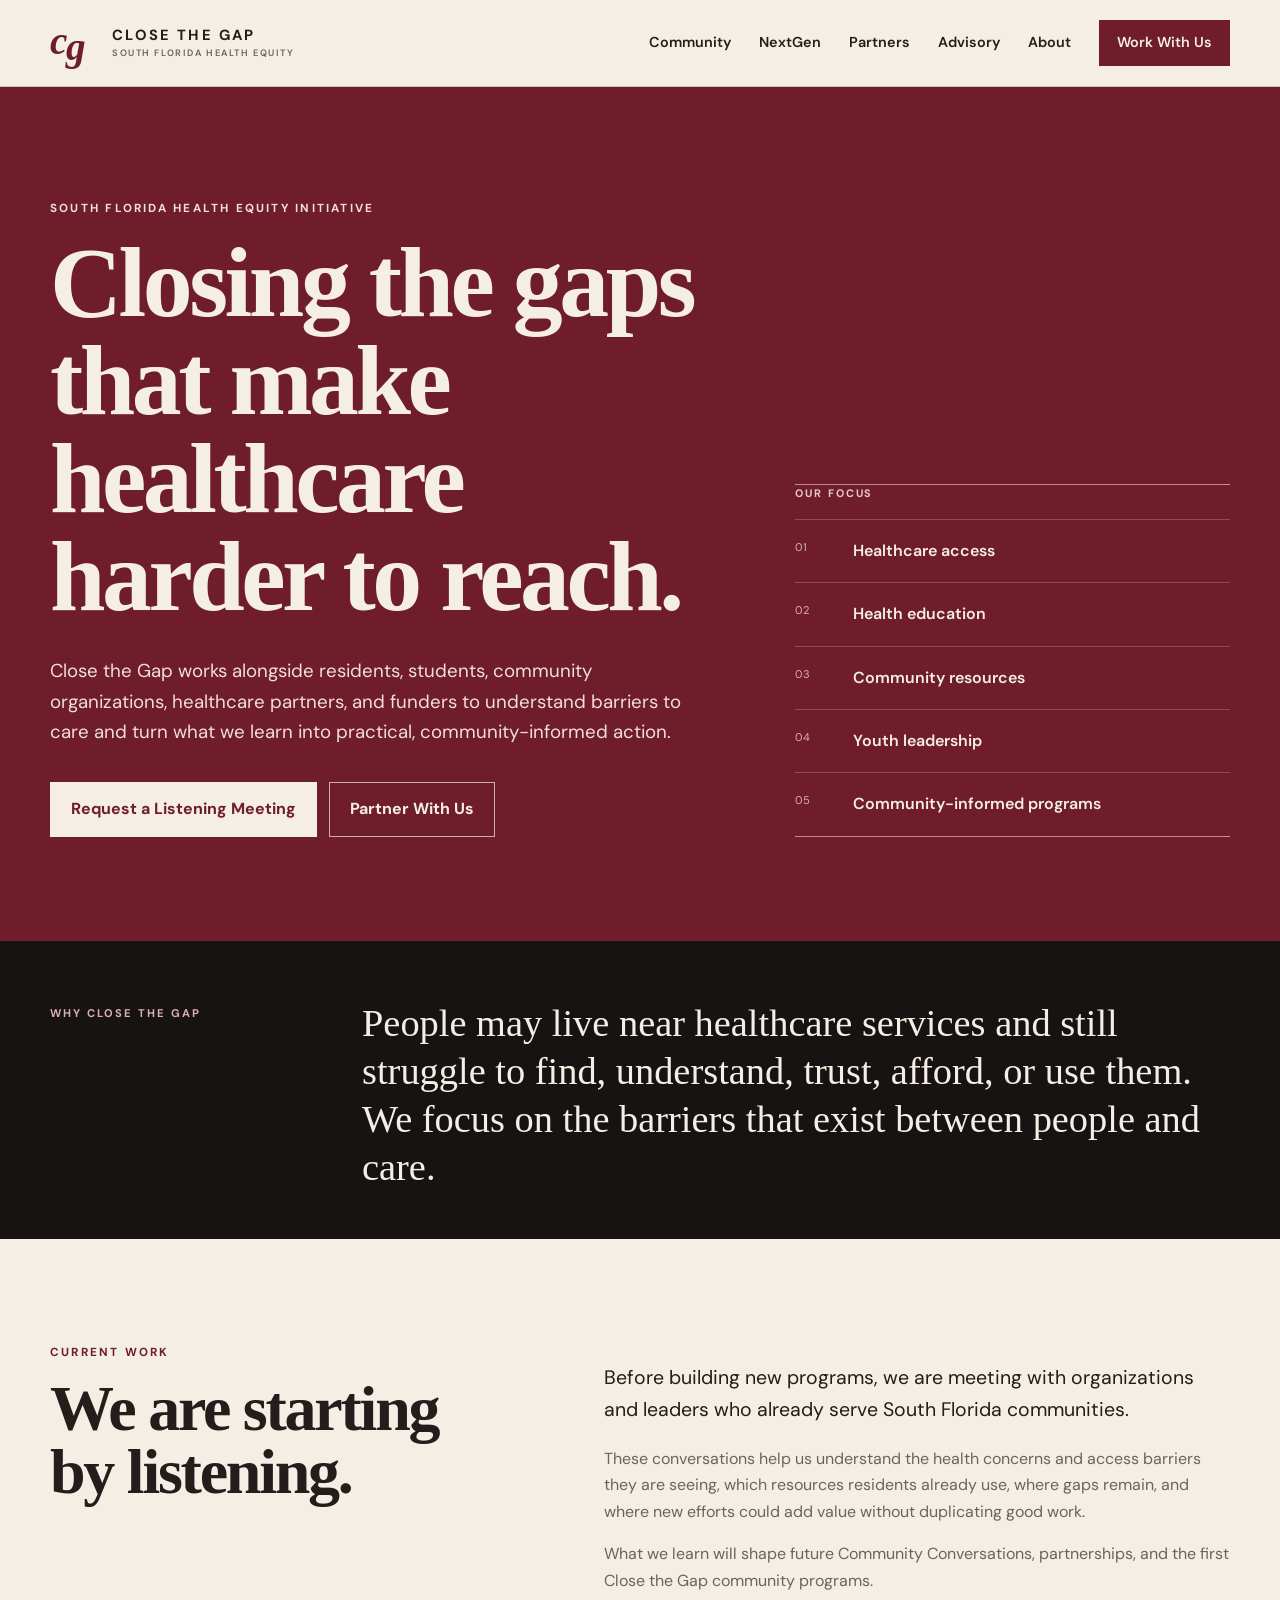
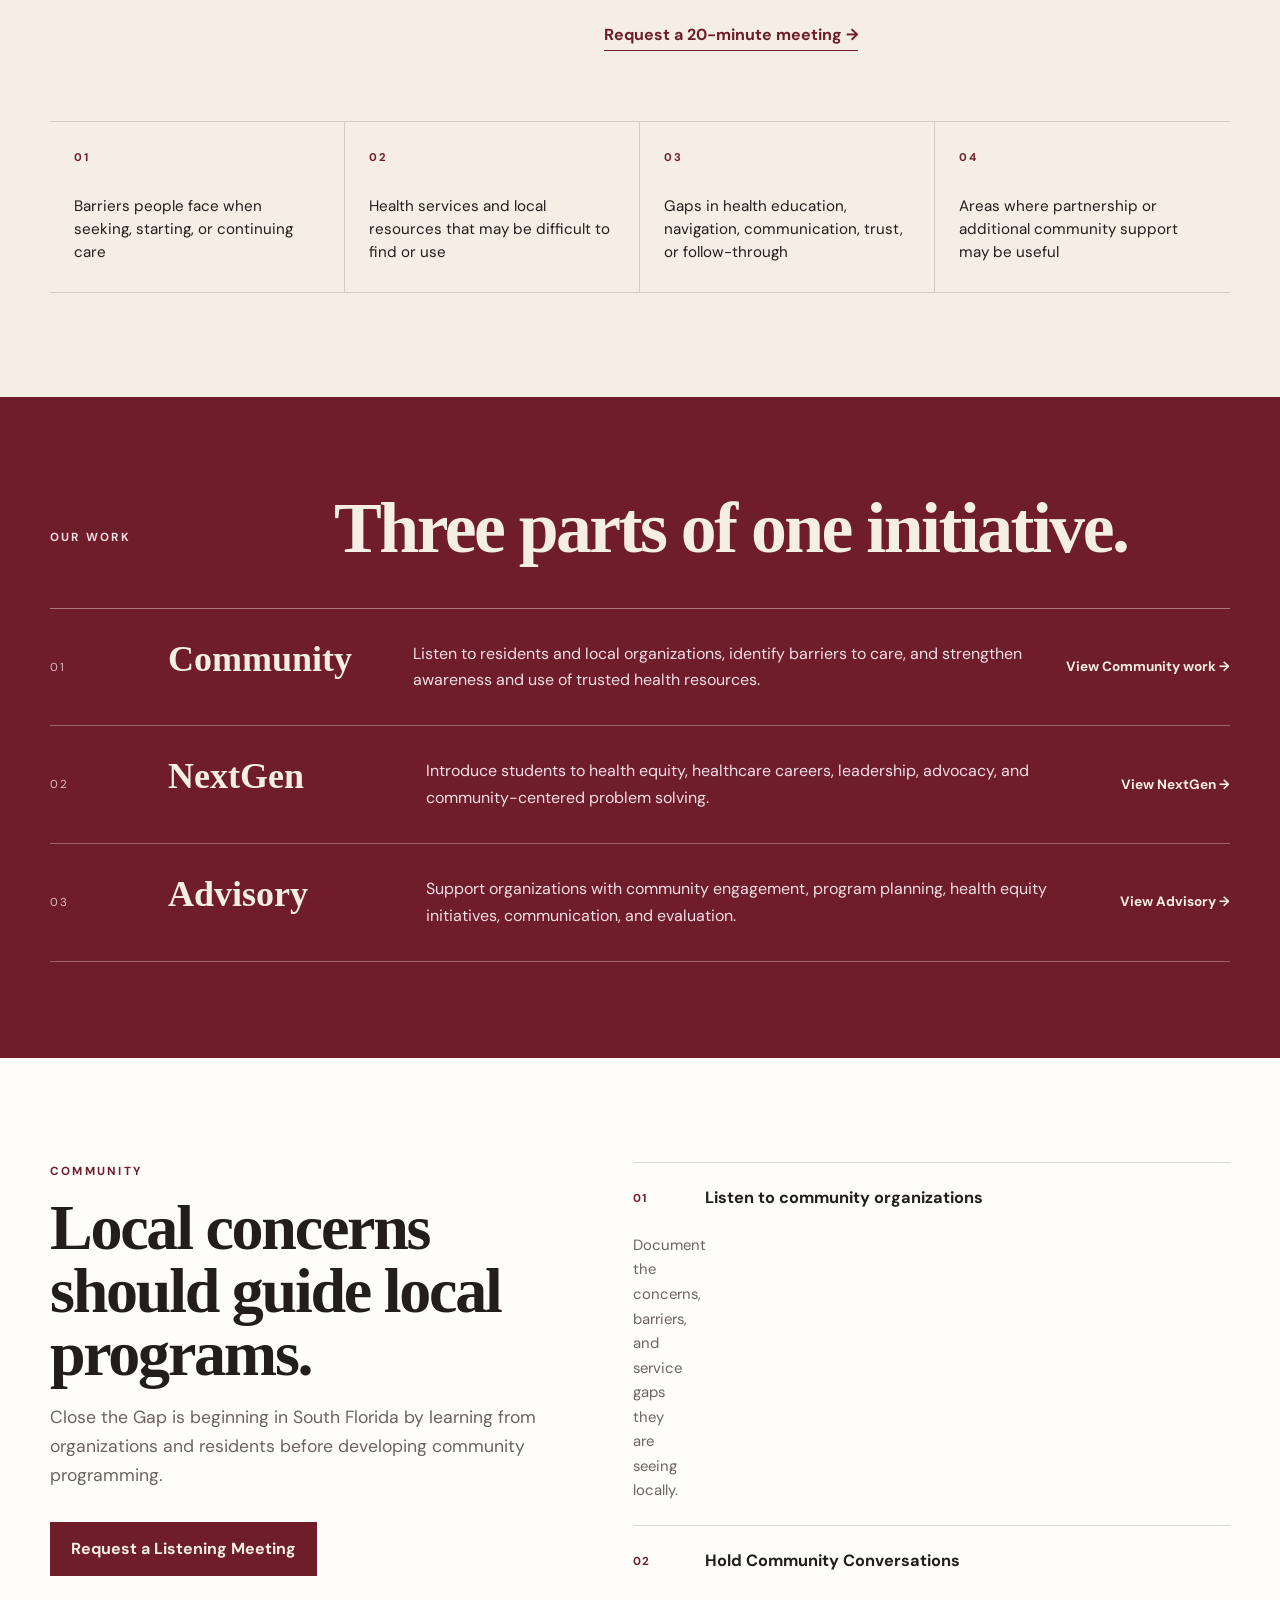
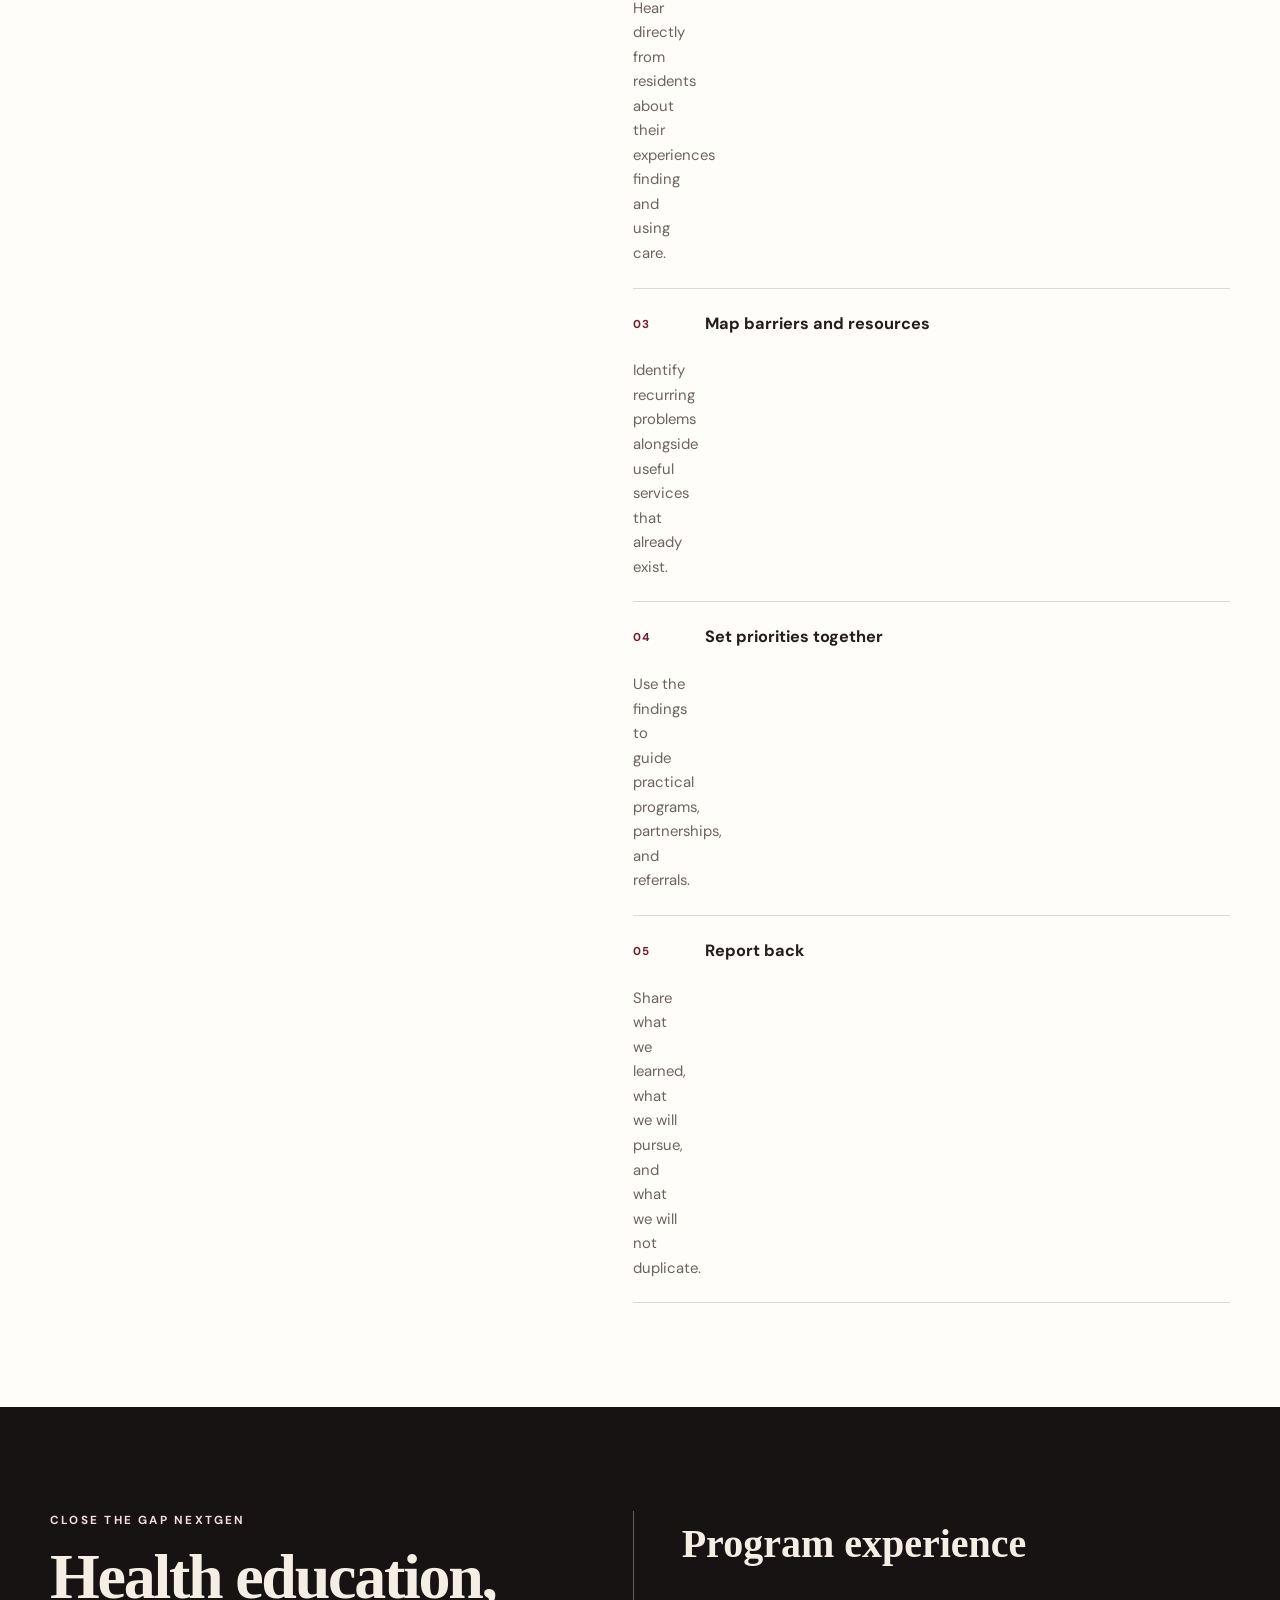
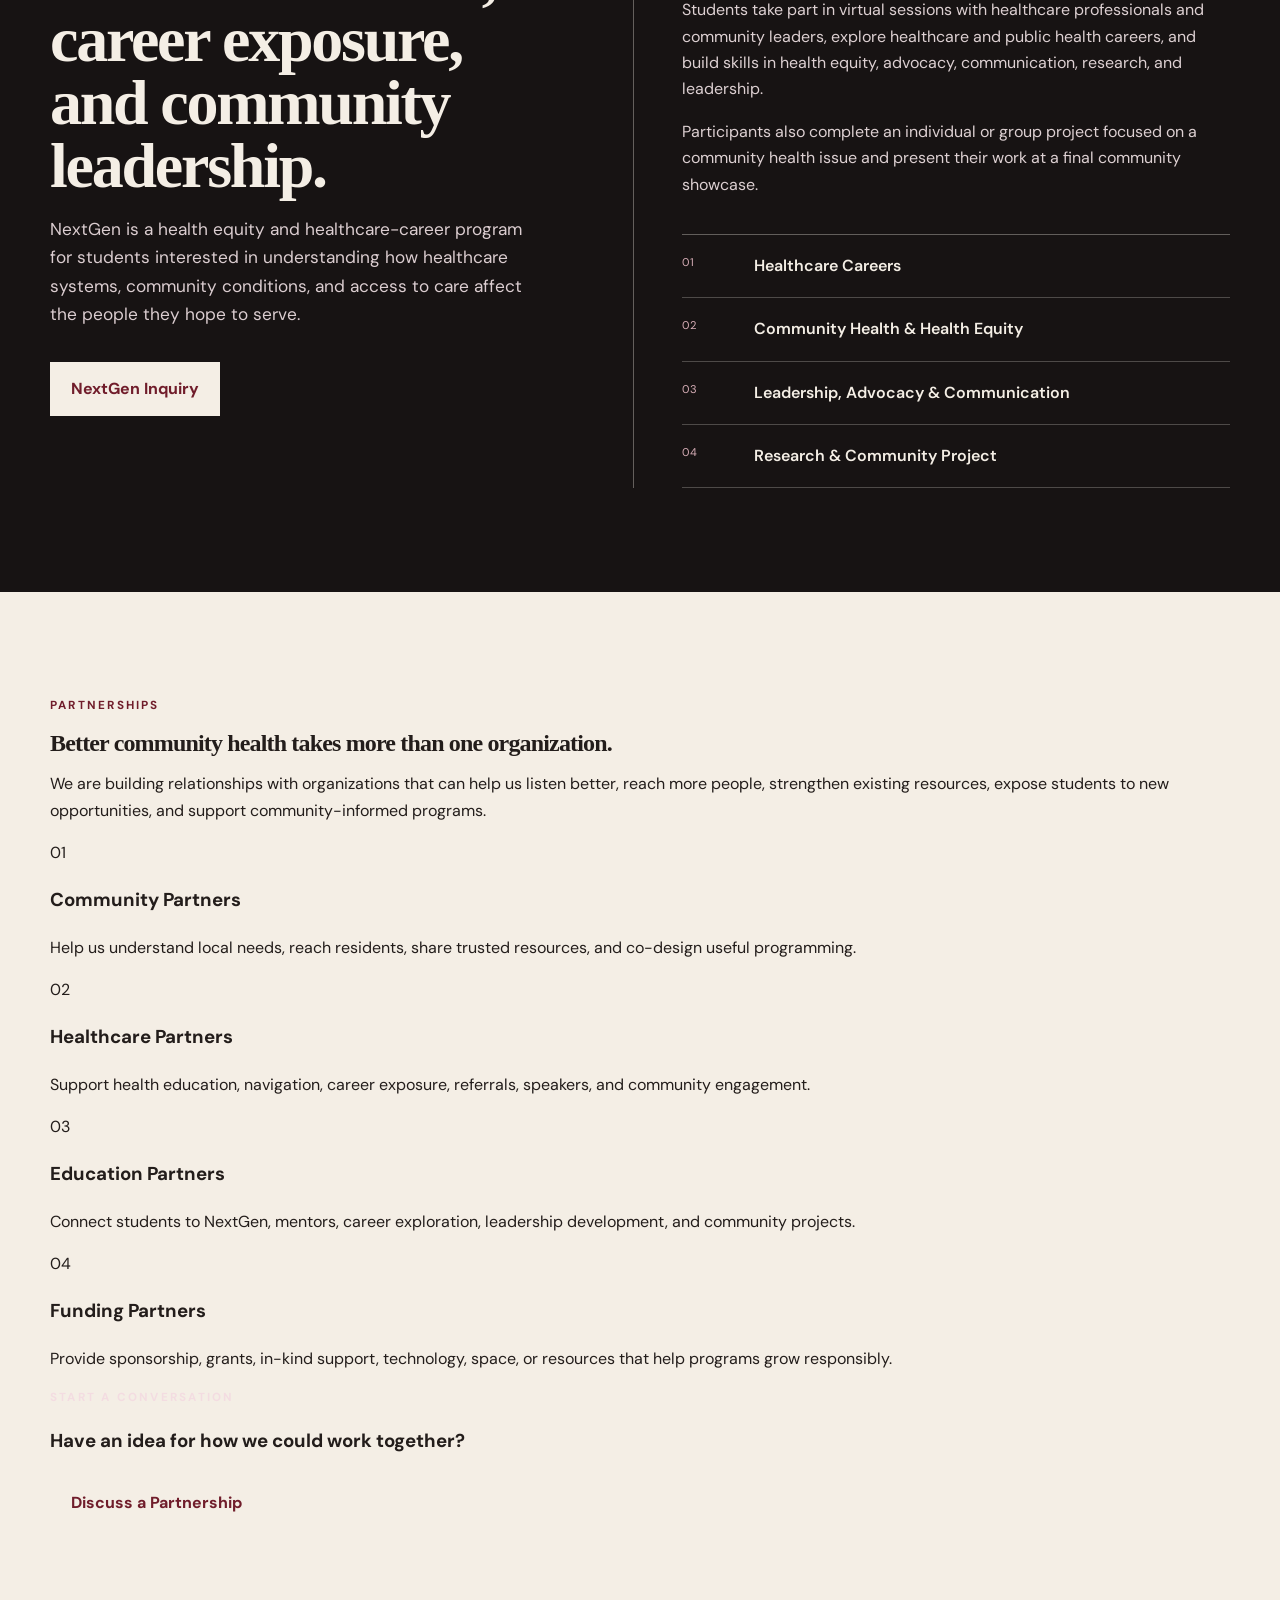
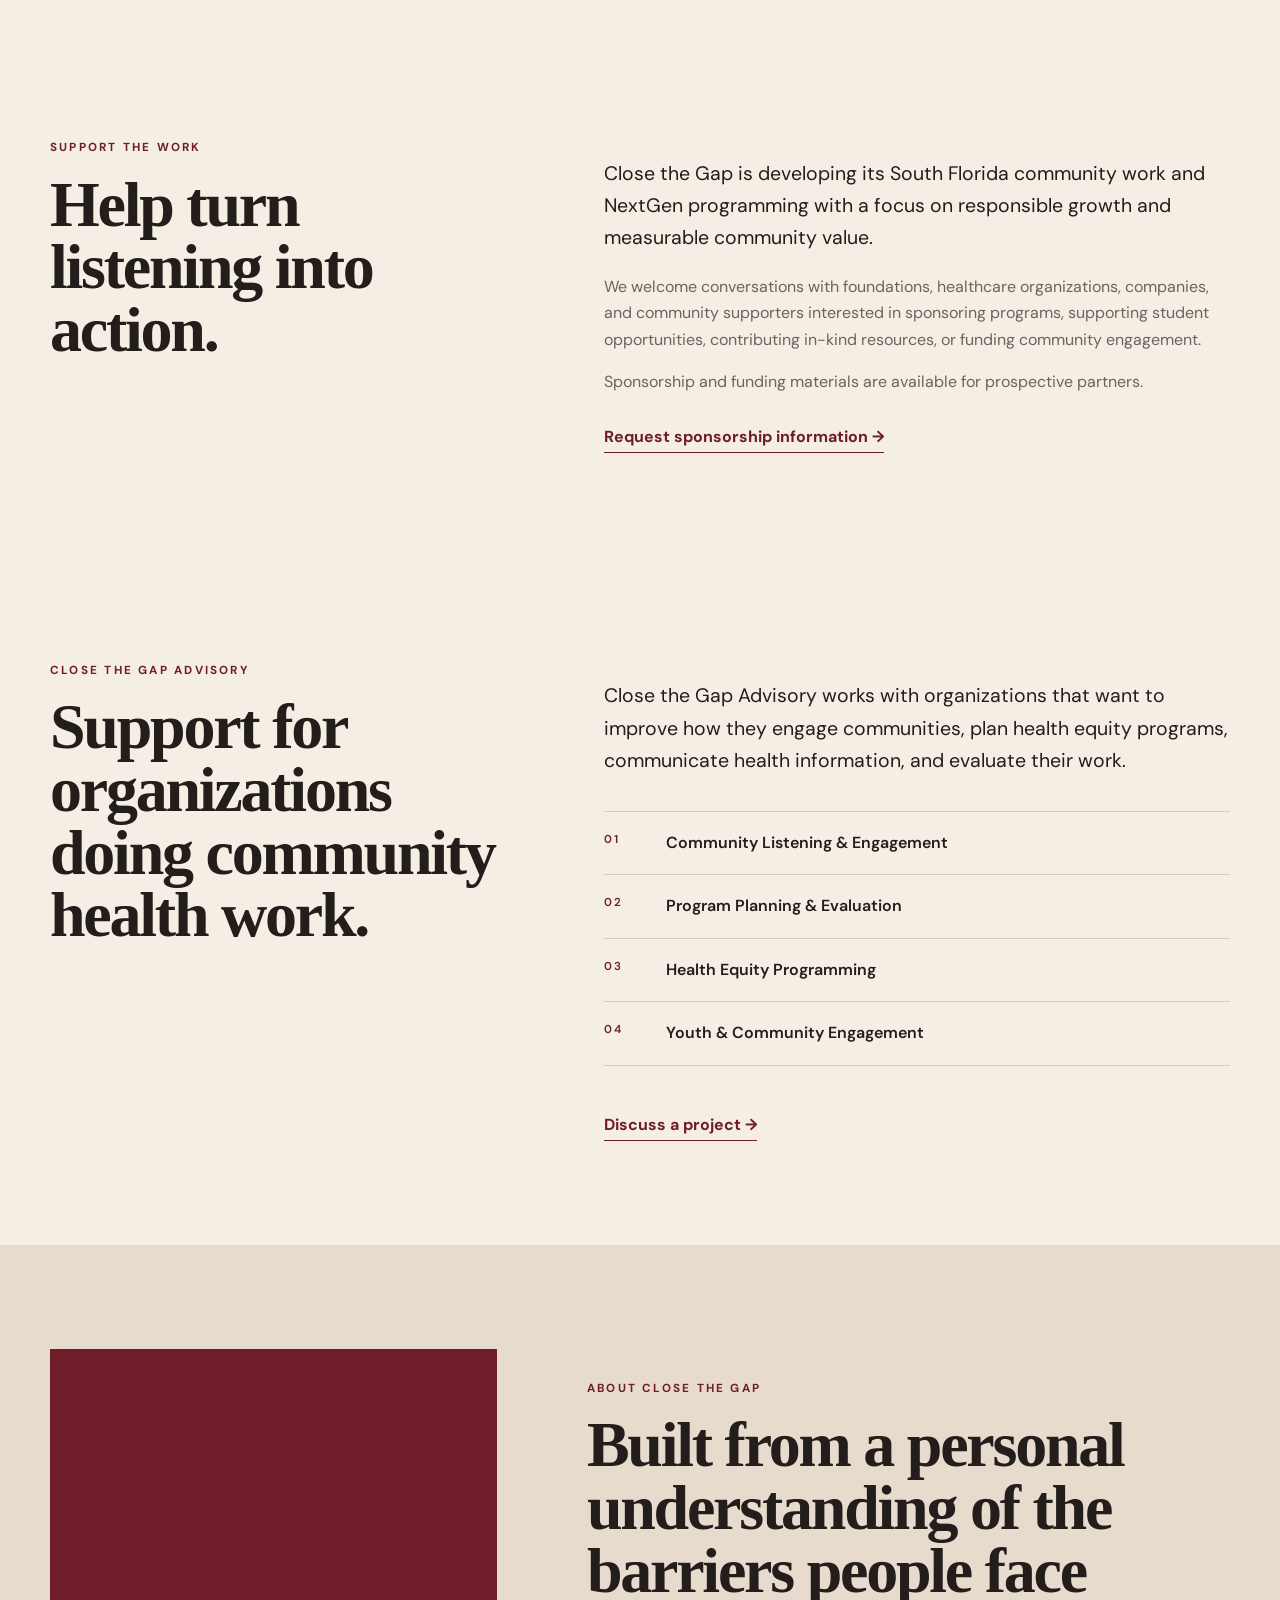
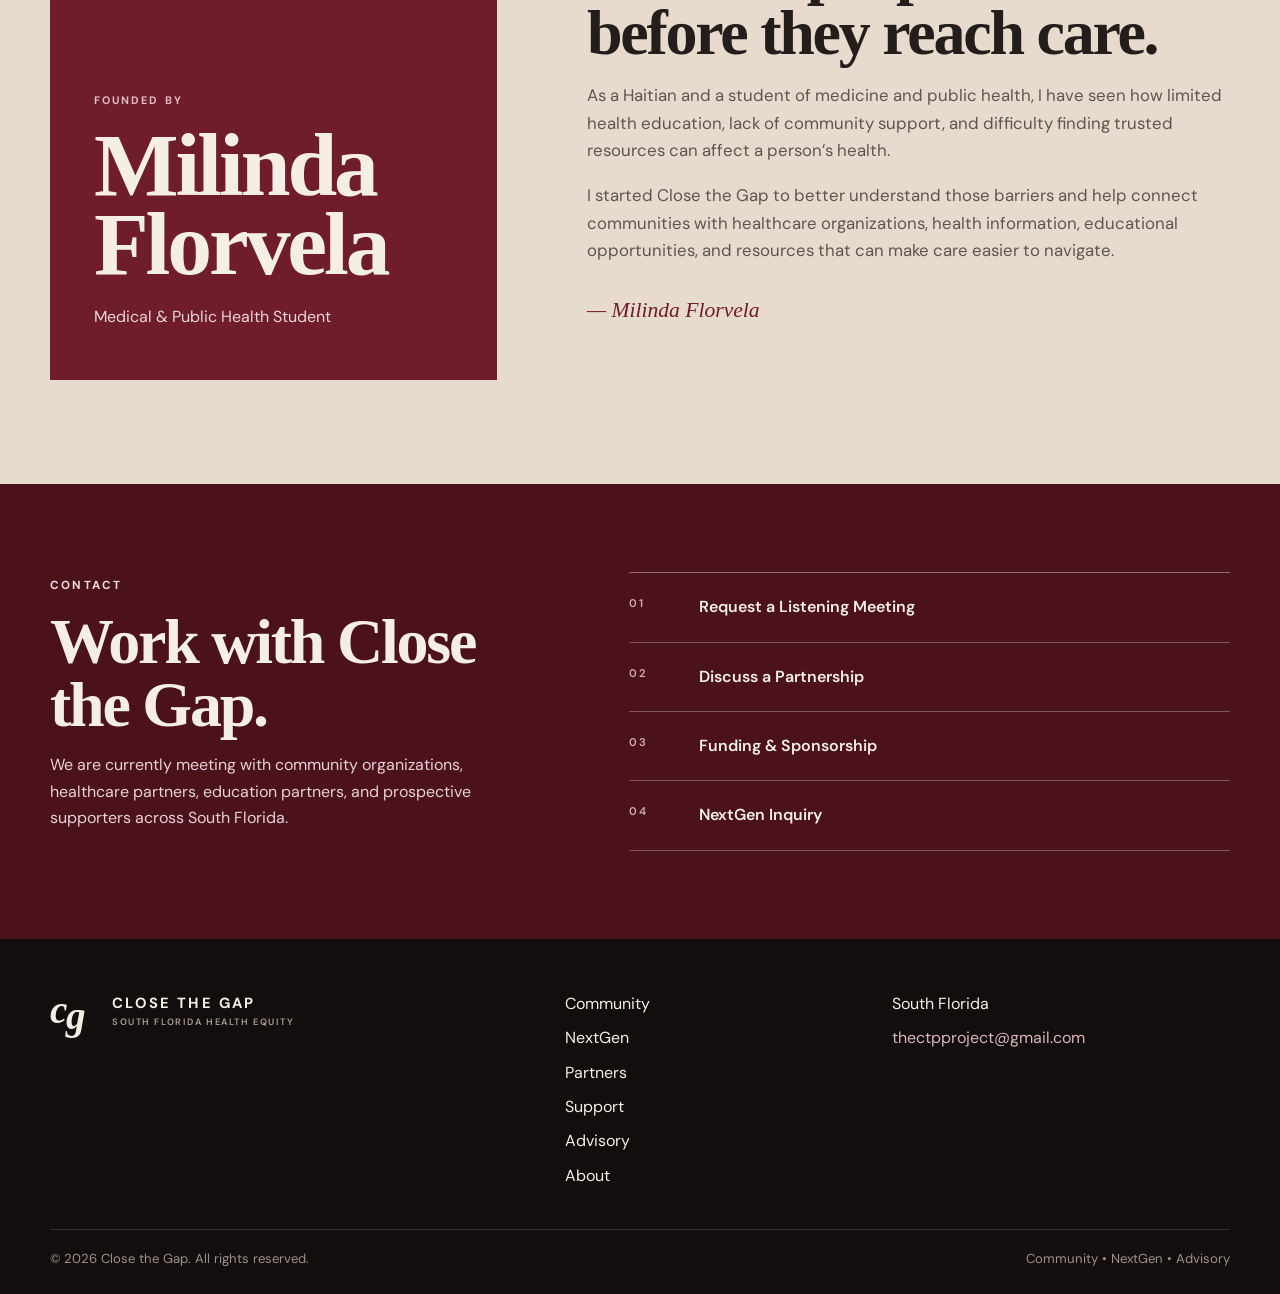
==== commit bdd162e4: "Strengthen partner and funding pathways" ====
--- a/index.html
+++ b/index.html
@@ -3,8 +3,9 @@
 <head>
   <meta charset="UTF-8" />
   <meta name="viewport" content="width=device-width, initial-scale=1.0" />
-  <meta name="description" content="Close the Gap is a South Florida health equity initiative working with communities and healthcare partners to identify barriers to care, improve access to resources, and develop community-based programs." />
-  <title>Close the Gap | Community. NextGen. Advisory.</title>
+  <meta name="description" content="Close the Gap is a South Florida health equity initiative working with communities, students, healthcare organizations, and partners to identify barriers to care, strengthen access to trusted resources, and build community-informed programs." />
+  <meta name="theme-color" content="#701d2b" />
+  <title>Close the Gap | South Florida Health Equity</title>
   <link rel="preconnect" href="https://fonts.googleapis.com">
   <link rel="preconnect" href="https://fonts.gstatic.com" crossorigin>
   <link href="https://fonts.googleapis.com/css2?family=DM+Sans:wght@400;500;600;700&family=Playfair+Display:ital,wght@0,600;0,700;1,600&display=swap" rel="stylesheet">
@@ -28,9 +29,10 @@
       <nav id="main-nav" class="main-nav" aria-label="Main navigation">
         <a href="#community">Community</a>
         <a href="#nextgen">NextGen</a>
+        <a href="#partners">Partners</a>
         <a href="#advisory">Advisory</a>
         <a href="#about">About</a>
-        <a class="nav-cta" href="#get-involved">Contact</a>
+        <a class="nav-cta" href="#get-involved">Work With Us</a>
       </nav>
     </div>
   </header>
@@ -41,10 +43,10 @@
         <div class="hero-copy reveal">
           <p class="eyebrow light">South Florida Health Equity Initiative</p>
           <h1>Closing the gaps that make healthcare harder to reach.</h1>
-          <p class="hero-lead">Close the Gap works with residents, community organizations, and healthcare partners to identify barriers to care and improve access to health information, services, and local resources.</p>
+          <p class="hero-lead">Close the Gap works alongside residents, students, community organizations, healthcare partners, and funders to understand barriers to care and turn what we learn into practical, community-informed action.</p>
           <div class="hero-actions">
             <a class="btn btn-cream" href="#listening">Request a Listening Meeting</a>
-            <a class="btn btn-outline" href="#work">Learn About Our Work</a>
+            <a class="btn btn-outline" href="#partners">Partner With Us</a>
           </div>
         </div>
 
@@ -62,7 +64,7 @@
     <section class="statement-band">
       <div class="container statement-grid reveal">
         <p class="statement-label">WHY CLOSE THE GAP</p>
-        <p>People may live near healthcare services and still struggle to find, understand, trust, or use them. We focus on the barriers that exist between people and care.</p>
+        <p>People may live near healthcare services and still struggle to find, understand, trust, afford, or use them. We focus on the barriers that exist between people and care.</p>
       </div>
     </section>
 
@@ -73,18 +75,18 @@
           <h2>We are starting by listening.</h2>
         </div>
         <div class="section-copy reveal">
-          <p class="lead">Before holding broader Community Conversations, we are meeting with organizations that already serve Miami-Dade residents.</p>
-          <p>These short meetings help us understand the health concerns and access barriers they are seeing, which resources residents use, and where people may still need support.</p>
-          <p>What we learn will help shape future Community Conversations and guide the first Close the Gap community programs.</p>
+          <p class="lead">Before building new programs, we are meeting with organizations and leaders who already serve South Florida communities.</p>
+          <p>These conversations help us understand the health concerns and access barriers they are seeing, which resources residents already use, where gaps remain, and where new efforts could add value without duplicating good work.</p>
+          <p>What we learn will shape future Community Conversations, partnerships, and the first Close the Gap community programs.</p>
           <a class="text-link" href="mailto:thectpproject@gmail.com?subject=Stakeholder%20Listening%20Meeting%20-%20Close%20the%20Gap">Request a 20-minute meeting →</a>
         </div>
       </div>
 
       <div class="container listening-topics reveal">
-        <div><span>01</span><p>Barriers people face when seeking or continuing care</p></div>
-        <div><span>02</span><p>Health services and resources that may be difficult to find or use</p></div>
-        <div><span>03</span><p>Gaps in health education, navigation, communication, or trust</p></div>
-        <div><span>04</span><p>Areas where additional community support may be useful</p></div>
+        <div><span>01</span><p>Barriers people face when seeking, starting, or continuing care</p></div>
+        <div><span>02</span><p>Health services and local resources that may be difficult to find or use</p></div>
+        <div><span>03</span><p>Gaps in health education, navigation, communication, trust, or follow-through</p></div>
+        <div><span>04</span><p>Areas where partnership or additional community support may be useful</p></div>
       </div>
     </section>
 
@@ -98,17 +100,17 @@
         <div class="work-list">
           <article class="work-row reveal" id="community">
             <div class="work-number">01</div>
-            <div class="work-name"><h3>Community</h3><p>Listen to residents and local organizations, identify barriers to care, and improve awareness of useful health resources.</p></div>
+            <div class="work-name"><h3>Community</h3><p>Listen to residents and local organizations, identify barriers to care, and strengthen awareness and use of trusted health resources.</p></div>
             <a href="#community-detail">View Community work →</a>
           </article>
           <article class="work-row reveal">
             <div class="work-number">02</div>
-            <div class="work-name"><h3>NextGen</h3><p>Introduce students to health equity, healthcare careers, leadership, and community health projects.</p></div>
+            <div class="work-name"><h3>NextGen</h3><p>Introduce students to health equity, healthcare careers, leadership, advocacy, and community-centered problem solving.</p></div>
             <a href="#nextgen">View NextGen →</a>
           </article>
           <article class="work-row reveal">
             <div class="work-number">03</div>
-            <div class="work-name"><h3>Advisory</h3><p>Support organizations with community engagement, program planning, health equity initiatives, and evaluation.</p></div>
+            <div class="work-name"><h3>Advisory</h3><p>Support organizations with community engagement, program planning, health equity initiatives, communication, and evaluation.</p></div>
             <a href="#advisory">View Advisory →</a>
           </article>
         </div>
@@ -120,16 +122,16 @@
         <div class="community-intro reveal">
           <p class="eyebrow">Community</p>
           <h2>Local concerns should guide local programs.</h2>
-          <p>Close the Gap is beginning in Miami-Dade by learning from organizations and residents before developing community programming.</p>
+          <p>Close the Gap is beginning in South Florida by learning from organizations and residents before developing community programming.</p>
           <a class="btn btn-burgundy" href="#listening">Request a Listening Meeting</a>
         </div>
 
         <div class="community-steps reveal">
-          <div><span>01</span><strong>Meet with community organizations</strong><p>Document the concerns and barriers they are seeing locally.</p></div>
-          <div><span>02</span><strong>Hold Community Conversations</strong><p>Hear directly from residents about their experiences seeking care.</p></div>
-          <div><span>03</span><strong>Review barriers and resources</strong><p>Identify recurring problems and useful services that already exist.</p></div>
-          <div><span>04</span><strong>Set priorities</strong><p>Use the findings to guide practical programs and partnerships.</p></div>
-          <div><span>05</span><strong>Report back</strong><p>Share findings and next steps with community members and partners.</p></div>
+          <div><span>01</span><strong>Listen to community organizations</strong><p>Document the concerns, barriers, and service gaps they are seeing locally.</p></div>
+          <div><span>02</span><strong>Hold Community Conversations</strong><p>Hear directly from residents about their experiences finding and using care.</p></div>
+          <div><span>03</span><strong>Map barriers and resources</strong><p>Identify recurring problems alongside useful services that already exist.</p></div>
+          <div><span>04</span><strong>Set priorities together</strong><p>Use the findings to guide practical programs, partnerships, and referrals.</p></div>
+          <div><span>05</span><strong>Report back</strong><p>Share what we learned, what we will pursue, and what we will not duplicate.</p></div>
         </div>
       </div>
     </section>
@@ -145,15 +147,71 @@
 
         <div class="nextgen-program reveal">
           <h3>Program experience</h3>
-          <p>Students take part in virtual sessions with healthcare professionals and community leaders, explore healthcare and public health careers, and build skills in health equity, advocacy, communication, and leadership.</p>
+          <p>Students take part in virtual sessions with healthcare professionals and community leaders, explore healthcare and public health careers, and build skills in health equity, advocacy, communication, research, and leadership.</p>
           <p>Participants also complete an individual or group project focused on a community health issue and present their work at a final community showcase.</p>
 
           <div class="module-list">
             <div><span>01</span><strong>Healthcare Careers</strong></div>
             <div><span>02</span><strong>Community Health & Health Equity</strong></div>
-            <div><span>03</span><strong>Leadership & Advocacy</strong></div>
-            <div><span>04</span><strong>Community Project</strong></div>
+            <div><span>03</span><strong>Leadership, Advocacy & Communication</strong></div>
+            <div><span>04</span><strong>Research & Community Project</strong></div>
           </div>
+        </div>
+      </div>
+    </section>
+
+    <section id="partners" class="section partners-section">
+      <div class="container partners-heading reveal">
+        <div>
+          <p class="eyebrow">Partnerships</p>
+          <h2>Better community health takes more than one organization.</h2>
+        </div>
+        <p>We are building relationships with organizations that can help us listen better, reach more people, strengthen existing resources, expose students to new opportunities, and support community-informed programs.</p>
+      </div>
+
+      <div class="container partner-grid reveal">
+        <article>
+          <span>01</span>
+          <h3>Community Partners</h3>
+          <p>Help us understand local needs, reach residents, share trusted resources, and co-design useful programming.</p>
+        </article>
+        <article>
+          <span>02</span>
+          <h3>Healthcare Partners</h3>
+          <p>Support health education, navigation, career exposure, referrals, speakers, and community engagement.</p>
+        </article>
+        <article>
+          <span>03</span>
+          <h3>Education Partners</h3>
+          <p>Connect students to NextGen, mentors, career exploration, leadership development, and community projects.</p>
+        </article>
+        <article>
+          <span>04</span>
+          <h3>Funding Partners</h3>
+          <p>Provide sponsorship, grants, in-kind support, technology, space, or resources that help programs grow responsibly.</p>
+        </article>
+      </div>
+
+      <div class="container partner-cta reveal">
+        <div>
+          <p class="eyebrow light">Start a Conversation</p>
+          <h3>Have an idea for how we could work together?</h3>
+        </div>
+        <a class="btn btn-cream" href="mailto:thectpproject@gmail.com?subject=Close%20the%20Gap%20Partnership">Discuss a Partnership</a>
+      </div>
+    </section>
+
+    <section id="support" class="section support-section">
+      <div class="container two-column">
+        <div class="section-title reveal">
+          <p class="eyebrow">Support the Work</p>
+          <h2>Help turn listening into action.</h2>
+        </div>
+        <div class="section-copy reveal">
+          <p class="lead">Close the Gap is developing its South Florida community work and NextGen programming with a focus on responsible growth and measurable community value.</p>
+          <p>We welcome conversations with foundations, healthcare organizations, companies, and community supporters interested in sponsoring programs, supporting student opportunities, contributing in-kind resources, or funding community engagement.</p>
+          <p class="support-note">Sponsorship and funding materials are available for prospective partners.</p>
+          <a class="text-link" href="mailto:thectpproject@gmail.com?subject=Close%20the%20Gap%20Funding%20or%20Sponsorship">Request sponsorship information →</a>
         </div>
       </div>
     </section>
@@ -189,7 +247,7 @@
           <p class="eyebrow">About Close the Gap</p>
           <h2>Built from a personal understanding of the barriers people face before they reach care.</h2>
           <p>As a Haitian and a student of medicine and public health, I have seen how limited health education, lack of community support, and difficulty finding trusted resources can affect a person’s health.</p>
-          <p>I started Close the Gap to better understand those barriers and help connect communities with healthcare organizations, health information, and the resources available to them.</p>
+          <p>I started Close the Gap to better understand those barriers and help connect communities with healthcare organizations, health information, educational opportunities, and resources that can make care easier to navigate.</p>
           <p class="founder-signature">— Milinda Florvela</p>
         </div>
       </div>
@@ -200,12 +258,13 @@
         <div>
           <p class="eyebrow light">Contact</p>
           <h2>Work with Close the Gap.</h2>
-          <p>We are currently meeting with community organizations and healthcare partners across South Florida.</p>
+          <p>We are currently meeting with community organizations, healthcare partners, education partners, and prospective supporters across South Florida.</p>
         </div>
         <div class="contact-links">
           <a href="mailto:thectpproject@gmail.com?subject=Stakeholder%20Listening%20Meeting%20-%20Close%20the%20Gap"><span>01</span> Request a Listening Meeting</a>
           <a href="mailto:thectpproject@gmail.com?subject=Close%20the%20Gap%20Partnership"><span>02</span> Discuss a Partnership</a>
-          <a href="mailto:thectpproject@gmail.com?subject=Close%20the%20Gap%20NextGen"><span>03</span> NextGen Inquiry</a>
+          <a href="mailto:thectpproject@gmail.com?subject=Close%20the%20Gap%20Funding%20or%20Sponsorship"><span>03</span> Funding & Sponsorship</a>
+          <a href="mailto:thectpproject@gmail.com?subject=Close%20the%20Gap%20NextGen"><span>04</span> NextGen Inquiry</a>
         </div>
       </div>
     </section>
@@ -223,6 +282,8 @@
       <div class="footer-links">
         <a href="#community-detail">Community</a>
         <a href="#nextgen">NextGen</a>
+        <a href="#partners">Partners</a>
+        <a href="#support">Support</a>
         <a href="#advisory">Advisory</a>
         <a href="#about">About</a>
       </div>
--- a/styles.css
+++ b/styles.css
@@ -1,222 +1,185 @@
 :root{
-  --burgundy:#6f1d2b;
-  --burgundy-deep:#541520;
-  --burgundy-dark:#3e0f17;
-  --cream:#f6f0e7;
-  --cream-2:#eee3d5;
-  --cream-3:#e6d7c5;
-  --ink:#1f1917;
-  --muted:#675d57;
-  --white:#fffdf9;
-  --line:rgba(31,25,23,.12);
-  --shadow:0 24px 70px rgba(69,31,27,.10);
+  --burgundy:#701d2b;
+  --burgundy-deep:#4c121c;
+  --cream:#f4eee5;
+  --cream-dark:#e7dbcd;
+  --black:#171313;
+  --ink:#231d1b;
+  --muted:#6d635e;
+  --white:#fffdfa;
+  --line:rgba(35,29,27,.16);
   --max:1180px;
 }
 *{box-sizing:border-box}
 html{scroll-behavior:smooth}
-body{margin:0;font-family:'DM Sans',sans-serif;color:var(--ink);background:var(--white);line-height:1.6;overflow-x:hidden}
+body{margin:0;background:var(--cream);color:var(--ink);font-family:'DM Sans',sans-serif;line-height:1.65;overflow-x:hidden}
 a{color:inherit;text-decoration:none}
-img{max-width:100%;display:block}
-button,input,textarea,select{font:inherit}
-.container{width:min(calc(100% - 40px),var(--max));margin:0 auto}
+img{display:block;max-width:100%}
+.container{width:min(calc(100% - 42px),var(--max));margin:0 auto}
 
-.site-header{position:sticky;top:0;z-index:50;background:rgba(255,253,249,.92);backdrop-filter:blur(18px);border-bottom:1px solid var(--line)}
-.nav-wrap{height:82px;display:flex;align-items:center;justify-content:space-between;gap:24px}
-.brand{display:flex;align-items:center;gap:12px;font-weight:800;font-family:'Libre Franklin',sans-serif}
-.brand-mark{width:38px;height:38px;border:2px solid var(--burgundy);border-radius:50%;display:grid;place-items:center;position:relative;flex:0 0 auto}
-.brand-mark:before{content:"";position:absolute;inset:6px;border:1px solid rgba(111,29,43,.22);border-radius:50%}
-.brand-mark span{width:18px;height:2px;background:var(--burgundy);display:block;position:relative}
-.brand-mark span:after{content:"";position:absolute;right:-2px;top:-4px;width:8px;height:8px;border-top:2px solid var(--burgundy);border-right:2px solid var(--burgundy);transform:rotate(45deg)}
-.brand-lockup{display:flex;flex-direction:column;line-height:1.05}
-.brand-text{letter-spacing:.09em;font-size:.92rem}
-.brand-subtext{font-family:'DM Sans',sans-serif;font-size:.62rem;letter-spacing:.14em;text-transform:uppercase;color:var(--muted);font-weight:700;margin-top:5px}
-.main-nav{display:flex;align-items:center;gap:26px;font-size:.92rem;font-weight:650}
-.main-nav a{position:relative}
-.main-nav a:not(.nav-cta):after{content:"";position:absolute;left:0;bottom:-6px;width:0;height:2px;background:var(--burgundy);transition:.2s}
-.main-nav a:hover:after{width:100%}
-.nav-cta{padding:11px 17px;background:var(--burgundy);color:#fff;border-radius:999px;box-shadow:0 7px 20px rgba(111,29,43,.18)}
+.site-header{position:sticky;top:0;z-index:50;background:var(--cream);border-bottom:1px solid rgba(112,29,43,.22)}
+.nav-wrap{min-height:86px;display:flex;align-items:center;justify-content:space-between;gap:30px}
+.brand{display:flex;align-items:center;gap:14px}
+.brand-monogram{width:48px;height:42px;position:relative;display:block;flex:0 0 auto;color:var(--burgundy);font-family:'Playfair Display',serif;font-style:italic;font-weight:700}
+.brand-monogram .mark-c,.brand-monogram .mark-g{position:absolute;line-height:1;font-size:2.45rem}
+.brand-monogram .mark-c{left:0;top:-1px}
+.brand-monogram .mark-g{left:16px;top:5px}
+.brand-lockup{display:flex;flex-direction:column;line-height:1}
+.brand-text{font-size:.92rem;letter-spacing:.16em;font-weight:700}
+.brand-subtext{font-size:.58rem;letter-spacing:.17em;text-transform:uppercase;color:var(--muted);margin-top:7px;font-weight:600}
+.main-nav{display:flex;align-items:center;gap:28px;font-size:.9rem;font-weight:600}
+.main-nav a:not(.nav-cta){border-bottom:1px solid transparent;padding:8px 0}
+.main-nav a:not(.nav-cta):hover{border-color:var(--burgundy)}
+.nav-cta{background:var(--burgundy);color:var(--cream);padding:11px 18px}
 .menu-toggle{display:none;background:none;border:0;padding:8px}
-.menu-toggle span{display:block;width:24px;height:2px;background:var(--ink);margin:5px 0;transition:.2s}
+.menu-toggle span{display:block;width:24px;height:2px;background:var(--ink);margin:5px 0}
 
-.hero{background:linear-gradient(135deg,#f8f3eb 0%,#f1e7da 100%);padding:92px 0 100px;position:relative;overflow:hidden}
-.hero:after{content:"";position:absolute;left:0;right:0;bottom:0;height:1px;background:linear-gradient(90deg,transparent,rgba(111,29,43,.22),transparent)}
-.hero-orbit{position:absolute;border:1px solid rgba(111,29,43,.11);border-radius:50%;pointer-events:none}
-.hero-orbit-one{width:520px;height:520px;right:-190px;top:-190px}
-.hero-orbit-two{width:300px;height:300px;right:60px;top:-90px}
-.hero-grid{display:grid;grid-template-columns:1.22fr .78fr;gap:70px;align-items:center;position:relative;z-index:1}
-.status-pill{display:inline-flex;align-items:center;gap:8px;background:rgba(255,255,255,.65);border:1px solid rgba(111,29,43,.16);padding:8px 12px;border-radius:999px;font-size:.78rem;font-weight:700;color:var(--burgundy);margin-bottom:22px;box-shadow:0 8px 24px rgba(73,37,31,.05)}
-.status-pill span{width:8px;height:8px;border-radius:50%;background:var(--burgundy);box-shadow:0 0 0 5px rgba(111,29,43,.08)}
-.eyebrow{font-size:.76rem;text-transform:uppercase;letter-spacing:.17em;font-weight:800;color:var(--burgundy);margin:0 0 14px}
-.eyebrow.light{color:#f5dce1}
-.hero h1,.section h2,.listening-section h2{font-family:'Libre Franklin',sans-serif;line-height:1.02;letter-spacing:-.045em;margin:0}
-.hero h1{font-size:clamp(3.5rem,7vw,6.9rem);max-width:900px}
-.hero h1 em{font-style:normal;color:var(--burgundy);position:relative}
-.hero h1 em:after{content:"";position:absolute;left:3%;right:2%;bottom:-5px;height:8px;background:rgba(111,29,43,.13);border-radius:999px;transform:rotate(-1deg)}
-.hero-lead{font-size:1.2rem;max-width:740px;margin:28px 0 0;color:#504741}
-.hero-actions{display:flex;gap:14px;flex-wrap:wrap;margin-top:34px}
-.hero-notes{display:flex;gap:18px;flex-wrap:wrap;margin-top:32px;color:#675d57;font-size:.82rem;font-weight:700}
-.hero-notes span{display:flex;align-items:center;gap:7px}
-.hero-notes span:before{content:"";width:5px;height:5px;border-radius:50%;background:var(--burgundy)}
-.btn{display:inline-flex;align-items:center;justify-content:center;padding:14px 21px;border-radius:999px;font-weight:750;transition:.2s;border:1px solid transparent;min-height:48px}
+.hero{background:var(--burgundy);color:var(--cream);padding:112px 0 104px;border-bottom:10px solid var(--black)}
+.hero-grid{display:grid;grid-template-columns:1.2fr .8fr;gap:92px;align-items:end}
+.eyebrow{margin:0 0 16px;text-transform:uppercase;letter-spacing:.19em;font-size:.73rem;font-weight:700;color:var(--burgundy)}
+.eyebrow.light{color:#f3dce1}
+.hero h1,.section h2,.contact-section h2{font-family:'Playfair Display',serif;letter-spacing:-.035em;line-height:.98;margin:0}
+.hero h1{font-size:clamp(4rem,7.8vw,7.3rem);max-width:900px;font-weight:600}
+.hero-lead{font-size:1.17rem;max-width:760px;color:#f0dde0;margin:30px 0 0}
+.hero-actions{display:flex;gap:12px;flex-wrap:wrap;margin-top:34px}
+.btn{display:inline-flex;align-items:center;justify-content:center;min-height:48px;padding:13px 20px;font-weight:700;border:1px solid transparent;transition:.2s}
 .btn:hover{transform:translateY(-2px)}
-.btn-primary{background:var(--burgundy);color:white;box-shadow:0 12px 28px rgba(111,29,43,.18)}
-.btn-primary:hover{background:var(--burgundy-deep)}
-.btn-secondary{border-color:rgba(111,29,43,.5);color:var(--burgundy);background:rgba(255,255,255,.2)}
-.btn-light{background:white;color:var(--burgundy)}
-.btn-outline-light{border-color:rgba(255,255,255,.55);color:white}
-.hero-card{background:rgba(255,253,249,.92);border:1px solid rgba(111,29,43,.14);padding:30px;border-radius:28px;box-shadow:var(--shadow);backdrop-filter:blur(10px)}
-.hero-card-top{display:flex;align-items:center;justify-content:space-between;margin-bottom:8px}
-.mini-label{font-size:.72rem;font-weight:800;letter-spacing:.16em;color:var(--burgundy)}
-.accent-line{height:2px;background:var(--burgundy);width:52px}
-.hero-step{display:grid;grid-template-columns:46px 1fr;gap:16px;padding:18px 0;border-top:1px solid var(--line)}
-.hero-step:first-of-type{border-top:0}
-.hero-step>span{font-family:'Libre Franklin';font-weight:800;color:var(--burgundy);font-size:.88rem;padding-top:2px}
-.hero-step strong{display:block;font-size:1.03rem}
-.hero-step small{display:block;color:var(--muted);font-size:.88rem;margin-top:2px;line-height:1.45}
+.btn-cream{background:var(--cream);color:var(--burgundy)}
+.btn-outline{border-color:rgba(244,238,229,.7);color:var(--cream)}
+.btn-burgundy{background:var(--burgundy);color:var(--cream)}
+.hero-aside{border-top:1px solid rgba(244,238,229,.55);border-bottom:1px solid rgba(244,238,229,.55)}
+.aside-label{margin:0;padding:0 0 16px;font-size:.68rem;letter-spacing:.18em;font-weight:700;color:#e6c7cd}
+.aside-row{display:grid;grid-template-columns:44px 1fr;gap:14px;padding:18px 0;border-top:1px solid rgba(244,238,229,.22)}
+.aside-row span{font-size:.7rem;letter-spacing:.12em;color:#d7aeb6}
+.aside-row strong{font-size:1rem;font-weight:600}
 
-.intro-strip{padding:42px 0;border-top:1px solid var(--line);border-bottom:1px solid var(--line);background:#fffdf9}
-.intro-grid{display:grid;grid-template-columns:.75fr 1.25fr;gap:54px;align-items:start}
-.intro-grid>p:first-child{font-weight:800;color:var(--burgundy);text-transform:uppercase;letter-spacing:.1em;font-size:.82rem;margin-top:5px}
-.intro-statement{font-size:1.55rem;margin:0;line-height:1.45}
+.statement-band{background:var(--black);color:var(--cream);padding:48px 0}
+.statement-grid{display:grid;grid-template-columns:.45fr 1.55fr;gap:60px;align-items:start}
+.statement-label{margin:5px 0 0;color:#d9afb7;font-size:.7rem;letter-spacing:.18em;font-weight:700}
+.statement-grid>p:last-child{font-family:'Playfair Display',serif;font-size:clamp(1.65rem,3vw,2.75rem);line-height:1.25;margin:0;max-width:930px}
 
-.listening-section{padding:100px 0;background:#fff}
-.listening-grid{display:grid;grid-template-columns:.95fr 1.05fr;gap:82px;align-items:start}
-.listening-intro h2{font-size:clamp(2.5rem,4.6vw,4.7rem);max-width:720px}
-.listening-intro>p:not(.eyebrow){font-size:1.08rem;color:var(--muted);max-width:700px;margin:24px 0 30px}
-.listening-questions{border-top:1px solid var(--line)}
-.question-label{font-size:.78rem;font-weight:800;letter-spacing:.14em;text-transform:uppercase;color:var(--muted);margin:0;padding:0 0 16px}
-.question-card{display:grid;grid-template-columns:48px 1fr;gap:18px;padding:22px 0;border-top:1px solid var(--line)}
-.question-card span{font-family:'Libre Franklin';font-size:.8rem;font-weight:800;color:var(--burgundy)}
-.question-card p{margin:0;font-size:1.04rem;line-height:1.5}
+.section{padding:104px 0}
+.two-column{display:grid;grid-template-columns:.85fr 1.15fr;gap:92px;align-items:start}
+.section-title h2,.community-intro h2,.nextgen-intro h2,.founder-story h2{font-size:clamp(2.8rem,5vw,5rem)}
+.section-copy{max-width:720px}
+.section-copy .lead{font-size:1.22rem;color:var(--ink)}
+.section-copy p{color:var(--muted)}
+.text-link{display:inline-block;margin-top:12px;color:var(--burgundy);font-weight:700;border-bottom:1px solid currentColor;padding-bottom:2px}
 
-.section{padding:112px 0}
-.section-heading{margin-bottom:46px}
-.split-heading{display:grid;grid-template-columns:1fr .75fr;gap:72px;align-items:end}
-.split-heading h2,.centered-heading h2,.advisory-grid h2,.founder-copy h2,.contact-card h2,.community-copy h2{font-size:clamp(2.5rem,4.7vw,4.8rem)}
-.split-heading>p{font-size:1.08rem;color:var(--muted);margin:0}
-.three-cards{display:grid;grid-template-columns:repeat(3,1fr);gap:18px}
-.pillar-card{min-height:380px;padding:32px;border-radius:26px;display:flex;flex-direction:column;position:relative;overflow:hidden;transition:transform .25s ease,box-shadow .25s ease}
-.pillar-card:hover{transform:translateY(-5px);box-shadow:0 24px 44px rgba(40,21,18,.10)}
-.pillar-card:after{content:"";position:absolute;width:160px;height:160px;border:1px solid currentColor;border-radius:50%;opacity:.08;right:-65px;top:-65px}
-.pillar-number{font-weight:800;letter-spacing:.1em;font-size:.8rem;margin-bottom:62px}
-.pillar-card h3{font-family:'Libre Franklin';font-size:2.25rem;letter-spacing:-.03em;margin:0 0 16px}
-.pillar-card p{margin:0 0 26px}
-.pillar-card a{font-weight:750;margin-top:auto}
-.burgundy-card{background:var(--burgundy);color:white}
-.cream-card{background:var(--cream)}
-.dark-card{background:var(--ink);color:white}
+.listening-section{background:var(--cream)}
+.listening-topics{display:grid;grid-template-columns:repeat(4,1fr);border-top:1px solid var(--line);border-bottom:1px solid var(--line);margin-top:70px}
+.listening-topics>div{padding:26px 24px;min-height:170px;border-right:1px solid var(--line)}
+.listening-topics>div:last-child{border-right:0}
+.listening-topics span{display:block;color:var(--burgundy);font-size:.7rem;letter-spacing:.14em;font-weight:700;margin-bottom:28px}
+.listening-topics p{margin:0;font-size:.95rem;line-height:1.5}
 
-.community-section{background:linear-gradient(135deg,var(--burgundy-deep),var(--burgundy));color:white;position:relative;overflow:hidden}
-.community-section:before{content:"";position:absolute;width:640px;height:640px;border:1px solid rgba(255,255,255,.07);border-radius:50%;right:-300px;bottom:-360px}
-.community-grid{display:grid;grid-template-columns:1fr 1fr;gap:82px;align-items:start;position:relative;z-index:1}
-.community-copy p{color:#f1dde1}
-.section-lead{font-size:1.22rem}
-.light-copy{color:#fff!important}
-.text-link{font-weight:800;display:inline-block;margin-top:12px}
-.light-link{color:white}
-.community-process{border-top:1px solid rgba(255,255,255,.25)}
-.process-item{display:grid;grid-template-columns:54px 1fr;gap:18px;padding:24px 0;border-bottom:1px solid rgba(255,255,255,.25)}
-.process-item span{width:36px;height:36px;border:1px solid rgba(255,255,255,.42);border-radius:50%;display:grid;place-items:center;font-weight:700;font-size:.84rem}
-.process-item strong{font-size:1.05rem}
-.process-item p{margin:4px 0 0;color:#e7cfd4}
+.work-section{background:var(--burgundy);color:var(--cream);padding-top:96px;padding-bottom:96px}
+.work-heading{display:grid;grid-template-columns:.4fr 1.6fr;gap:60px;align-items:end;margin-bottom:44px}
+.work-heading h2{font-size:clamp(3rem,5.6vw,5.8rem)}
+.work-list{border-top:1px solid rgba(244,238,229,.45)}
+.work-row{display:grid;grid-template-columns:90px 1fr auto;gap:28px;align-items:center;padding:32px 0;border-bottom:1px solid rgba(244,238,229,.35)}
+.work-number{font-size:.72rem;letter-spacing:.18em;color:#dcb9c0}
+.work-name{display:grid;grid-template-columns:.5fr 1.5fr;gap:36px;align-items:start}
+.work-name h3{font-family:'Playfair Display',serif;font-size:2.25rem;margin:0;line-height:1}
+.work-name p{margin:0;color:#efdfe2;max-width:650px}
+.work-row>a{font-size:.85rem;font-weight:700;white-space:nowrap}
 
-.nextgen-section{background:var(--cream)}
-.centered-heading{text-align:center;max-width:840px;margin-left:auto;margin-right:auto}
-.centered-heading>p:last-child{font-size:1.1rem;color:var(--muted)}
-.nextgen-launchbar{display:grid;grid-template-columns:repeat(3,1fr);background:var(--white);border:1px solid var(--line);border-radius:22px;margin:0 0 24px;overflow:hidden;box-shadow:0 12px 34px rgba(64,35,29,.05)}
-.nextgen-launchbar>div{padding:20px 22px;border-right:1px solid var(--line)}
-.nextgen-launchbar>div:last-child{border-right:0}
-.launch-label{display:block;font-size:.68rem;font-weight:800;letter-spacing:.14em;color:var(--burgundy);margin-bottom:6px}
-.nextgen-launchbar strong{display:block;font-size:.98rem}
-.nextgen-layout{display:grid;grid-template-columns:1.05fr .95fr;gap:28px}
-.nextgen-feature{background:var(--white);border-radius:28px;padding:36px;border:1px solid var(--line);box-shadow:0 14px 38px rgba(67,37,31,.05)}
-.program-tag{display:inline-block;background:var(--burgundy);color:white;border-radius:999px;padding:7px 11px;font-weight:800;font-size:.7rem;letter-spacing:.08em}
-.nextgen-feature h3{font-family:'Libre Franklin';font-size:2rem;line-height:1.1;margin:20px 0}
-.nextgen-feature p{color:var(--muted)}
-.nextgen-modules{display:grid;grid-template-columns:1fr 1fr;gap:14px}
-.nextgen-modules>div{background:#eadfce;padding:24px;border-radius:22px;min-height:190px;border:1px solid rgba(111,29,43,.06);transition:transform .2s ease}
-.nextgen-modules>div:hover{transform:translateY(-3px)}
-.nextgen-modules span{color:var(--burgundy);font-weight:800;font-size:.8rem}
-.nextgen-modules strong{display:block;margin:30px 0 8px}
-.nextgen-modules p{font-size:.92rem;color:#625950;margin:0}
+.community-section{background:var(--white)}
+.community-layout{display:grid;grid-template-columns:.9fr 1.1fr;gap:94px;align-items:start}
+.community-intro p:not(.eyebrow){font-size:1.1rem;color:var(--muted);max-width:560px}
+.community-intro .btn{margin-top:14px}
+.community-steps{border-top:1px solid var(--line)}
+.community-steps>div{display:grid;grid-template-columns:54px 1fr;gap:18px;padding:22px 0;border-bottom:1px solid var(--line)}
+.community-steps span{color:var(--burgundy);font-size:.72rem;letter-spacing:.12em;font-weight:700;padding-top:4px}
+.community-steps strong{display:block;font-size:1.02rem}
+.community-steps p{margin:3px 0 0;color:var(--muted);font-size:.93rem}
 
-.advisory-section{background:#fff}
-.advisory-grid{display:grid;grid-template-columns:1fr 1fr;gap:82px}
-.advisory-copy>p{font-size:1.1rem;color:var(--muted)}
-.service-list{margin:32px 0}
-.service-list div{display:grid;grid-template-columns:48px 1fr;gap:12px;padding:19px 0;border-top:1px solid var(--line)}
-.service-list div:last-child{border-bottom:1px solid var(--line)}
-.service-list span{color:var(--burgundy);font-weight:800}
+.nextgen-section{background:var(--black);color:var(--cream)}
+.nextgen-grid{display:grid;grid-template-columns:.9fr 1.1fr;gap:94px;align-items:start}
+.nextgen-intro p:not(.eyebrow){color:#dbcdd0;font-size:1.08rem;max-width:560px}
+.nextgen-intro .btn{margin-top:16px}
+.nextgen-program{border-left:1px solid rgba(244,238,229,.35);padding-left:48px}
+.nextgen-program h3{font-family:'Playfair Display',serif;font-size:2.5rem;margin:0 0 20px}
+.nextgen-program>p{color:#ddd0d2}
+.module-list{margin-top:36px;border-top:1px solid rgba(244,238,229,.34)}
+.module-list>div{display:grid;grid-template-columns:54px 1fr;gap:18px;padding:18px 0;border-bottom:1px solid rgba(244,238,229,.25)}
+.module-list span{color:#d8aeb7;font-size:.7rem;letter-spacing:.13em}
+.module-list strong{font-weight:600}
 
-.founder-section{background:var(--cream-2)}
-.founder-grid{display:grid;grid-template-columns:.92fr 1.08fr;gap:72px;align-items:center}
-.founder-visual{min-height:470px;background:linear-gradient(155deg,var(--burgundy-dark),#230d12);border-radius:30px;padding:38px;display:flex;flex-direction:column;justify-content:flex-end;position:relative;overflow:hidden;box-shadow:0 24px 55px rgba(50,18,20,.14)}
-.founder-visual:before,.founder-visual:after{content:"";position:absolute;border:1px solid rgba(255,255,255,.12);border-radius:50%}
-.founder-visual:before{width:340px;height:340px;right:-130px;top:-130px}
-.founder-visual:after{width:220px;height:220px;right:-60px;top:-60px}
-.founder-kicker{font-size:.72rem;letter-spacing:.16em;font-weight:800;color:#e8bcc5;margin-bottom:22px;position:relative;z-index:1}
-.founder-quote{font-family:'Libre Franklin';font-size:2rem;line-height:1.18;color:white;max-width:520px;position:relative;z-index:1}
-.founder-signoff{color:#e5c9ce;font-weight:700;margin-top:22px;position:relative;z-index:1}
-.founder-copy p{font-size:1.05rem;color:#544c46}
-.founder-tags{display:flex;flex-wrap:wrap;gap:9px;margin-top:24px}
-.founder-tags span{border:1px solid rgba(111,29,43,.2);color:var(--burgundy);background:rgba(255,255,255,.35);border-radius:999px;padding:7px 11px;font-size:.78rem;font-weight:700}
+.advisory-section{background:var(--cream)}
+.advisory-services{margin:34px 0;border-top:1px solid var(--line)}
+.advisory-services>div{display:grid;grid-template-columns:48px 1fr;gap:14px;padding:18px 0;border-bottom:1px solid var(--line);font-weight:600}
+.advisory-services span{color:var(--burgundy);font-size:.72rem;letter-spacing:.1em}
 
-.contact-section{background:var(--burgundy-dark);padding:76px 0;position:relative;overflow:hidden}
-.contact-section:after{content:"";position:absolute;width:420px;height:420px;border:1px solid rgba(255,255,255,.08);border-radius:50%;right:-160px;top:-170px}
-.contact-card{display:grid;grid-template-columns:1.2fr .8fr;gap:54px;align-items:center;color:white;position:relative;z-index:1}
-.contact-card p{color:#ead8dc}
-.contact-actions{display:flex;flex-direction:column;gap:12px}
-.contact-mini{font-size:.88rem;color:#e9cbd1;text-align:center;margin-top:4px;font-weight:700}
+.founder-section{background:var(--cream-dark)}
+.founder-layout{display:grid;grid-template-columns:.82fr 1.18fr;gap:90px;align-items:stretch}
+.founder-panel{background:var(--burgundy);color:var(--cream);padding:50px 44px;min-height:440px;display:flex;flex-direction:column;justify-content:flex-end}
+.founder-small{font-size:.68rem;letter-spacing:.19em;font-weight:700;color:#dfbcc3}
+.founder-panel h2{font-family:'Playfair Display',serif;font-size:clamp(4rem,7vw,6.7rem);line-height:.88;margin:16px 0 20px;font-weight:600}
+.founder-panel p{margin:0;color:#ead5d9}
+.founder-story{padding:30px 0;align-self:center}
+.founder-story p:not(.eyebrow){color:#5f5550;font-size:1.05rem;max-width:680px}
+.founder-signature{font-family:'Playfair Display',serif;font-style:italic;font-size:1.35rem!important;color:var(--burgundy)!important;margin-top:28px!important}
 
-.site-footer{background:#160f0f;color:#f6eee9;padding:56px 0 24px}
-.footer-grid{display:grid;grid-template-columns:1.2fr .7fr .8fr;gap:40px}
-.footer-brand .brand-mark{border-color:#f6eee9}
-.footer-brand .brand-mark:before{border-color:rgba(255,255,255,.18)}
-.footer-brand .brand-mark span,.footer-brand .brand-mark span:after{border-color:#f6eee9;background:#f6eee9}
-.footer-brand .brand-subtext{color:#c8b9b4}
+.contact-section{background:var(--burgundy-deep);color:var(--cream);padding:88px 0}
+.contact-layout{display:grid;grid-template-columns:.9fr 1.1fr;gap:88px;align-items:center}
+.contact-section h2{font-size:clamp(3rem,5vw,5rem)}
+.contact-section p:not(.eyebrow){color:#e7d2d6;max-width:540px}
+.contact-links{border-top:1px solid rgba(244,238,229,.4)}
+.contact-links a{display:grid;grid-template-columns:54px 1fr;gap:16px;padding:21px 0;border-bottom:1px solid rgba(244,238,229,.3);font-weight:600}
+.contact-links a:hover{padding-left:8px}
+.contact-links span{font-size:.7rem;letter-spacing:.13em;color:#d7abb4}
+
+.site-footer{background:#120e0e;color:var(--cream);padding:52px 0 24px}
+.footer-grid{display:grid;grid-template-columns:1.25fr .75fr .9fr;gap:46px;align-items:start}
+.footer-brand .brand-monogram{color:var(--cream)}
+.footer-brand .brand-subtext{color:#ab9d98}
 .footer-links,.footer-contact{display:flex;flex-direction:column;gap:8px}
-.footer-contact a{color:#f0cfd5}
-.footer-bottom{border-top:1px solid rgba(255,255,255,.14);margin-top:38px;padding-top:18px;display:flex;justify-content:space-between;gap:20px;color:#b9a9a4;font-size:.85rem}
+.footer-contact a{color:#d8b5bc}
+.footer-bottom{border-top:1px solid rgba(244,238,229,.15);margin-top:40px;padding-top:18px;display:flex;justify-content:space-between;gap:20px;color:#9d918d;font-size:.82rem}
 
-.reveal{opacity:0;transform:translateY(18px);transition:opacity .65s ease,transform .65s ease}
-.reveal.visible{opacity:1;transform:none}
-@media (prefers-reduced-motion:reduce){
-  html{scroll-behavior:auto}
-  .reveal{opacity:1;transform:none;transition:none}
-  .btn,.pillar-card,.nextgen-modules>div{transition:none}
+.reveal{opacity:1;transform:none}
+.js-ready .reveal{opacity:0;transform:translateY(18px);transition:opacity .55s ease,transform .55s ease}
+.js-ready .reveal.visible{opacity:1;transform:translateY(0)}
+
+@media (max-width:980px){
+  .main-nav{position:absolute;top:86px;left:0;right:0;background:var(--cream);padding:22px;display:none;flex-direction:column;align-items:flex-start;border-bottom:1px solid var(--line)}
+  .main-nav.open{display:flex}
+  .menu-toggle{display:block}
+  .hero-grid,.two-column,.community-layout,.nextgen-grid,.founder-layout,.contact-layout{grid-template-columns:1fr;gap:54px}
+  .hero{padding:82px 0}
+  .hero-aside{max-width:720px}
+  .statement-grid,.work-heading{grid-template-columns:1fr;gap:18px}
+  .listening-topics{grid-template-columns:1fr 1fr}
+  .listening-topics>div:nth-child(2){border-right:0}
+  .listening-topics>div:nth-child(-n+2){border-bottom:1px solid var(--line)}
+  .work-row{grid-template-columns:60px 1fr}
+  .work-row>a{grid-column:2}
+  .work-name{grid-template-columns:1fr;gap:10px}
+  .nextgen-program{border-left:0;border-top:1px solid rgba(244,238,229,.35);padding-left:0;padding-top:36px}
+  .section{padding:82px 0}
+  .footer-grid{grid-template-columns:1fr 1fr}
+  .footer-grid>.brand{grid-column:1/-1}
 }
 
-@media (max-width:980px){
-  .main-nav{position:absolute;top:82px;left:0;right:0;background:var(--white);padding:20px;display:none;flex-direction:column;align-items:flex-start;border-bottom:1px solid var(--line);box-shadow:0 15px 30px rgba(30,20,18,.08)}
-  .main-nav.open{display:flex}.menu-toggle{display:block}
-  .hero-grid,.intro-grid,.listening-grid,.split-heading,.community-grid,.nextgen-layout,.advisory-grid,.founder-grid,.contact-card{grid-template-columns:1fr}
-  .three-cards{grid-template-columns:1fr}
-  .hero{padding-top:66px}.hero-card{max-width:680px}
-  .section,.listening-section{padding:82px 0}
-  .nextgen-launchbar{grid-template-columns:1fr}
-  .nextgen-launchbar>div{border-right:0;border-bottom:1px solid var(--line)}
-  .nextgen-launchbar>div:last-child{border-bottom:0}
-  .nextgen-modules{grid-template-columns:1fr 1fr}
-  .footer-grid{grid-template-columns:1fr 1fr}
-  .footer-grid>div:first-child{grid-column:1/-1}
-}
 @media (max-width:640px){
   .container{width:min(calc(100% - 28px),var(--max))}
-  .nav-wrap{height:72px}.main-nav{top:72px}
+  .nav-wrap{min-height:76px}
+  .main-nav{top:76px}
   .brand-subtext{display:none}
-  .hero{padding:54px 0 70px}
-  .hero h1{font-size:3.2rem}
-  .hero-lead{font-size:1.04rem}
+  .hero{padding:66px 0 70px}
+  .hero h1{font-size:3.45rem}
+  .hero-lead{font-size:1.02rem}
   .hero-actions{flex-direction:column;align-items:stretch}
-  .hero-notes{gap:10px 14px}
-  .btn{text-align:center}
-  .intro-statement{font-size:1.25rem}
-  .nextgen-modules{grid-template-columns:1fr}
-  .pillar-card{min-height:auto}
-  .pillar-number{margin-bottom:34px}
-  .founder-visual{min-height:370px}
-  .founder-quote{font-size:1.55rem}
+  .btn{width:100%;text-align:center}
+  .statement-grid>p:last-child{font-size:1.8rem}
+  .listening-topics{grid-template-columns:1fr}
+  .listening-topics>div{border-right:0;border-bottom:1px solid var(--line)!important;min-height:auto}
+  .work-row{grid-template-columns:44px 1fr;gap:14px}
+  .work-name h3{font-size:1.85rem}
+  .founder-panel{min-height:330px;padding:36px 28px}
+  .founder-panel h2{font-size:4rem}
   .footer-grid{grid-template-columns:1fr}
-  .footer-grid>div:first-child{grid-column:auto}
+  .footer-grid>.brand{grid-column:auto}
   .footer-bottom{flex-direction:column}
-}
+}
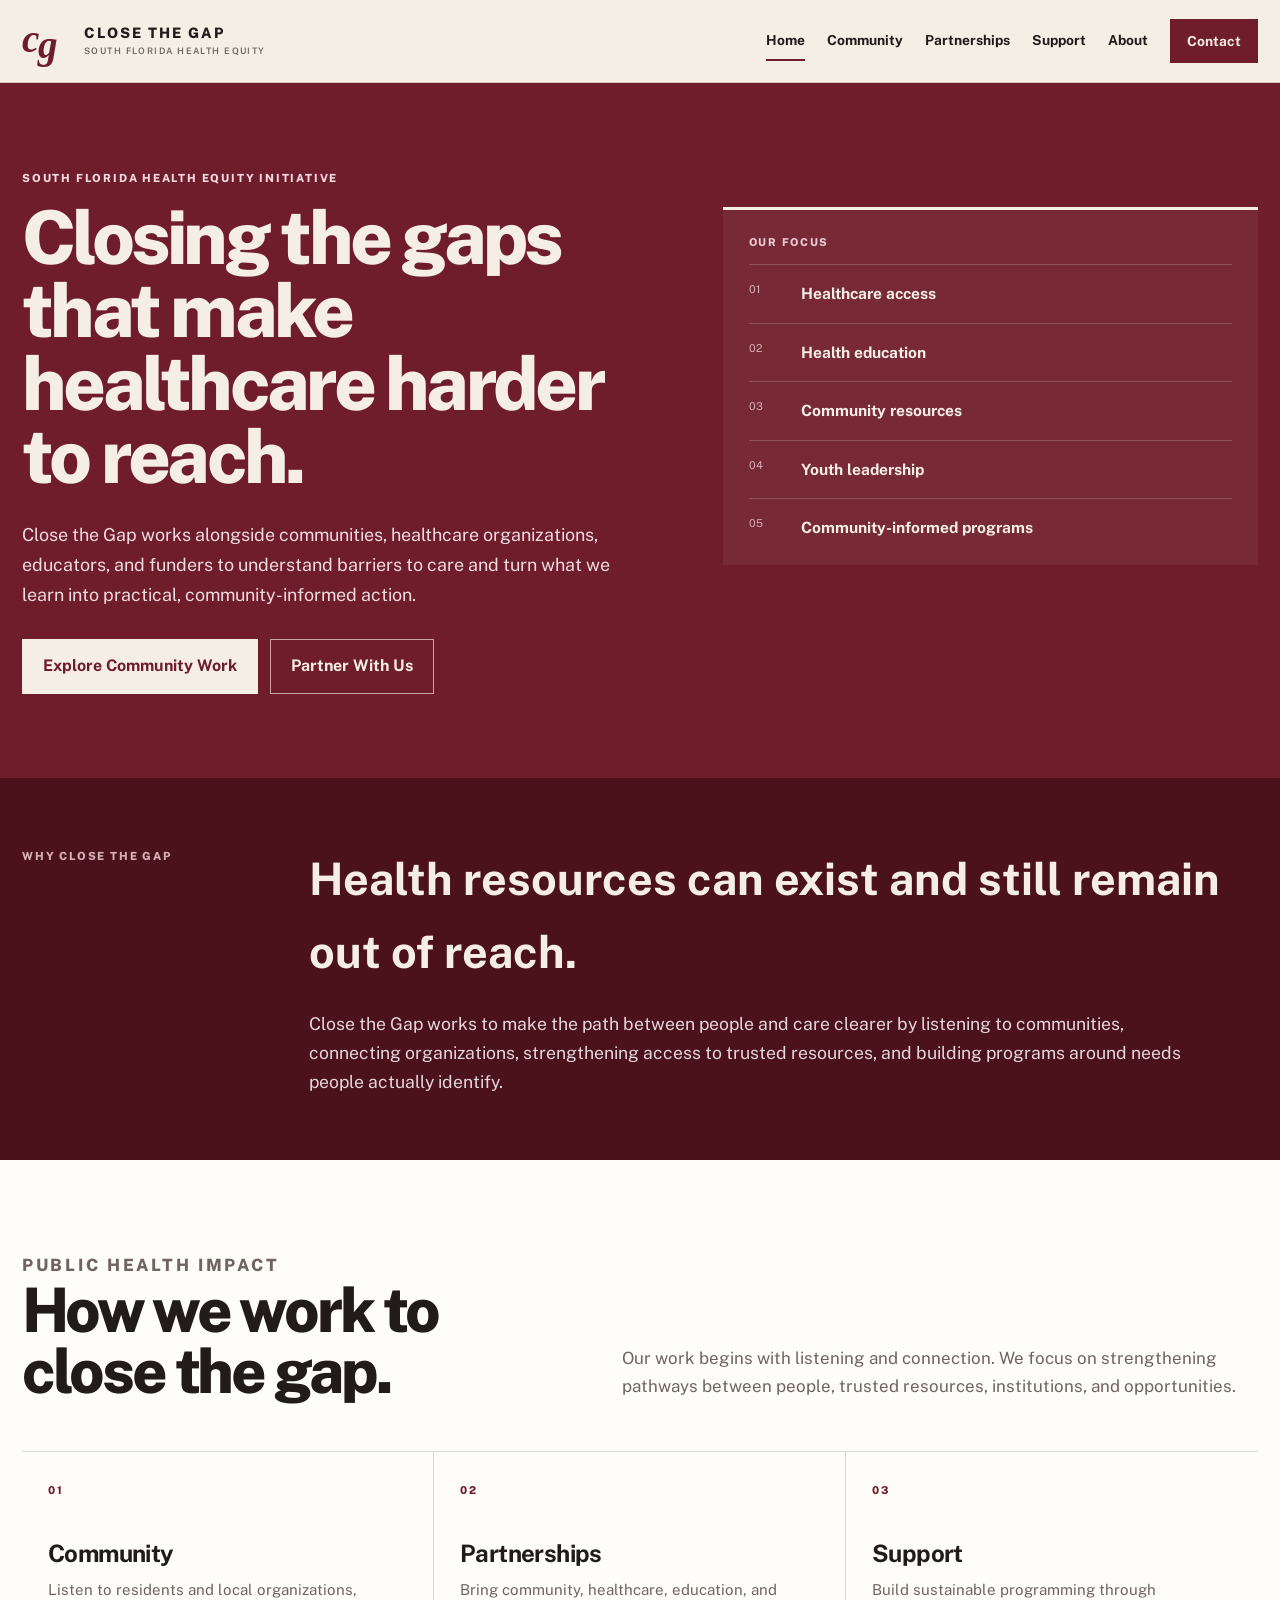
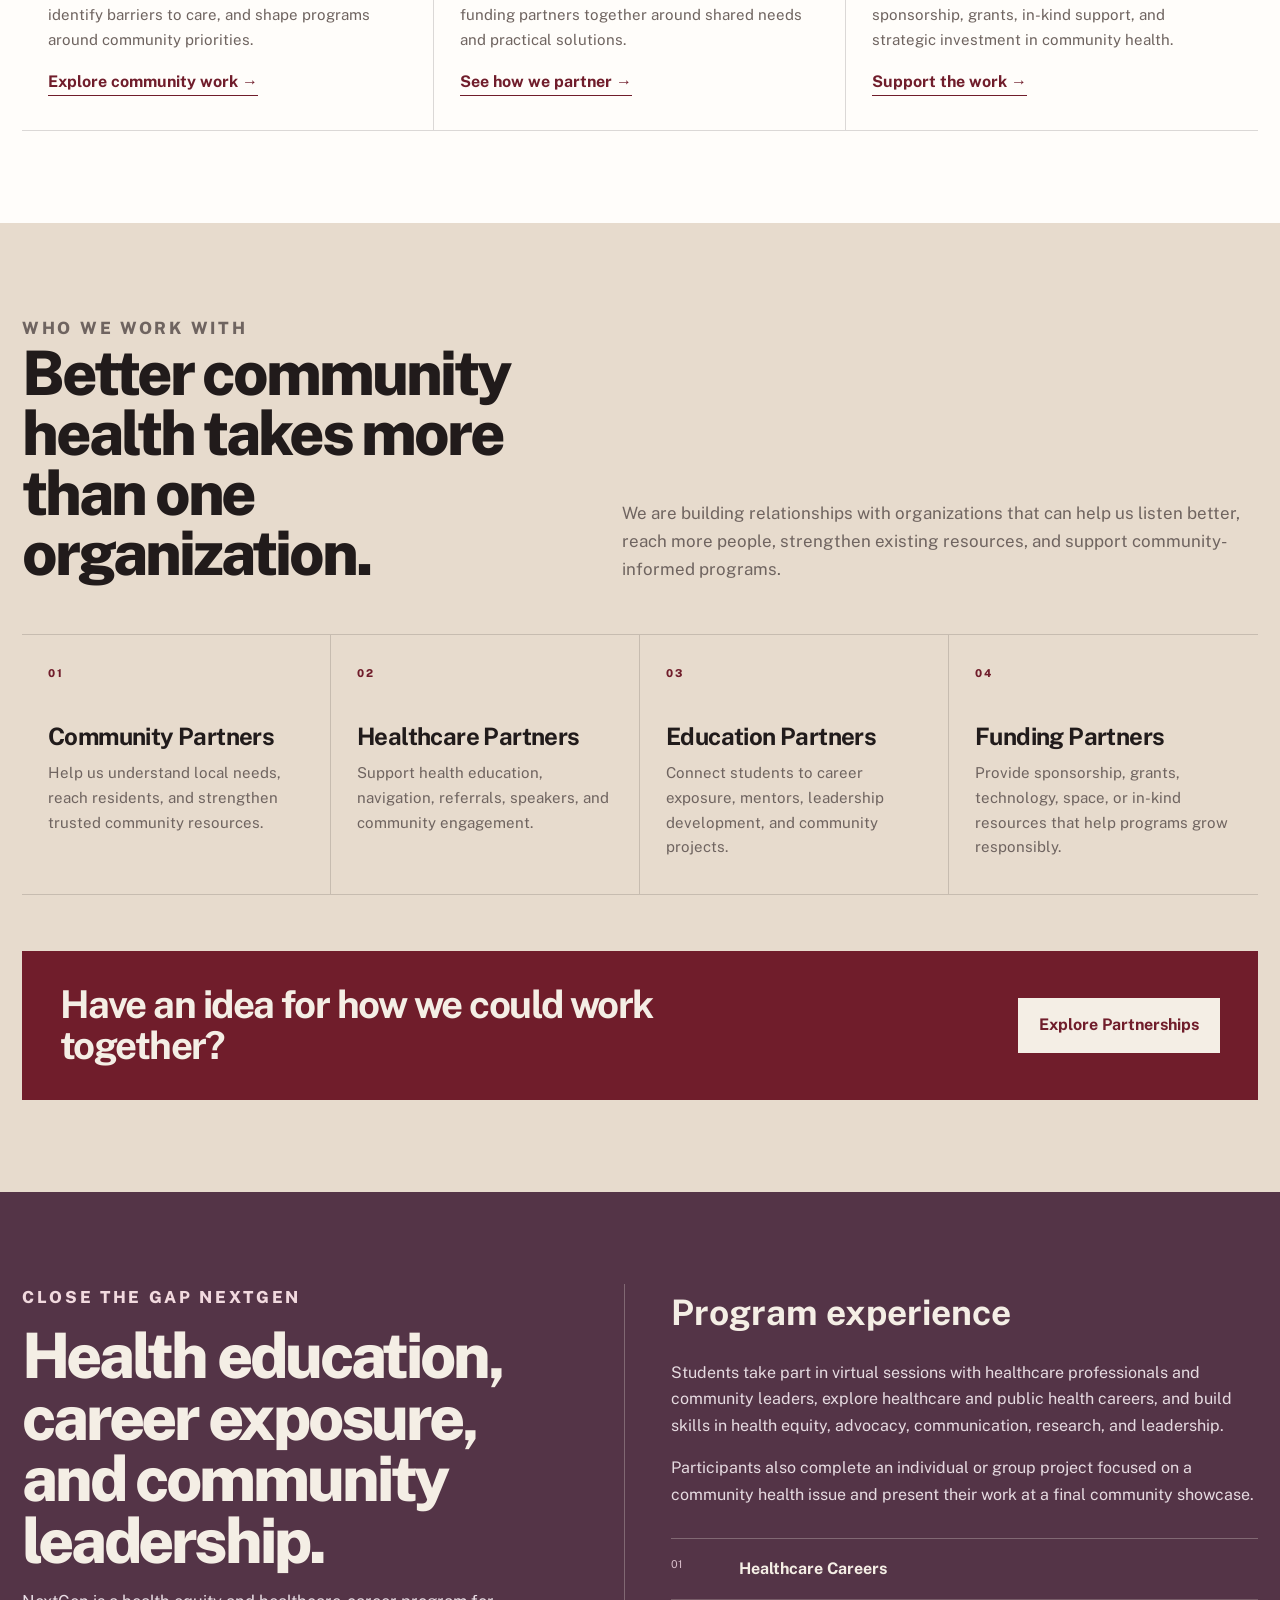
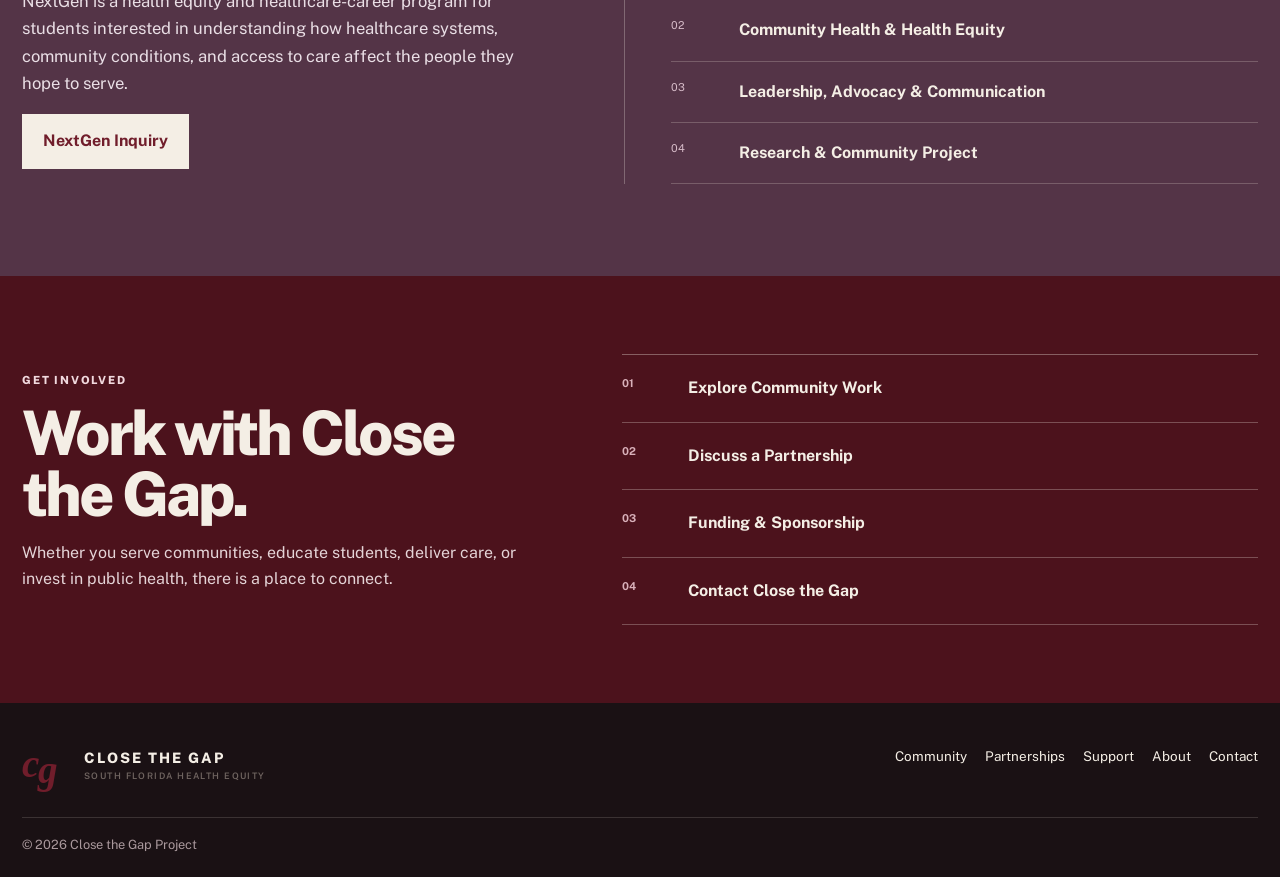
==== commit 82468276: "Convert homepage to multi-page site hub" ====
--- a/index.html
+++ b/index.html
@@ -3,301 +3,42 @@
 <head>
   <meta charset="UTF-8" />
   <meta name="viewport" content="width=device-width, initial-scale=1.0" />
-  <meta name="description" content="Close the Gap is a South Florida health equity initiative working with communities, students, healthcare organizations, and partners to identify barriers to care, strengthen access to trusted resources, and build community-informed programs." />
+  <meta name="description" content="Close the Gap is a South Florida health equity initiative connecting communities, organizations, healthcare partners, educators, and funders around barriers to care and community-informed solutions." />
   <meta name="theme-color" content="#701d2b" />
   <title>Close the Gap | South Florida Health Equity</title>
-  <link rel="preconnect" href="https://fonts.googleapis.com">
-  <link rel="preconnect" href="https://fonts.gstatic.com" crossorigin>
-  <link href="https://fonts.googleapis.com/css2?family=DM+Sans:wght@400;500;600;700&family=Playfair+Display:ital,wght@0,600;0,700;1,600&display=swap" rel="stylesheet">
-  <link rel="stylesheet" href="styles.css" />
+  <link rel="stylesheet" href="site.css" />
 </head>
 <body>
-  <header class="site-header">
-    <div class="container nav-wrap">
-      <a class="brand" href="#top" aria-label="Close the Gap home">
-        <span class="brand-monogram" aria-hidden="true"><span class="mark-c">c</span><span class="mark-g">g</span></span>
-        <span class="brand-lockup">
-          <span class="brand-text">CLOSE THE GAP</span>
-          <span class="brand-subtext">South Florida Health Equity</span>
-        </span>
-      </a>
+<header class="site-header"><div class="container nav-wrap">
+  <a class="brand" href="index.html" aria-label="Close the Gap home"><span class="brand-monogram" aria-hidden="true"><span class="mark-c">c</span><span class="mark-g">g</span></span><span class="brand-lockup"><span class="brand-text">CLOSE THE GAP</span><span class="brand-subtext">South Florida Health Equity</span></span></a>
+  <button class="menu-toggle" aria-expanded="false" aria-controls="main-nav" aria-label="Open menu"><span></span><span></span><span></span></button>
+  <nav id="main-nav" class="main-nav" aria-label="Main navigation"><a class="active" href="index.html">Home</a><a href="community.html">Community</a><a href="partnerships.html">Partnerships</a><a href="support.html">Support</a><a href="about.html">About</a><a class="nav-cta" href="contact.html">Contact</a></nav>
+</div></header>
 
-      <button class="menu-toggle" aria-expanded="false" aria-controls="main-nav" aria-label="Open menu">
-        <span></span><span></span><span></span>
-      </button>
+<main>
+<section class="hero"><div class="container hero-grid">
+  <div class="hero-copy reveal"><p class="eyebrow light">South Florida Health Equity Initiative</p><h1>Closing the gaps that make healthcare harder to reach.</h1><p class="hero-lead">Close the Gap works alongside communities, healthcare organizations, educators, and funders to understand barriers to care and turn what we learn into practical, community-informed action.</p><div class="hero-actions"><a class="btn btn-cream" href="community.html">Explore Community Work</a><a class="btn btn-outline" href="partnerships.html">Partner With Us</a></div></div>
+  <aside class="hero-aside reveal" aria-label="Close the Gap focus areas"><p class="aside-label">OUR FOCUS</p><div class="aside-row"><span>01</span><strong>Healthcare access</strong></div><div class="aside-row"><span>02</span><strong>Health education</strong></div><div class="aside-row"><span>03</span><strong>Community resources</strong></div><div class="aside-row"><span>04</span><strong>Youth leadership</strong></div><div class="aside-row"><span>05</span><strong>Community-informed programs</strong></div></aside>
+</div></section>
 
-      <nav id="main-nav" class="main-nav" aria-label="Main navigation">
-        <a href="#community">Community</a>
-        <a href="#nextgen">NextGen</a>
-        <a href="#partners">Partners</a>
-        <a href="#advisory">Advisory</a>
-        <a href="#about">About</a>
-        <a class="nav-cta" href="#get-involved">Work With Us</a>
-      </nav>
-    </div>
-  </header>
+<section class="purpose-band"><div class="container purpose-grid reveal"><p class="purpose-label">WHY CLOSE THE GAP</p><div class="purpose-content"><h2>Health resources can exist and still remain out of reach.</h2><p>Close the Gap works to make the path between people and care clearer by listening to communities, connecting organizations, strengthening access to trusted resources, and building programs around needs people actually identify.</p></div></div></section>
 
-  <main id="top">
-    <section class="hero">
-      <div class="container hero-grid">
-        <div class="hero-copy reveal">
-          <p class="eyebrow light">South Florida Health Equity Initiative</p>
-          <h1>Closing the gaps that make healthcare harder to reach.</h1>
-          <p class="hero-lead">Close the Gap works alongside residents, students, community organizations, healthcare partners, and funders to understand barriers to care and turn what we learn into practical, community-informed action.</p>
-          <div class="hero-actions">
-            <a class="btn btn-cream" href="#listening">Request a Listening Meeting</a>
-            <a class="btn btn-outline" href="#partners">Partner With Us</a>
-          </div>
-        </div>
+<section class="section white"><div class="container section-head reveal"><div><p class="eyebrow">Public Health Impact</p><h2>How we work to close the gap.</h2></div><p>Our work begins with listening and connection. We focus on strengthening pathways between people, trusted resources, institutions, and opportunities.</p></div><div class="container impact-grid reveal">
+  <article class="impact-card"><span class="card-num">01</span><h3>Community</h3><p>Listen to residents and local organizations, identify barriers to care, and shape programs around community priorities.</p><a class="text-link" href="community.html">Explore community work →</a></article>
+  <article class="impact-card"><span class="card-num">02</span><h3>Partnerships</h3><p>Bring community, healthcare, education, and funding partners together around shared needs and practical solutions.</p><a class="text-link" href="partnerships.html">See how we partner →</a></article>
+  <article class="impact-card"><span class="card-num">03</span><h3>Support</h3><p>Build sustainable programming through sponsorship, grants, in-kind support, and strategic investment in community health.</p><a class="text-link" href="support.html">Support the work →</a></article>
+</div></section>
 
-        <aside class="hero-aside reveal" aria-label="Close the Gap focus areas">
-          <p class="aside-label">OUR FOCUS</p>
-          <div class="aside-row"><span>01</span><strong>Healthcare access</strong></div>
-          <div class="aside-row"><span>02</span><strong>Health education</strong></div>
-          <div class="aside-row"><span>03</span><strong>Community resources</strong></div>
-          <div class="aside-row"><span>04</span><strong>Youth leadership</strong></div>
-          <div class="aside-row"><span>05</span><strong>Community-informed programs</strong></div>
-        </aside>
-      </div>
-    </section>
+<section class="section cream-dark"><div class="container section-head reveal"><div><p class="eyebrow">Who We Work With</p><h2>Better community health takes more than one organization.</h2></div><p>We are building relationships with organizations that can help us listen better, reach more people, strengthen existing resources, and support community-informed programs.</p></div><div class="container partner-grid reveal"><article class="partner-card"><span class="card-num">01</span><h3>Community Partners</h3><p>Help us understand local needs, reach residents, and strengthen trusted community resources.</p></article><article class="partner-card"><span class="card-num">02</span><h3>Healthcare Partners</h3><p>Support health education, navigation, referrals, speakers, and community engagement.</p></article><article class="partner-card"><span class="card-num">03</span><h3>Education Partners</h3><p>Connect students to career exposure, mentors, leadership development, and community projects.</p></article><article class="partner-card"><span class="card-num">04</span><h3>Funding Partners</h3><p>Provide sponsorship, grants, technology, space, or in-kind resources that help programs grow responsibly.</p></article></div><div class="container cta-panel reveal"><h3>Have an idea for how we could work together?</h3><a class="btn btn-cream" href="partnerships.html">Explore Partnerships</a></div></section>
 
-    <section class="statement-band">
-      <div class="container statement-grid reveal">
-        <p class="statement-label">WHY CLOSE THE GAP</p>
-        <p>People may live near healthcare services and still struggle to find, understand, trust, afford, or use them. We focus on the barriers that exist between people and care.</p>
-      </div>
-    </section>
+<section class="section nextgen-section" id="nextgen"><div class="container nextgen-grid">
+  <div class="nextgen-intro reveal"><p class="eyebrow light">Close the Gap NextGen</p><h2>Health education, career exposure, and community leadership.</h2><p>NextGen is a health equity and healthcare-career program for students interested in understanding how healthcare systems, community conditions, and access to care affect the people they hope to serve.</p><a class="btn btn-cream" href="mailto:thectpproject@gmail.com?subject=NextGen%20Interest">NextGen Inquiry</a></div>
+  <div class="nextgen-program reveal"><h3>Program experience</h3><p>Students take part in virtual sessions with healthcare professionals and community leaders, explore healthcare and public health careers, and build skills in health equity, advocacy, communication, research, and leadership.</p><p>Participants also complete an individual or group project focused on a community health issue and present their work at a final community showcase.</p><div class="module-list"><div><span>01</span><strong>Healthcare Careers</strong></div><div><span>02</span><strong>Community Health & Health Equity</strong></div><div><span>03</span><strong>Leadership, Advocacy & Communication</strong></div><div><span>04</span><strong>Research & Community Project</strong></div></div></div>
+</div></section>
 
-    <section id="listening" class="section listening-section">
-      <div class="container two-column">
-        <div class="section-title reveal">
-          <p class="eyebrow">Current Work</p>
-          <h2>We are starting by listening.</h2>
-        </div>
-        <div class="section-copy reveal">
-          <p class="lead">Before building new programs, we are meeting with organizations and leaders who already serve South Florida communities.</p>
-          <p>These conversations help us understand the health concerns and access barriers they are seeing, which resources residents already use, where gaps remain, and where new efforts could add value without duplicating good work.</p>
-          <p>What we learn will shape future Community Conversations, partnerships, and the first Close the Gap community programs.</p>
-          <a class="text-link" href="mailto:thectpproject@gmail.com?subject=Stakeholder%20Listening%20Meeting%20-%20Close%20the%20Gap">Request a 20-minute meeting →</a>
-        </div>
-      </div>
+<section class="contact-band"><div class="container contact-layout reveal"><div><p class="eyebrow light">Get Involved</p><h2>Work with Close the Gap.</h2><p>Whether you serve communities, educate students, deliver care, or invest in public health, there is a place to connect.</p></div><div class="contact-links"><a href="community.html"><span>01</span> Explore Community Work</a><a href="partnerships.html"><span>02</span> Discuss a Partnership</a><a href="support.html"><span>03</span> Funding & Sponsorship</a><a href="contact.html"><span>04</span> Contact Close the Gap</a></div></div></section>
+</main>
 
-      <div class="container listening-topics reveal">
-        <div><span>01</span><p>Barriers people face when seeking, starting, or continuing care</p></div>
-        <div><span>02</span><p>Health services and local resources that may be difficult to find or use</p></div>
-        <div><span>03</span><p>Gaps in health education, navigation, communication, trust, or follow-through</p></div>
-        <div><span>04</span><p>Areas where partnership or additional community support may be useful</p></div>
-      </div>
-    </section>
-
-    <section id="work" class="section work-section">
-      <div class="container">
-        <div class="work-heading reveal">
-          <p class="eyebrow light">Our Work</p>
-          <h2>Three parts of one initiative.</h2>
-        </div>
-
-        <div class="work-list">
-          <article class="work-row reveal" id="community">
-            <div class="work-number">01</div>
-            <div class="work-name"><h3>Community</h3><p>Listen to residents and local organizations, identify barriers to care, and strengthen awareness and use of trusted health resources.</p></div>
-            <a href="#community-detail">View Community work →</a>
-          </article>
-          <article class="work-row reveal">
-            <div class="work-number">02</div>
-            <div class="work-name"><h3>NextGen</h3><p>Introduce students to health equity, healthcare careers, leadership, advocacy, and community-centered problem solving.</p></div>
-            <a href="#nextgen">View NextGen →</a>
-          </article>
-          <article class="work-row reveal">
-            <div class="work-number">03</div>
-            <div class="work-name"><h3>Advisory</h3><p>Support organizations with community engagement, program planning, health equity initiatives, communication, and evaluation.</p></div>
-            <a href="#advisory">View Advisory →</a>
-          </article>
-        </div>
-      </div>
-    </section>
-
-    <section id="community-detail" class="section community-section">
-      <div class="container community-layout">
-        <div class="community-intro reveal">
-          <p class="eyebrow">Community</p>
-          <h2>Local concerns should guide local programs.</h2>
-          <p>Close the Gap is beginning in South Florida by learning from organizations and residents before developing community programming.</p>
-          <a class="btn btn-burgundy" href="#listening">Request a Listening Meeting</a>
-        </div>
-
-        <div class="community-steps reveal">
-          <div><span>01</span><strong>Listen to community organizations</strong><p>Document the concerns, barriers, and service gaps they are seeing locally.</p></div>
-          <div><span>02</span><strong>Hold Community Conversations</strong><p>Hear directly from residents about their experiences finding and using care.</p></div>
-          <div><span>03</span><strong>Map barriers and resources</strong><p>Identify recurring problems alongside useful services that already exist.</p></div>
-          <div><span>04</span><strong>Set priorities together</strong><p>Use the findings to guide practical programs, partnerships, and referrals.</p></div>
-          <div><span>05</span><strong>Report back</strong><p>Share what we learned, what we will pursue, and what we will not duplicate.</p></div>
-        </div>
-      </div>
-    </section>
-
-    <section id="nextgen" class="section nextgen-section">
-      <div class="container nextgen-grid">
-        <div class="nextgen-intro reveal">
-          <p class="eyebrow light">Close the Gap NextGen</p>
-          <h2>Health education, career exposure, and community leadership.</h2>
-          <p>NextGen is a health equity and healthcare-career program for students interested in understanding how healthcare systems, community conditions, and access to care affect the people they hope to serve.</p>
-          <a class="btn btn-cream" href="mailto:thectpproject@gmail.com?subject=NextGen%20Interest">NextGen Inquiry</a>
-        </div>
-
-        <div class="nextgen-program reveal">
-          <h3>Program experience</h3>
-          <p>Students take part in virtual sessions with healthcare professionals and community leaders, explore healthcare and public health careers, and build skills in health equity, advocacy, communication, research, and leadership.</p>
-          <p>Participants also complete an individual or group project focused on a community health issue and present their work at a final community showcase.</p>
-
-          <div class="module-list">
-            <div><span>01</span><strong>Healthcare Careers</strong></div>
-            <div><span>02</span><strong>Community Health & Health Equity</strong></div>
-            <div><span>03</span><strong>Leadership, Advocacy & Communication</strong></div>
-            <div><span>04</span><strong>Research & Community Project</strong></div>
-          </div>
-        </div>
-      </div>
-    </section>
-
-    <section id="partners" class="section partners-section">
-      <div class="container partners-heading reveal">
-        <div>
-          <p class="eyebrow">Partnerships</p>
-          <h2>Better community health takes more than one organization.</h2>
-        </div>
-        <p>We are building relationships with organizations that can help us listen better, reach more people, strengthen existing resources, expose students to new opportunities, and support community-informed programs.</p>
-      </div>
-
-      <div class="container partner-grid reveal">
-        <article>
-          <span>01</span>
-          <h3>Community Partners</h3>
-          <p>Help us understand local needs, reach residents, share trusted resources, and co-design useful programming.</p>
-        </article>
-        <article>
-          <span>02</span>
-          <h3>Healthcare Partners</h3>
-          <p>Support health education, navigation, career exposure, referrals, speakers, and community engagement.</p>
-        </article>
-        <article>
-          <span>03</span>
-          <h3>Education Partners</h3>
-          <p>Connect students to NextGen, mentors, career exploration, leadership development, and community projects.</p>
-        </article>
-        <article>
-          <span>04</span>
-          <h3>Funding Partners</h3>
-          <p>Provide sponsorship, grants, in-kind support, technology, space, or resources that help programs grow responsibly.</p>
-        </article>
-      </div>
-
-      <div class="container partner-cta reveal">
-        <div>
-          <p class="eyebrow light">Start a Conversation</p>
-          <h3>Have an idea for how we could work together?</h3>
-        </div>
-        <a class="btn btn-cream" href="mailto:thectpproject@gmail.com?subject=Close%20the%20Gap%20Partnership">Discuss a Partnership</a>
-      </div>
-    </section>
-
-    <section id="support" class="section support-section">
-      <div class="container two-column">
-        <div class="section-title reveal">
-          <p class="eyebrow">Support the Work</p>
-          <h2>Help turn listening into action.</h2>
-        </div>
-        <div class="section-copy reveal">
-          <p class="lead">Close the Gap is developing its South Florida community work and NextGen programming with a focus on responsible growth and measurable community value.</p>
-          <p>We welcome conversations with foundations, healthcare organizations, companies, and community supporters interested in sponsoring programs, supporting student opportunities, contributing in-kind resources, or funding community engagement.</p>
-          <p class="support-note">Sponsorship and funding materials are available for prospective partners.</p>
-          <a class="text-link" href="mailto:thectpproject@gmail.com?subject=Close%20the%20Gap%20Funding%20or%20Sponsorship">Request sponsorship information →</a>
-        </div>
-      </div>
-    </section>
-
-    <section id="advisory" class="section advisory-section">
-      <div class="container two-column">
-        <div class="section-title reveal">
-          <p class="eyebrow">Close the Gap Advisory</p>
-          <h2>Support for organizations doing community health work.</h2>
-        </div>
-        <div class="section-copy reveal">
-          <p class="lead">Close the Gap Advisory works with organizations that want to improve how they engage communities, plan health equity programs, communicate health information, and evaluate their work.</p>
-          <div class="advisory-services">
-            <div><span>01</span>Community Listening & Engagement</div>
-            <div><span>02</span>Program Planning & Evaluation</div>
-            <div><span>03</span>Health Equity Programming</div>
-            <div><span>04</span>Youth & Community Engagement</div>
-          </div>
-          <a class="text-link" href="#get-involved">Discuss a project →</a>
-        </div>
-      </div>
-    </section>
-
-    <section id="about" class="section founder-section">
-      <div class="container founder-layout">
-        <div class="founder-panel reveal">
-          <span class="founder-small">FOUNDED BY</span>
-          <h2>Milinda<br>Florvela</h2>
-          <p>Medical & Public Health Student</p>
-        </div>
-
-        <div class="founder-story reveal">
-          <p class="eyebrow">About Close the Gap</p>
-          <h2>Built from a personal understanding of the barriers people face before they reach care.</h2>
-          <p>As a Haitian and a student of medicine and public health, I have seen how limited health education, lack of community support, and difficulty finding trusted resources can affect a person’s health.</p>
-          <p>I started Close the Gap to better understand those barriers and help connect communities with healthcare organizations, health information, educational opportunities, and resources that can make care easier to navigate.</p>
-          <p class="founder-signature">— Milinda Florvela</p>
-        </div>
-      </div>
-    </section>
-
-    <section id="get-involved" class="contact-section">
-      <div class="container contact-layout reveal">
-        <div>
-          <p class="eyebrow light">Contact</p>
-          <h2>Work with Close the Gap.</h2>
-          <p>We are currently meeting with community organizations, healthcare partners, education partners, and prospective supporters across South Florida.</p>
-        </div>
-        <div class="contact-links">
-          <a href="mailto:thectpproject@gmail.com?subject=Stakeholder%20Listening%20Meeting%20-%20Close%20the%20Gap"><span>01</span> Request a Listening Meeting</a>
-          <a href="mailto:thectpproject@gmail.com?subject=Close%20the%20Gap%20Partnership"><span>02</span> Discuss a Partnership</a>
-          <a href="mailto:thectpproject@gmail.com?subject=Close%20the%20Gap%20Funding%20or%20Sponsorship"><span>03</span> Funding & Sponsorship</a>
-          <a href="mailto:thectpproject@gmail.com?subject=Close%20the%20Gap%20NextGen"><span>04</span> NextGen Inquiry</a>
-        </div>
-      </div>
-    </section>
-  </main>
-
-  <footer class="site-footer">
-    <div class="container footer-grid">
-      <a class="brand footer-brand" href="#top">
-        <span class="brand-monogram" aria-hidden="true"><span class="mark-c">c</span><span class="mark-g">g</span></span>
-        <span class="brand-lockup">
-          <span class="brand-text">CLOSE THE GAP</span>
-          <span class="brand-subtext">South Florida Health Equity</span>
-        </span>
-      </a>
-      <div class="footer-links">
-        <a href="#community-detail">Community</a>
-        <a href="#nextgen">NextGen</a>
-        <a href="#partners">Partners</a>
-        <a href="#support">Support</a>
-        <a href="#advisory">Advisory</a>
-        <a href="#about">About</a>
-      </div>
-      <div class="footer-contact">
-        <span>South Florida</span>
-        <a href="mailto:thectpproject@gmail.com">thectpproject@gmail.com</a>
-      </div>
-    </div>
-    <div class="container footer-bottom">
-      <span>© <span id="year"></span> Close the Gap. All rights reserved.</span>
-      <span>Community • NextGen • Advisory</span>
-    </div>
-  </footer>
-
-  <script src="script.js"></script>
-</body>
-</html>+<footer class="site-footer"><div class="container footer-grid"><a class="brand" href="index.html"><span class="brand-monogram" aria-hidden="true"><span class="mark-c">c</span><span class="mark-g">g</span></span><span class="brand-lockup"><span class="brand-text">CLOSE THE GAP</span><span class="brand-subtext">South Florida Health Equity</span></span></a><div class="footer-links"><a href="community.html">Community</a><a href="partnerships.html">Partnerships</a><a href="support.html">Support</a><a href="about.html">About</a><a href="contact.html">Contact</a></div></div><div class="container footer-bottom">© <span id="year"></span> Close the Gap Project</div></footer>
+<script src="site.js"></script>
+</body></html>
--- a/site.css
+++ b/site.css
@@ -0,0 +1,56 @@
+@import url('https://fonts.googleapis.com/css2?family=Public+Sans:wght@400;500;600;700;800&display=swap');
+
+:root{
+  --burgundy:#701d2b;
+  --burgundy-deep:#4c121c;
+  --plum:#543447;
+  --cream:#f4eee5;
+  --cream-dark:#e7dbcd;
+  --white:#fffdfa;
+  --ink:#211b1b;
+  --muted:#6f6460;
+  --line:rgba(33,27,27,.16);
+  --max:1280px;
+}
+*{box-sizing:border-box}
+html{scroll-behavior:smooth}
+body{margin:0;background:var(--cream);color:var(--ink);font-family:'Public Sans',Arial,sans-serif;line-height:1.65;-webkit-font-smoothing:antialiased}
+a{color:inherit;text-decoration:none}
+.container{width:min(calc(100% - 44px),var(--max));margin:0 auto}
+
+.site-header{position:sticky;top:0;z-index:50;background:rgba(244,238,229,.97);border-bottom:1px solid rgba(112,29,43,.18);backdrop-filter:blur(10px)}
+.nav-wrap{min-height:82px;display:flex;align-items:center;justify-content:space-between;gap:28px}
+.brand{display:flex;align-items:center;gap:14px}.brand-monogram{width:48px;height:42px;position:relative;display:block;flex:0 0 auto;color:var(--burgundy);font-family:Georgia,serif;font-style:italic;font-weight:700}.brand-monogram .mark-c,.brand-monogram .mark-g{position:absolute;line-height:1;font-size:2.45rem}.brand-monogram .mark-c{left:0;top:-1px}.brand-monogram .mark-g{left:16px;top:5px}.brand-lockup{display:flex;flex-direction:column;line-height:1}.brand-text{font-size:.9rem;letter-spacing:.14em;font-weight:800}.brand-subtext{font-size:.56rem;letter-spacing:.16em;text-transform:uppercase;color:var(--muted);margin-top:7px;font-weight:600}
+.main-nav{display:flex;align-items:center;gap:22px;font-size:.86rem;font-weight:700}.main-nav a{padding:8px 0;border-bottom:2px solid transparent}.main-nav a:hover,.main-nav a.active{border-color:var(--burgundy)}.nav-cta{background:var(--burgundy);color:var(--cream);padding:11px 17px!important;border:0!important}.menu-toggle{display:none;background:none;border:0;padding:8px}.menu-toggle span{display:block;width:24px;height:2px;background:var(--ink);margin:5px 0}
+
+.eyebrow{margin:0 0 14px;text-transform:uppercase;letter-spacing:.16em;font-size:.7rem;font-weight:800;color:var(--burgundy)}.eyebrow.light{color:#f1d9de}
+.hero{background:var(--burgundy);color:var(--cream);padding:86px 0 84px}.hero-grid{display:grid;grid-template-columns:1.08fr .92fr;gap:72px;align-items:start}.hero-copy{max-width:790px}.hero h1,.page-hero h1,.section h2,.contact-band h2{font-family:'Public Sans',Arial,sans-serif;font-weight:800;letter-spacing:-.05em;line-height:.98;margin:0}.hero h1{font-size:clamp(3.8rem,5.8vw,6rem)}.hero-lead{max-width:700px;font-size:1.12rem;color:#eddcdf;margin:28px 0 0}.hero-actions{display:flex;gap:12px;flex-wrap:wrap;margin-top:30px}.btn{display:inline-flex;align-items:center;justify-content:center;min-height:48px;padding:13px 20px;font-weight:700;border:1px solid transparent}.btn-cream{background:var(--cream);color:var(--burgundy)}.btn-outline{border-color:rgba(244,238,229,.65);color:var(--cream)}.btn-burgundy{background:var(--burgundy);color:var(--cream)}
+.hero-aside{margin-top:38px;padding:24px 26px 8px;border-top:3px solid var(--cream);background:rgba(244,238,229,.06)}.aside-label{margin:0;padding-bottom:12px;font-size:.68rem;letter-spacing:.16em;font-weight:800;color:#e8cbd1}.aside-row{display:grid;grid-template-columns:40px 1fr;gap:12px;padding:16px 0;border-top:1px solid rgba(244,238,229,.2)}.aside-row span{font-size:.68rem;color:#d8adb6}.aside-row strong{font-size:.97rem}
+
+.purpose-band{background:var(--burgundy-deep);color:var(--cream);padding:64px 0}.purpose-grid{display:grid;grid-template-columns:.38fr 1.62fr;gap:64px}.purpose-label{margin:5px 0 0;color:#d9afb7;font-size:.7rem;letter-spacing:.16em;font-weight:800}.purpose-content h2{font-size:clamp(2.1rem,3.5vw,3.8rem);margin:0 0 20px}.purpose-content p{font-size:1.1rem;color:#e4d7d9;max-width:900px;margin:0}
+
+.section{padding:92px 0}.section-head{display:grid;grid-template-columns:.9fr 1.1fr;gap:80px;align-items:end;margin-bottom:50px}.section-head h2{font-size:clamp(2.7rem,4.8vw,5rem)}.section-head p{margin:0;color:var(--muted);font-size:1.06rem;max-width:650px}.section.white{background:var(--white)}.section.cream-dark{background:var(--cream-dark)}
+
+.impact-grid,.partner-grid,.about-grid,.support-grid{display:grid;border-top:1px solid var(--line);border-bottom:1px solid var(--line)}.impact-grid{grid-template-columns:repeat(3,1fr)}.impact-card,.partner-card,.about-card,.support-card{padding:30px 26px 34px;border-right:1px solid var(--line)}.impact-card:last-child,.partner-card:last-child,.about-card:last-child,.support-card:last-child{border-right:0}.card-num{display:block;color:var(--burgundy);font-size:.68rem;letter-spacing:.14em;font-weight:800;margin-bottom:40px}.impact-card h3,.partner-card h3,.about-card h3,.support-card h3{font-size:1.5rem;line-height:1.1;margin:0 0 12px;letter-spacing:-.025em}.impact-card p,.partner-card p,.about-card p,.support-card p{margin:0;color:var(--muted);font-size:.94rem}.text-link{display:inline-block;margin-top:16px;color:var(--burgundy);font-weight:700;border-bottom:1px solid currentColor}
+
+.partner-grid{grid-template-columns:repeat(4,1fr)}.partner-card{min-height:250px}.cta-panel{margin-top:56px;background:var(--burgundy);color:var(--cream);padding:34px 38px;display:flex;align-items:center;justify-content:space-between;gap:28px}.cta-panel h3{font-size:clamp(2rem,3vw,3rem);line-height:1.05;margin:0;max-width:750px;letter-spacing:-.04em}
+
+.nextgen-section{background:var(--plum);color:var(--cream)}.nextgen-grid{display:grid;grid-template-columns:.9fr 1.1fr;gap:84px;align-items:start}.nextgen-intro h2{font-size:clamp(2.8rem,4.9vw,5.1rem)}.nextgen-intro p{color:#eadfe6;font-size:1.04rem;max-width:600px}.nextgen-program{border-left:1px solid rgba(244,238,229,.28);padding-left:46px}.nextgen-program h3{font-size:2.2rem;margin:0 0 18px}.nextgen-program>p{color:#e6dbe1}.module-list{margin-top:30px;border-top:1px solid rgba(244,238,229,.28)}.module-list>div{display:grid;grid-template-columns:52px 1fr;gap:16px;padding:17px 0;border-bottom:1px solid rgba(244,238,229,.22)}.module-list span{font-size:.68rem;color:#d7bcc9}.module-list strong{font-weight:700}
+
+.page-hero{background:var(--burgundy);color:var(--cream);padding:72px 0 76px}.page-hero-inner{max-width:980px}.page-hero h1{font-size:clamp(3.4rem,5.7vw,6rem)}.page-hero p{font-size:1.14rem;max-width:760px;color:#ecdade;margin:24px 0 0}
+
+.two-col{display:grid;grid-template-columns:.85fr 1.15fr;gap:84px;align-items:start}.two-col h2{font-size:clamp(2.5rem,4.4vw,4.7rem)}.copy p{color:var(--muted)}.copy .lead{font-size:1.18rem;color:var(--ink)}
+.list-rows{border-top:1px solid var(--line)}.list-row{display:grid;grid-template-columns:52px 1fr;gap:18px;padding:22px 0;border-bottom:1px solid var(--line)}.list-row span{color:var(--burgundy);font-size:.68rem;font-weight:800}.list-row h3{margin:0 0 5px;font-size:1.05rem}.list-row p{margin:0;color:var(--muted);font-size:.92rem}
+
+.about-grid{grid-template-columns:1fr 1fr 1.2fr}.about-card{min-height:320px}.about-card-label{color:var(--burgundy)!important;text-transform:uppercase;letter-spacing:.13em;font-size:.7rem!important;font-weight:800;margin-bottom:14px!important}.about-card h3{font-size:1.7rem}.goal-list{border-top:1px solid var(--line);margin-top:18px}.goal-list>div{padding:15px 0;border-bottom:1px solid var(--line)}.goal-list strong{display:block;margin-bottom:3px}.goal-list p{margin:0;font-size:.9rem}
+
+.support-grid{grid-template-columns:repeat(3,1fr)}.support-card{min-height:300px}.support-card .tag{display:inline-block;margin-top:18px;color:var(--burgundy);font-weight:700;font-size:.82rem}
+
+.contact-band{background:var(--burgundy-deep);color:var(--cream);padding:78px 0}.contact-layout{display:grid;grid-template-columns:.9fr 1.1fr;gap:80px;align-items:center}.contact-band h2{font-size:clamp(3rem,4.8vw,5rem)}.contact-band p{color:#e5d4d7}.contact-links{border-top:1px solid rgba(244,238,229,.35)}.contact-links a{display:grid;grid-template-columns:52px 1fr;gap:14px;padding:20px 0;border-bottom:1px solid rgba(244,238,229,.28);font-weight:700}.contact-links span{font-size:.68rem;color:#d9b1ba}
+
+.site-footer{background:#1a1114;color:var(--cream);padding:42px 0 22px}.footer-grid{display:flex;justify-content:space-between;gap:32px;align-items:flex-start}.footer-links{display:flex;gap:18px;flex-wrap:wrap;font-size:.84rem}.footer-bottom{border-top:1px solid rgba(244,238,229,.15);margin-top:30px;padding-top:16px;color:#aa999d;font-size:.8rem}
+
+.reveal{opacity:1}.js-ready .reveal{opacity:0;transform:translateY(14px);transition:opacity .45s ease,transform .45s ease}.js-ready .reveal.visible{opacity:1;transform:none}
+
+@media(max-width:980px){.main-nav{position:absolute;top:82px;left:0;right:0;background:var(--cream);padding:22px;display:none;flex-direction:column;align-items:flex-start;border-bottom:1px solid var(--line)}.main-nav.open{display:flex}.menu-toggle{display:block}.hero-grid,.section-head,.two-col,.nextgen-grid,.contact-layout,.purpose-grid{grid-template-columns:1fr;gap:42px}.hero-aside{margin-top:0}.impact-grid,.partner-grid,.support-grid{grid-template-columns:1fr 1fr}.impact-card:nth-child(2),.partner-card:nth-child(2),.support-card:nth-child(2){border-right:0}.about-grid{grid-template-columns:1fr}.about-card{border-right:0;border-bottom:1px solid var(--line)}.nextgen-program{border-left:0;border-top:1px solid rgba(244,238,229,.28);padding:32px 0 0}.cta-panel{align-items:flex-start;flex-direction:column}}
+@media(max-width:640px){.container{width:min(calc(100% - 30px),var(--max))}.hero,.page-hero{padding:58px 0}.hero h1,.page-hero h1{font-size:clamp(2.8rem,13vw,4rem)}.section{padding:70px 0}.impact-grid,.partner-grid,.support-grid{grid-template-columns:1fr}.impact-card,.partner-card,.support-card{border-right:0;border-bottom:1px solid var(--line)}.cta-panel{padding:28px 24px}.footer-grid{flex-direction:column}.nextgen-intro h2{font-size:clamp(2.6rem,11vw,4rem)}}
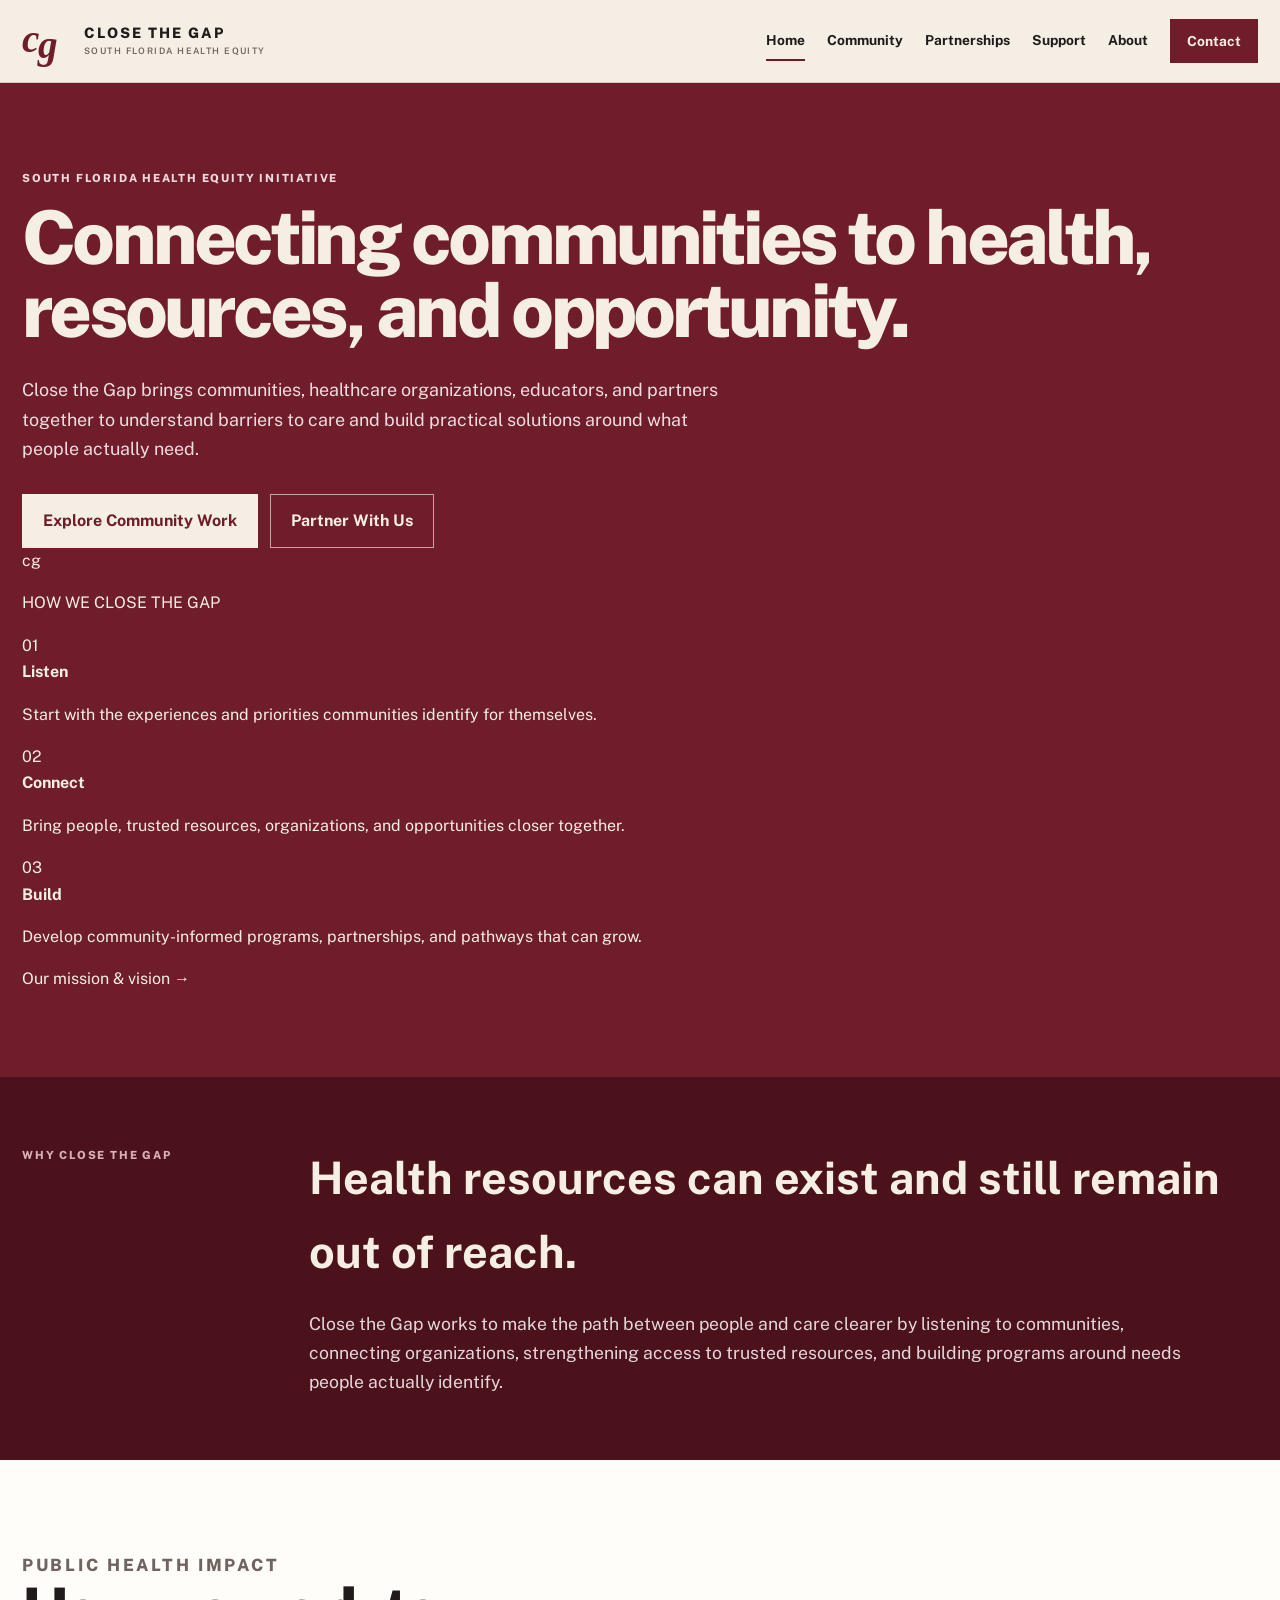
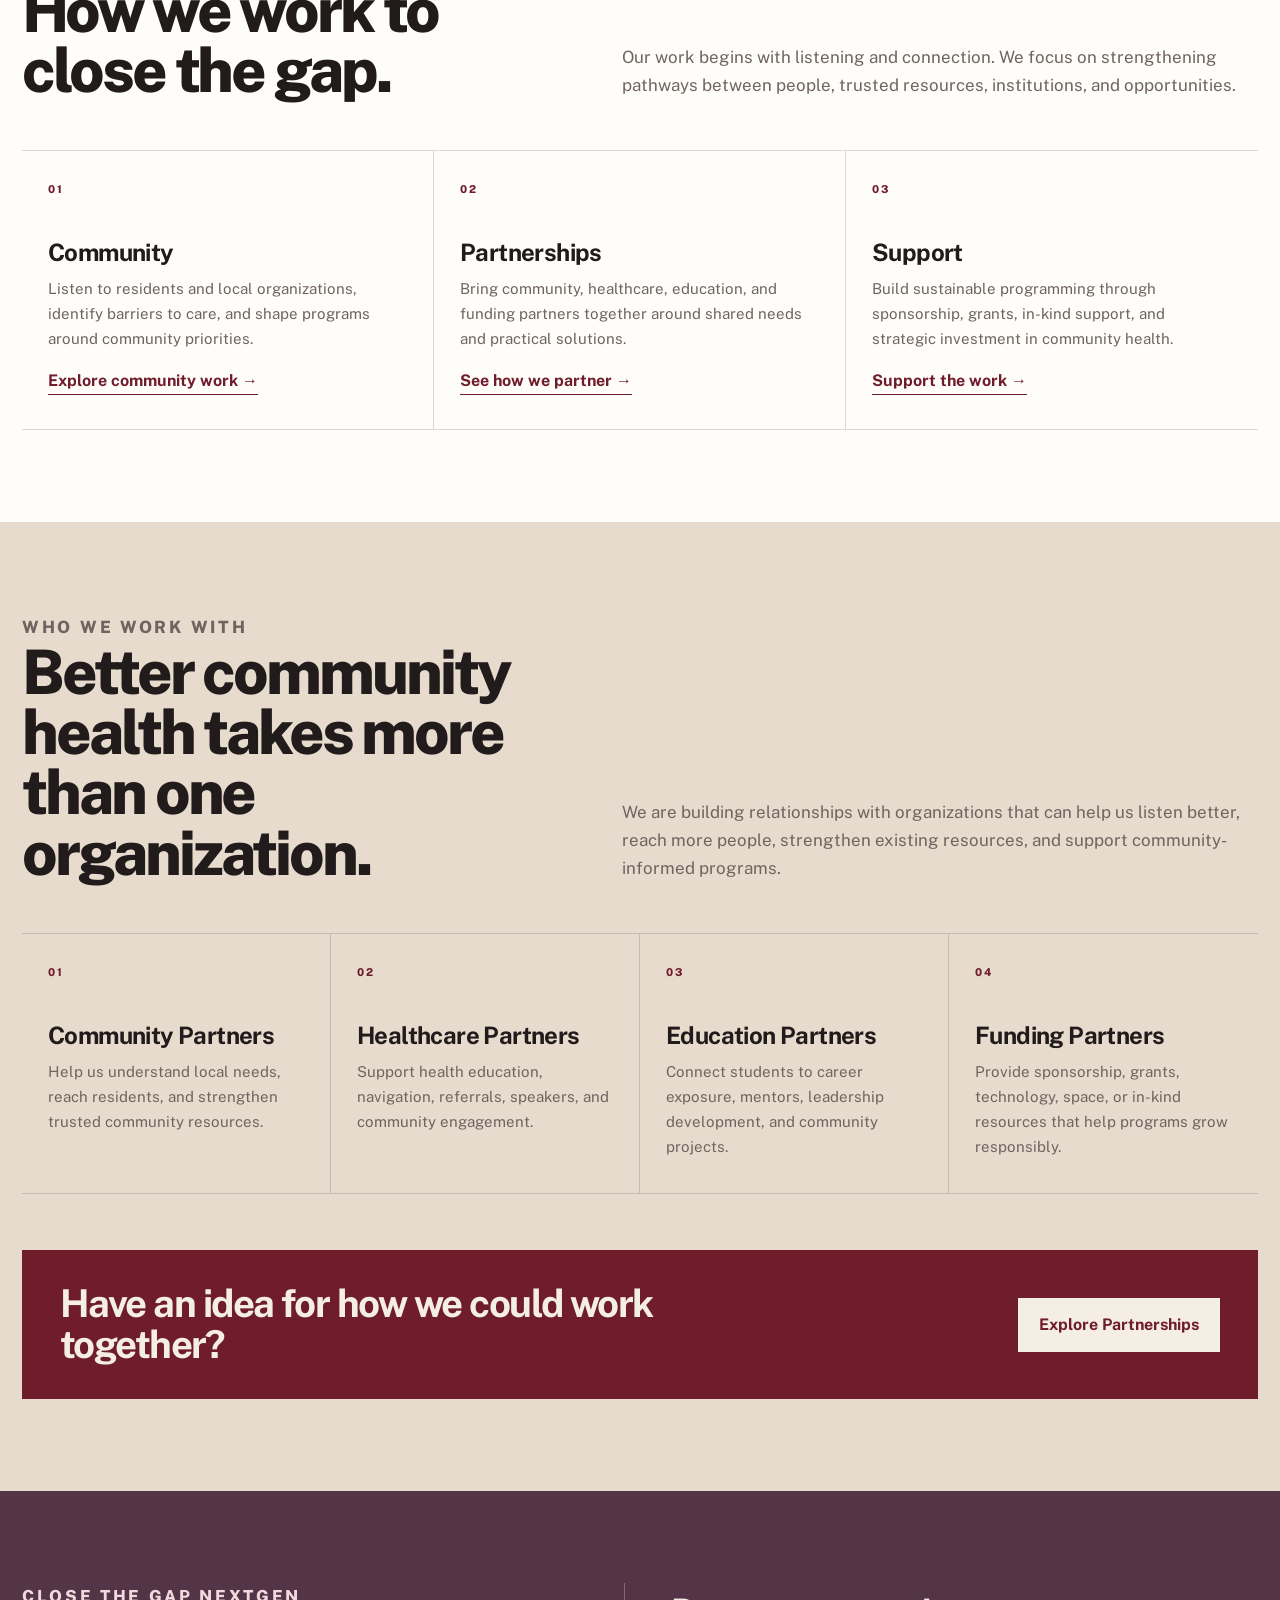
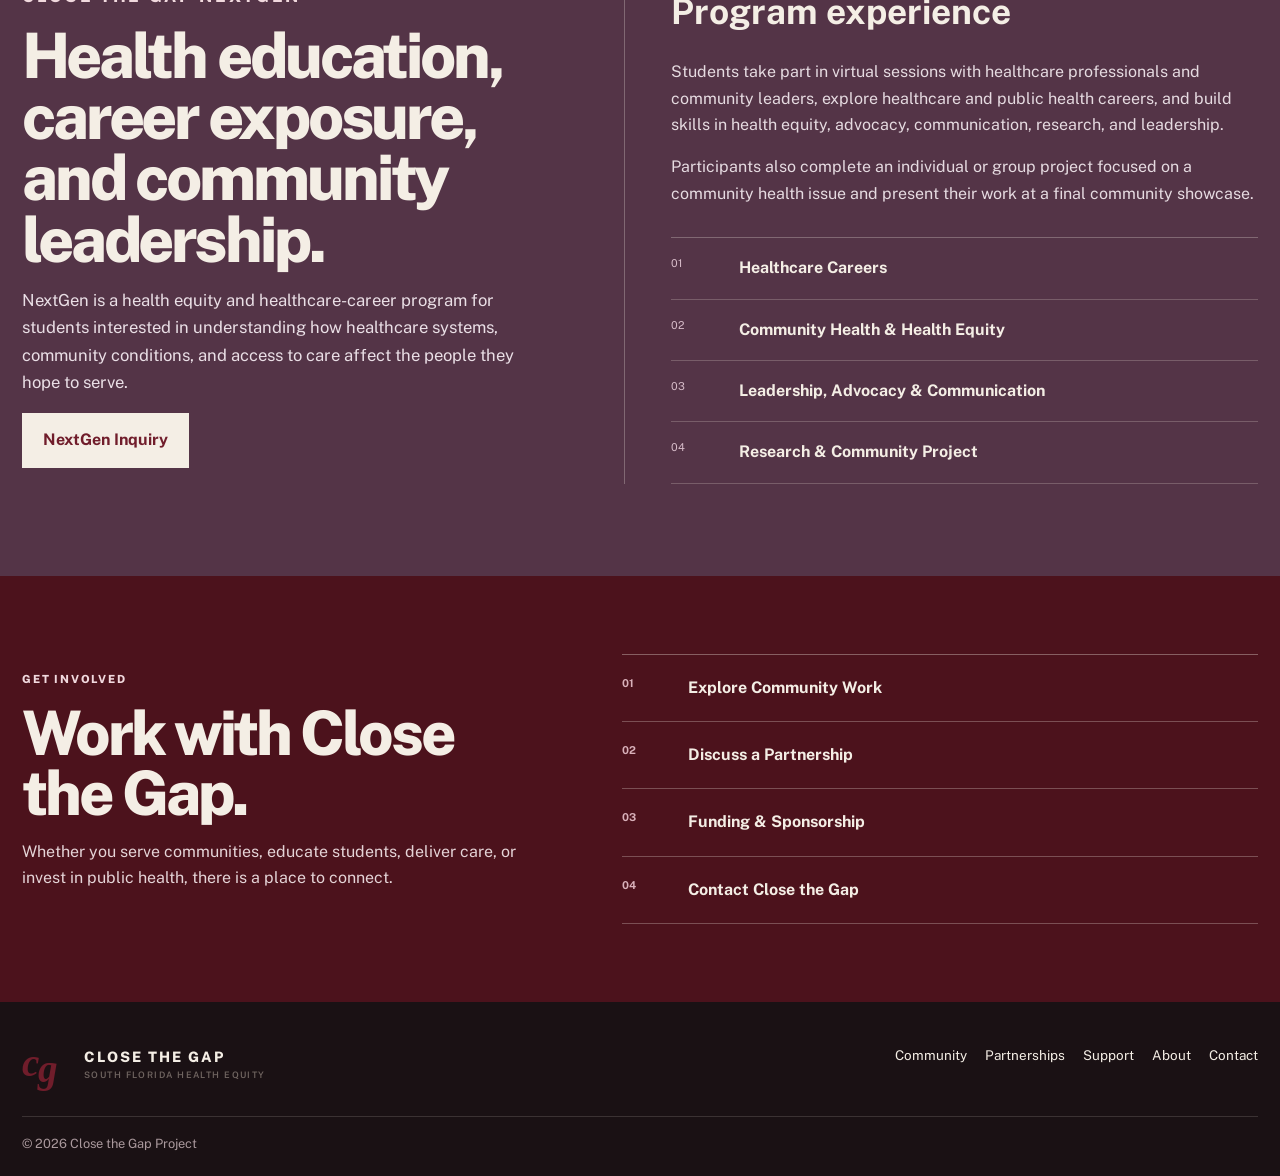
==== commit 4c859500: "Refine homepage hero to match Wix brand personality" ====
--- a/index.html
+++ b/index.html
@@ -16,9 +16,22 @@
 </div></header>
 
 <main>
-<section class="hero"><div class="container hero-grid">
-  <div class="hero-copy reveal"><p class="eyebrow light">South Florida Health Equity Initiative</p><h1>Closing the gaps that make healthcare harder to reach.</h1><p class="hero-lead">Close the Gap works alongside communities, healthcare organizations, educators, and funders to understand barriers to care and turn what we learn into practical, community-informed action.</p><div class="hero-actions"><a class="btn btn-cream" href="community.html">Explore Community Work</a><a class="btn btn-outline" href="partnerships.html">Partner With Us</a></div></div>
-  <aside class="hero-aside reveal" aria-label="Close the Gap focus areas"><p class="aside-label">OUR FOCUS</p><div class="aside-row"><span>01</span><strong>Healthcare access</strong></div><div class="aside-row"><span>02</span><strong>Health education</strong></div><div class="aside-row"><span>03</span><strong>Community resources</strong></div><div class="aside-row"><span>04</span><strong>Youth leadership</strong></div><div class="aside-row"><span>05</span><strong>Community-informed programs</strong></div></aside>
+<section class="hero home-hero"><div class="container home-hero-grid">
+  <div class="home-hero-copy reveal">
+    <p class="eyebrow light">South Florida Health Equity Initiative</p>
+    <h1>Connecting communities to health, resources, and opportunity.</h1>
+    <p class="hero-lead">Close the Gap brings communities, healthcare organizations, educators, and partners together to understand barriers to care and build practical solutions around what people actually need.</p>
+    <div class="hero-actions"><a class="btn btn-cream" href="community.html">Explore Community Work</a><a class="btn btn-outline" href="partnerships.html">Partner With Us</a></div>
+  </div>
+
+  <aside class="home-hero-panel reveal" aria-label="How Close the Gap works">
+    <div class="panel-brand" aria-hidden="true"><span class="panel-c">c</span><span class="panel-g">g</span></div>
+    <p class="panel-kicker">HOW WE CLOSE THE GAP</p>
+    <div class="panel-step"><span>01</span><div><strong>Listen</strong><p>Start with the experiences and priorities communities identify for themselves.</p></div></div>
+    <div class="panel-step"><span>02</span><div><strong>Connect</strong><p>Bring people, trusted resources, organizations, and opportunities closer together.</p></div></div>
+    <div class="panel-step"><span>03</span><div><strong>Build</strong><p>Develop community-informed programs, partnerships, and pathways that can grow.</p></div></div>
+    <a class="panel-link" href="about.html">Our mission &amp; vision →</a>
+  </aside>
 </div></section>
 
 <section class="purpose-band"><div class="container purpose-grid reveal"><p class="purpose-label">WHY CLOSE THE GAP</p><div class="purpose-content"><h2>Health resources can exist and still remain out of reach.</h2><p>Close the Gap works to make the path between people and care clearer by listening to communities, connecting organizations, strengthening access to trusted resources, and building programs around needs people actually identify.</p></div></div></section>
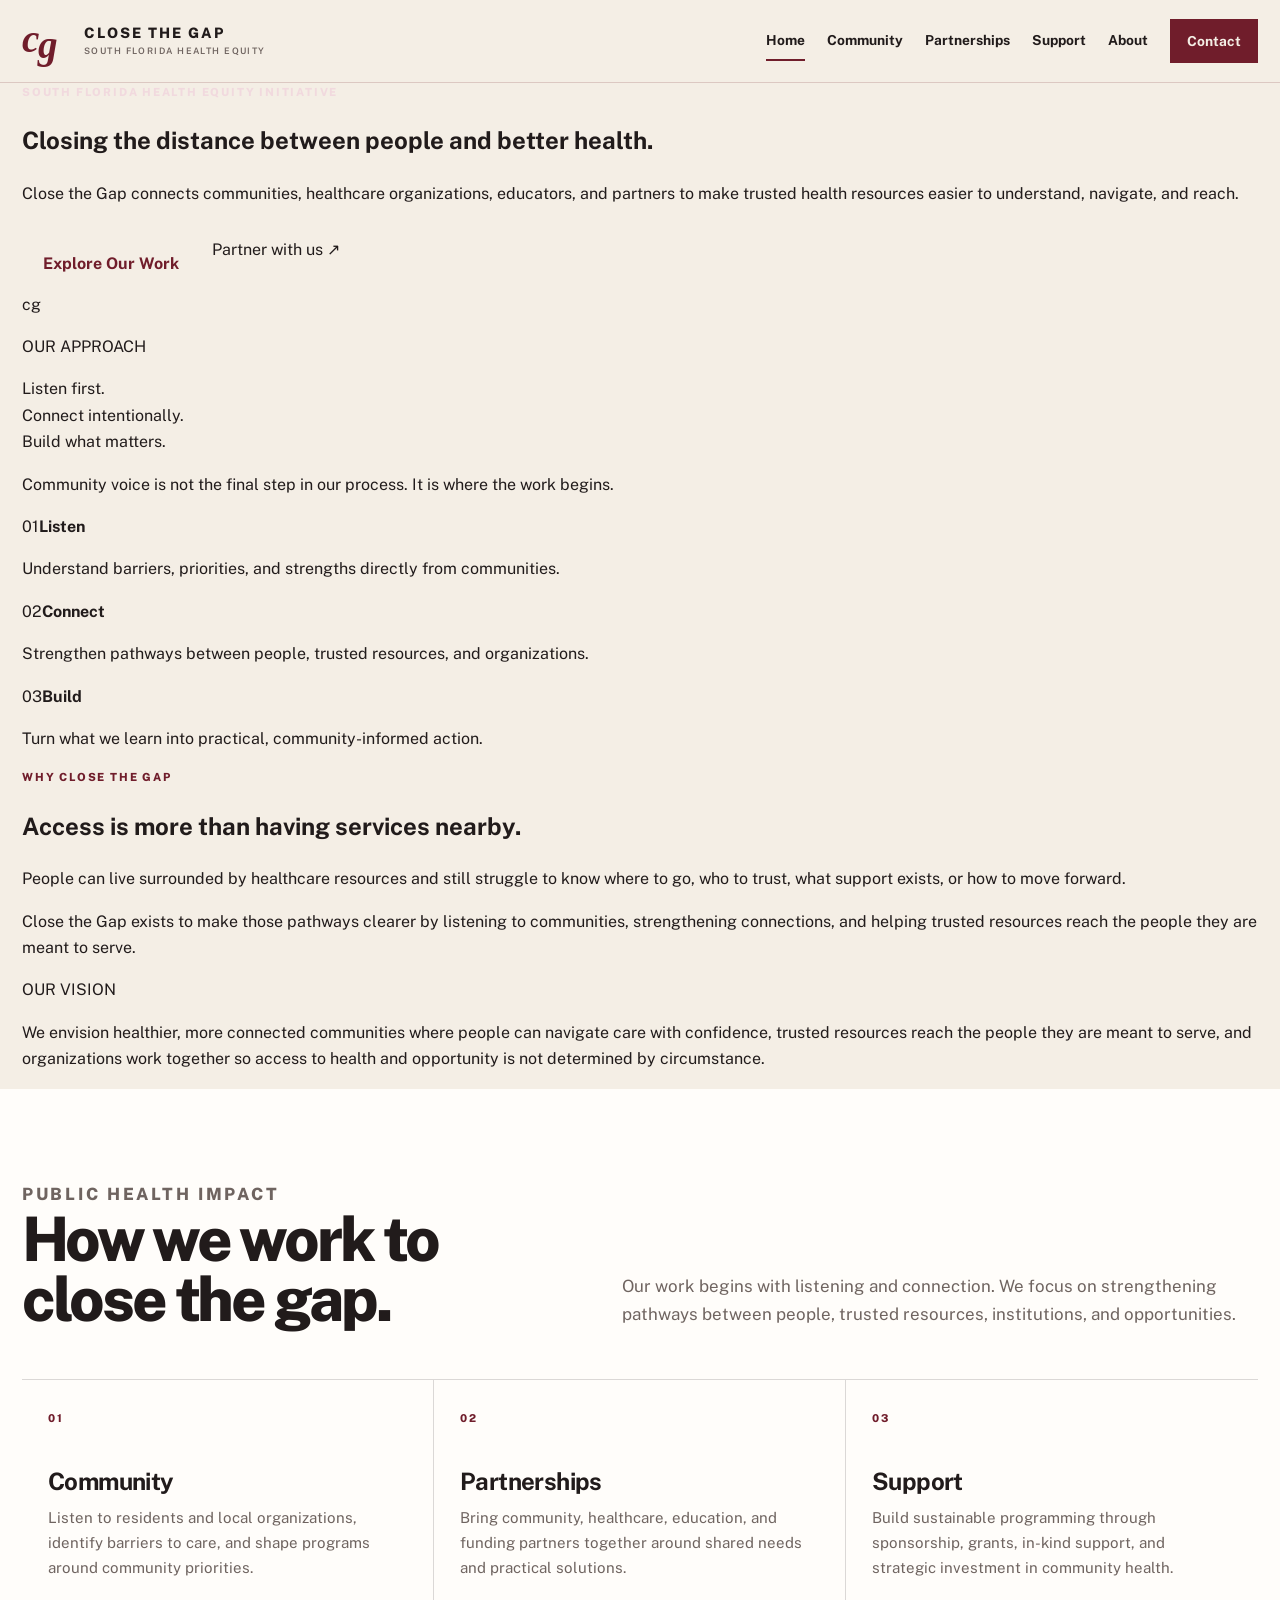
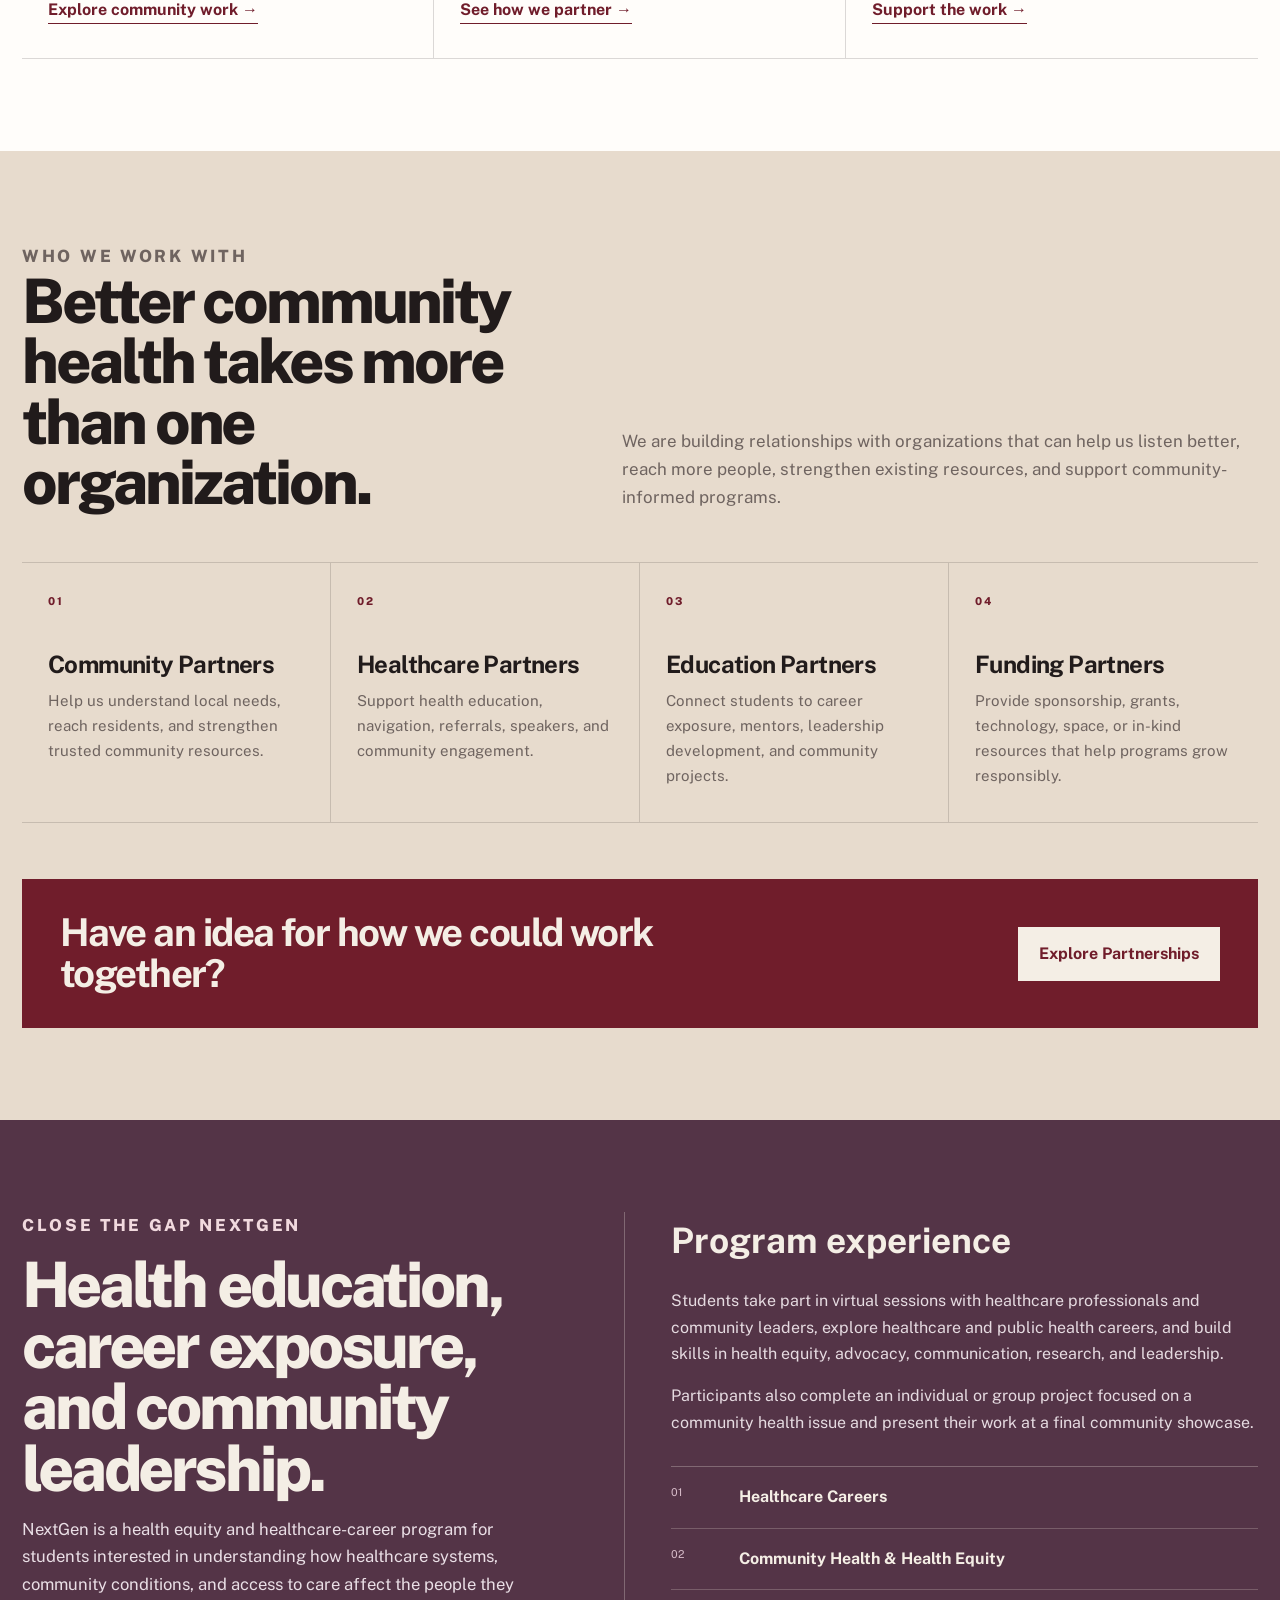
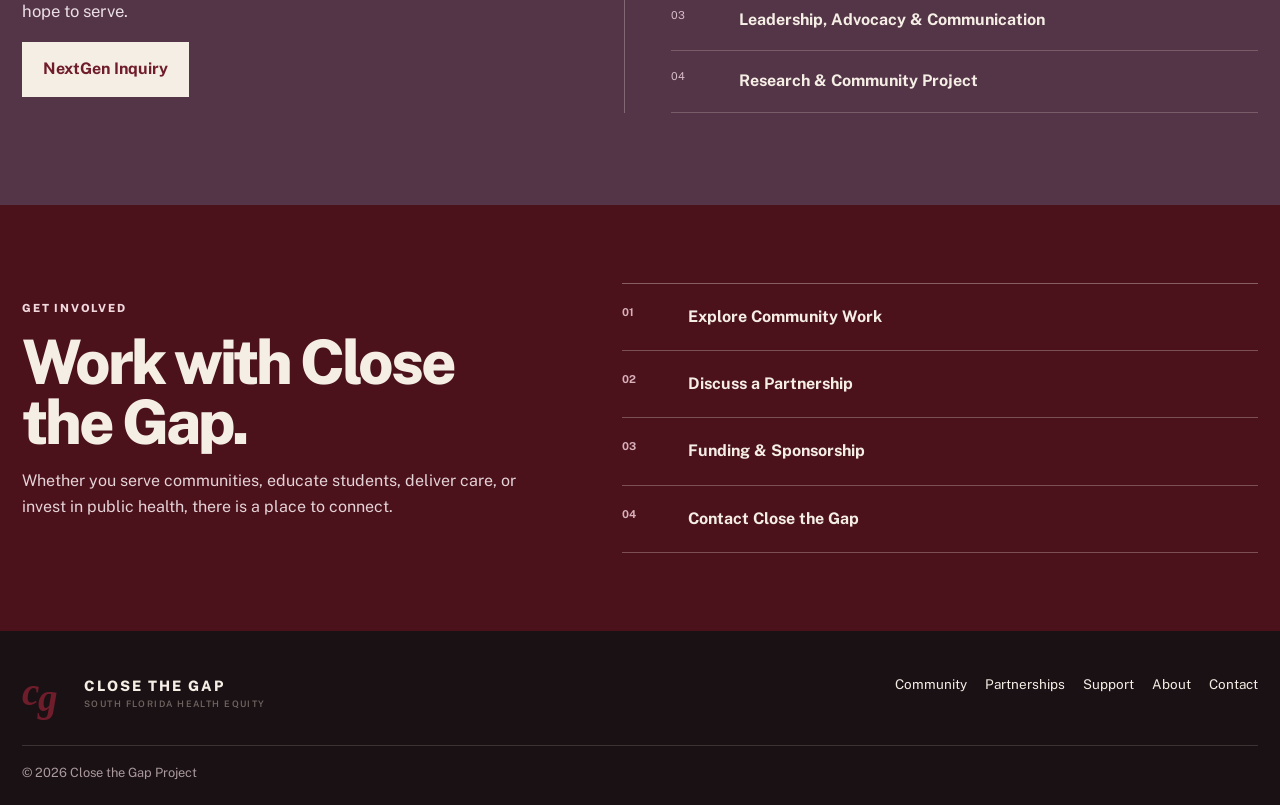
==== commit 22cc301e: "Redesign homepage hero and purpose sections with premium agency layout" ====
--- a/index.html
+++ b/index.html
@@ -16,25 +16,49 @@
 </div></header>
 
 <main>
-<section class="hero home-hero"><div class="container home-hero-grid">
-  <div class="home-hero-copy reveal">
-    <p class="eyebrow light">South Florida Health Equity Initiative</p>
-    <h1>Connecting communities to health, resources, and opportunity.</h1>
-    <p class="hero-lead">Close the Gap brings communities, healthcare organizations, educators, and partners together to understand barriers to care and build practical solutions around what people actually need.</p>
-    <div class="hero-actions"><a class="btn btn-cream" href="community.html">Explore Community Work</a><a class="btn btn-outline" href="partnerships.html">Partner With Us</a></div>
+<section class="hero-premium">
+  <div class="container premium-hero-inner">
+    <div class="premium-hero-copy reveal">
+      <p class="eyebrow light">South Florida Health Equity Initiative</p>
+      <h1>Closing the distance between people and better health.</h1>
+      <p class="premium-lead">Close the Gap connects communities, healthcare organizations, educators, and partners to make trusted health resources easier to understand, navigate, and reach.</p>
+      <div class="hero-actions"><a class="btn btn-cream" href="community.html">Explore Our Work</a><a class="premium-text-link" href="partnerships.html">Partner with us <span>↗</span></a></div>
+    </div>
+
+    <div class="premium-hero-visual reveal" aria-label="Close the Gap approach">
+      <div class="premium-mark" aria-hidden="true"><span>c</span><span>g</span></div>
+      <div class="premium-visual-copy">
+        <p class="premium-kicker">OUR APPROACH</p>
+        <p class="premium-visual-headline">Listen first.<br>Connect intentionally.<br>Build what matters.</p>
+        <p class="premium-visual-body">Community voice is not the final step in our process. It is where the work begins.</p>
+      </div>
+    </div>
   </div>
 
-  <aside class="home-hero-panel reveal" aria-label="How Close the Gap works">
-    <div class="panel-brand" aria-hidden="true"><span class="panel-c">c</span><span class="panel-g">g</span></div>
-    <p class="panel-kicker">HOW WE CLOSE THE GAP</p>
-    <div class="panel-step"><span>01</span><div><strong>Listen</strong><p>Start with the experiences and priorities communities identify for themselves.</p></div></div>
-    <div class="panel-step"><span>02</span><div><strong>Connect</strong><p>Bring people, trusted resources, organizations, and opportunities closer together.</p></div></div>
-    <div class="panel-step"><span>03</span><div><strong>Build</strong><p>Develop community-informed programs, partnerships, and pathways that can grow.</p></div></div>
-    <a class="panel-link" href="about.html">Our mission &amp; vision →</a>
-  </aside>
-</div></section>
+  <div class="container premium-approach-band reveal" aria-label="Close the Gap approach steps">
+    <div><span>01</span><strong>Listen</strong><p>Understand barriers, priorities, and strengths directly from communities.</p></div>
+    <div><span>02</span><strong>Connect</strong><p>Strengthen pathways between people, trusted resources, and organizations.</p></div>
+    <div><span>03</span><strong>Build</strong><p>Turn what we learn into practical, community-informed action.</p></div>
+  </div>
+</section>
 
-<section class="purpose-band"><div class="container purpose-grid reveal"><p class="purpose-label">WHY CLOSE THE GAP</p><div class="purpose-content"><h2>Health resources can exist and still remain out of reach.</h2><p>Close the Gap works to make the path between people and care clearer by listening to communities, connecting organizations, strengthening access to trusted resources, and building programs around needs people actually identify.</p></div></div></section>
+<section class="purpose-premium">
+  <div class="container purpose-premium-grid reveal">
+    <div class="purpose-premium-left">
+      <p class="eyebrow">Why Close the Gap</p>
+      <h2>Access is more than having services nearby.</h2>
+    </div>
+    <div class="purpose-premium-right">
+      <p class="purpose-premium-lead">People can live surrounded by healthcare resources and still struggle to know where to go, who to trust, what support exists, or how to move forward.</p>
+      <p>Close the Gap exists to make those pathways clearer by listening to communities, strengthening connections, and helping trusted resources reach the people they are meant to serve.</p>
+    </div>
+  </div>
+
+  <div class="container vision-statement reveal">
+    <div class="vision-statement-label">OUR VISION</div>
+    <p>We envision healthier, more connected communities where people can navigate care with confidence, trusted resources reach the people they are meant to serve, and organizations work together so access to health and opportunity is not determined by circumstance.</p>
+  </div>
+</section>
 
 <section class="section white"><div class="container section-head reveal"><div><p class="eyebrow">Public Health Impact</p><h2>How we work to close the gap.</h2></div><p>Our work begins with listening and connection. We focus on strengthening pathways between people, trusted resources, institutions, and opportunities.</p></div><div class="container impact-grid reveal">
   <article class="impact-card"><span class="card-num">01</span><h3>Community</h3><p>Listen to residents and local organizations, identify barriers to care, and shape programs around community priorities.</p><a class="text-link" href="community.html">Explore community work →</a></article>
